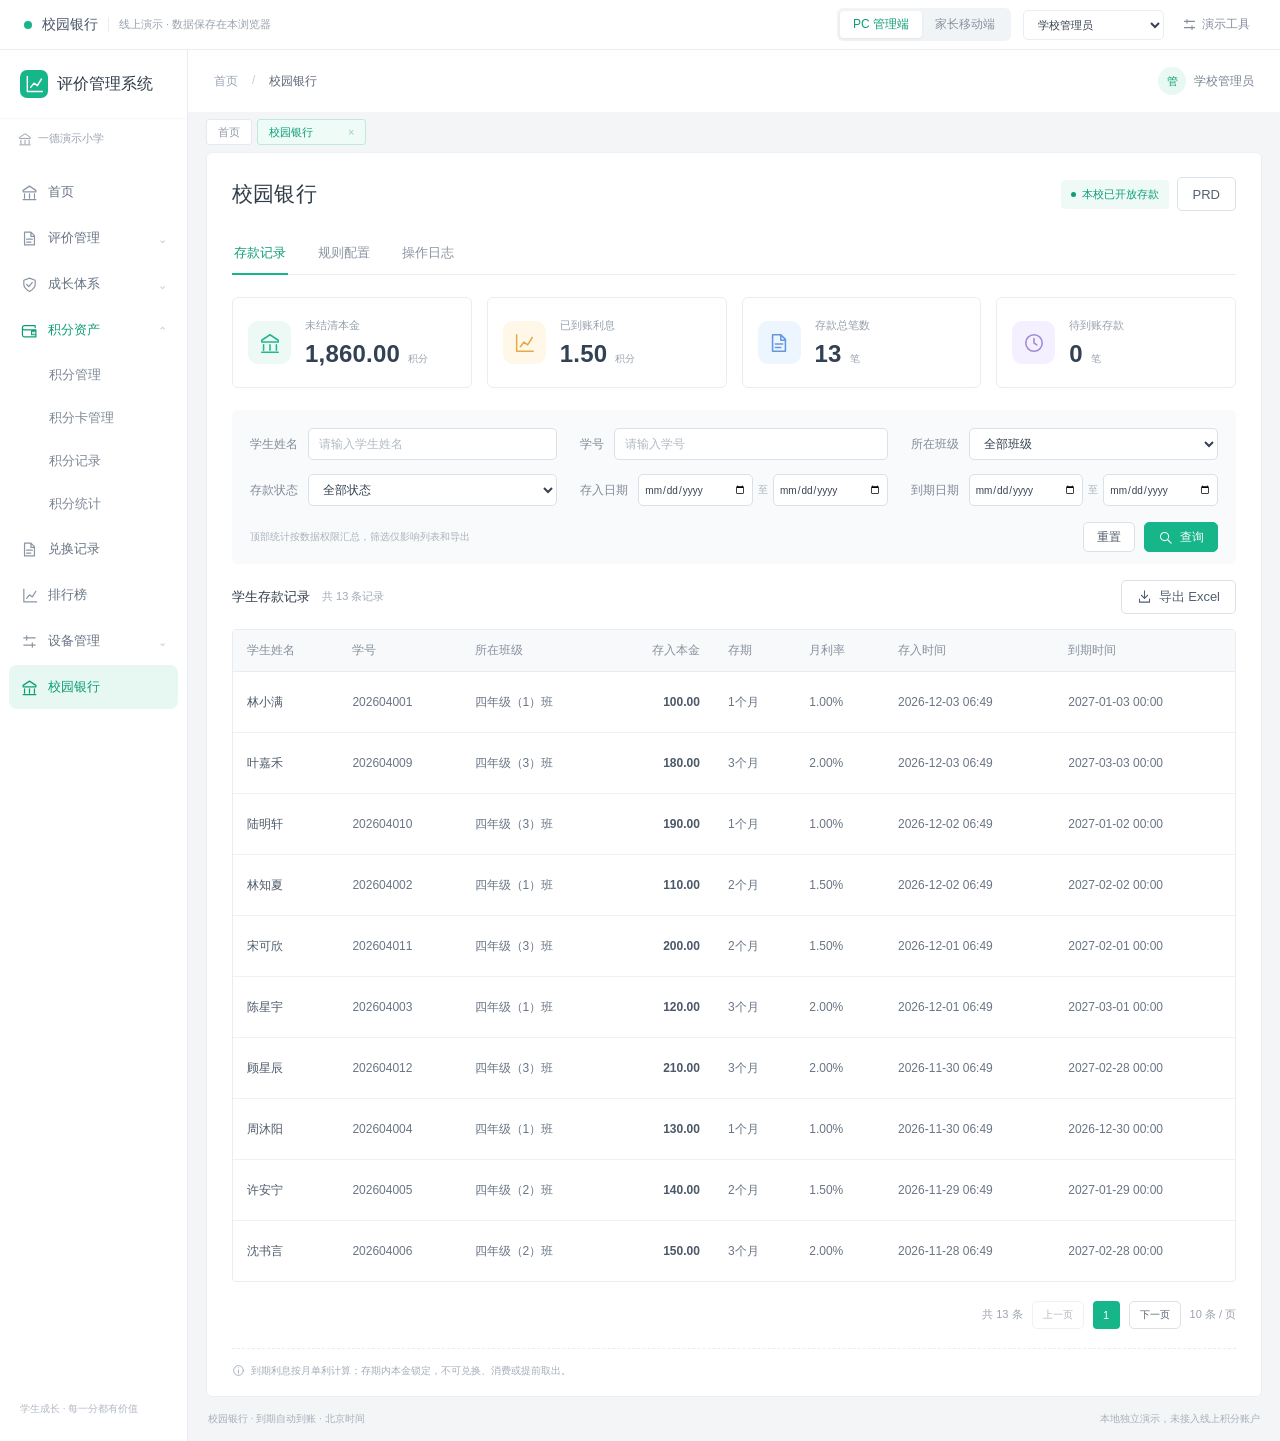
==== index.html @ 4fd85e59 "Use memory journal for browser SQLite snapshots" ====
<!doctype html>
<html lang="zh-CN">
<head>
  <meta charset="UTF-8">
  <meta name="viewport" content="width=device-width, initial-scale=1.0">
  <meta name="theme-color" content="#16b88a">
  <meta name="description" content="评价管理系统校园银行，支持学校规则配置、家长主动存入与到期自动结算。">
  <link rel="icon" href="./favicon.svg" type="image/svg+xml">
  <link rel="stylesheet" href="./styles.css?v=6ba647aaec1e">
  <link rel="stylesheet" href="./original-wallet.css?v=e39c1d0c3969">
  <title>校园银行 · 评价管理系统</title>
</head>
<body>
  <div id="app"><div class="loading">正在读取积分账户…</div></div>
  <div id="modal-root"></div>
  <div id="toast" role="status" aria-live="polite"></div>

  <template id="prd-common">
    <section class="prd-section" aria-labelledby="prd-interest">
      <h3 id="prd-interest" tabindex="-1">利息计算</h3>
      <p class="prd-formula">到期利息＝本金 ×（月利率输入值 ÷ 100）× 存期月数<br>本息合计＝本金＋到期利息</p>
      <p>月利率输入 <code>1.00</code> 表示 1%。使用月单利，不计复利，不逐日折算。中间步骤不舍入，最后一次四舍五入到 0.01 积分。</p>
      <p>后端用精确十进制或整数计算。设 <var>P</var> 为本金乘 100、<var>R</var> 为月利率输入值乘 100、<var>M</var> 为存期月数，则利息的最小单位为
        <code>floor((P × R × M + 5000) ÷ 10000)</code>。接口的本金、利率和结果使用十进制字符串，避免浮点误差。</p>
      <ul>
        <li>600.00 积分 × 1.00% × 1 个月＝6.00 积分利息，到期转入 606.00 积分。</li>
        <li>125.50 积分按同一档位计息，原值 1.255，入账 1.26；0.01 积分按同一档位计算时，舍入后的利息为 0.00，仍返还 0.01 本金。</li>
      </ul>
    </section>
    <section class="prd-section" aria-labelledby="prd-settlement">
      <h3 id="prd-settlement" tabindex="-1">到期结算</h3>
      <h4>起算与到期时间</h4>
      <p>以服务端确认存入成功的北京时间为准。以存入日直接加存期月数，到期时间取目标日期 00:00（北京时间）。目标月无对应日时取月末。</p>
      <ul>
        <li>11 月 23 日任意时刻成功存入 1 个月，于 12 月 23 日 00:00 到期。</li>
        <li>1 月 31 日存 1 个月于 2 月末到期，闰年为 2 月 29 日。存 2 个月直接推算到 3 月 31 日，不逐月递推。接口保存带时区的时间戳。</li>
      </ul>
      <h4>状态与入账</h4>
      <ol>
        <li><strong>存款中</strong>（<code>active</code>）表示当前时间早于到期时间。本金继续锁定，不可消费、再次存入或提前支取。</li>
        <li><strong>待到账</strong>（<code>pending</code>）表示已达到到期时间但未完成入账，包括首次任务尚未执行或上次结算失败。</li>
        <li>后台任务筛选到期时间已到、尚未结算且已到重试时间的订单，逐笔处理。在事务内再次确认订单未结算、账户锁定本金充足且入账金额合法。以存入时的快照为准。</li>
        <li>同一事务扣减锁定本金、增加可用本金并记本金返还流水。随后增加可用积分、累计获得积分和累计到账利息并记利息流水。订单更新为<strong>已到账</strong>（<code>settled</code>），记录实际到账时间并写成功审计。利息为 0.00 时也完成结算。到账后不自动续存。</li>
      </ol>
      <h4>失败重试与防重</h4>
      <p>任一步失败时整笔事务回滚，本金继续锁定。单独记录待到账状态、失败原因、尝试次数和下次重试时间，间隔 60 秒重试。服务恢复后重新扫描到期未结算且已到重试时间的订单。通过事务内复核订单状态和「原订单 ID＋流水类型」唯一约束，防止重复返还或发息。</p>
      <p class="prd-note">演示服务每秒扫描到期订单。上线时由服务端定时任务接管调度和失败告警。到期时间是允许结算的最早时间，实际到账时间是结算记录中的时间。</p>
    </section>
    <section class="prd-section" aria-labelledby="prd-booking">
      <h3 id="prd-booking">试算、存入与本金锁定</h3>
      <ol>
        <li>试算和确认都校验操作者为当前绑定家长、学生及档位属于本校、学校功能及档位已开启、本金达到最低起存额且不超过可用余额。积分最多两位小数，服务端校验金额范围。</li>
        <li><code>POST /api/quote</code> 返回本金、到期时间、利率、利息、本息合计和规则版本。<code>POST /api/deposits</code> 提交学生、档位、本金、版本、到期时间及 <code>requestKey</code>。服务端按当前时间和配置重算，版本或到期日变化返回 <code>STALE_CONFIG</code>，余额不足返回 <code>INSUFFICIENT_BALANCE</code>。</li>
        <li>确认后在同一事务中按可用余额条件扣减本金、增加锁定余额、分配单号、创建订单、记锁定流水和保存请求结果。订单保存本金、存期、月利率、预计利息、到期时间、存入时间和规则版本。支持多笔独立存款。</li>
        <li>同一操作者的相同 <code>requestKey</code> 和相同参数返回原订单，重复请求跨调息后仍可返回原结果。相同标识换参数返回 <code>IDEMPOTENCY_CONFLICT</code>。并发确认由事务及余额条件更新防止重复扣款和超额锁定。</li>
      </ol>
      <p>调息、修改起存额和停用只影响新单，旧单按原快照查询和结算。学校关闭存款功能后，已有存款仍按约到账。</p>
    </section>
    <section class="prd-section" aria-labelledby="prd-deposit-number">
      <h3 id="prd-deposit-number">存款单号</h3>
      <ul>
        <li><code>depositNumber</code> 为 14 位文本，由存入时间 <code>createdAt</code> 的北京时间日期 <code>YYYYMMDD</code> 和六位流水号组成。各校每天从 <code>000001</code> 独立递增。例如某校 2026 年 11 月 23 日的第一笔为 <code>20261123000001</code>。</li>
        <li>历史订单按各校、各存入日补号，按原存入时间升序，同一时间按原订单 ID 升序。新单接续同校当日流水。数据库保证同校单号唯一，失败事务回滚编号分配，重复确认返回原单号。用完 <code>999999</code> 后拒绝该校当天的新确认，返回 <code>DEPOSIT_SEQUENCE_EXHAUSTED</code>。</li>
        <li>PC 和家长端详情、Excel 均显示业务单号。详情路由、请求记录和结算继续使用原订单 <code>id</code> 关联。详情按学校、授权班级或家长绑定关系校验访问权限。</li>
      </ul>
    </section>
    <section class="prd-section" aria-labelledby="prd-points">
      <h3 id="prd-points">积分口径</h3>
      <p>本金存入、到期返还只在可用积分和锁定积分之间划转。仅实际到账的利息增加可用积分、累计获得积分、得分记录和个人积分总额排名。锁定本金仍保留其原有累计获得积分贡献。本金存入和返还都不计入已兑换积分。</p>
    </section>
  </template>

  <template id="prd-page-mobile">
    <section class="prd-section prd-page-rules" aria-labelledby="prd-page-title">
      <h3 id="prd-page-title" tabindex="-1">家长端 · 校园银行</h3>
      <ul>
        <li>根据当前选中学生读取可用积分、未结清定期本金、累计到账利息和存款。切换学生后重新查询，接口按最新家长绑定校验访问范围。</li>
        <li>确认框展示服务端试算结果。请求超时后原样重试，规则变化时重新试算和确认。只有服务端提交成功才展示锁定结果并刷新余额。</li>
        <li>「我的存款」按全部、存款中、待到账、已到账筛选。详情区分预计利息与实际到账时间，到账后展示本金返还和利息流水。</li>
      </ul>
    </section>
  </template>

  <template id="prd-page-records">
    <section class="prd-section prd-page-rules" aria-labelledby="prd-page-title">
      <h3 id="prd-page-title" tabindex="-1">校园银行 · 存款记录</h3>
      <h4>筛选范围与分页</h4>
      <p><code>GET /api/deposits</code> 先限定权限，再应用已提交的筛选条件。管理员查看本校记录，班主任查看授权班级。姓名和学号由用户输入，班级由下拉选项提交，三者去掉首尾空格后按包含匹配。状态按下文映射筛选。空条件不限制该字段，多个条件同时满足才纳入。</p>
      <p>存入日期筛选 <code>createdAt</code>，到期日期筛选 <code>dueAt</code>。分别使用北京时间的「起始日 00:00（含）至结束日次日 00:00（不含）」，只填一端则只应用该端边界。日期不存在或起始日晚于结束日时拒绝查询。</p>
      <p>列表一笔存款一行，按存入时间倒序，同一时间按存款单号升序，每页 10 条。<code>total</code> 为筛选后全部记录的笔数，用于列表和分页。Excel 导出使用同一筛选条件，包含所有匹配记录。</p>

      <h4 id="prd-stat-fields">顶部统计卡片</h4>
      <p><code>summary</code> 按当前账号可查看的全部存款汇总。管理员汇总本校，班主任汇总授权班级。列表筛选、重置和分页均不改变统计范围。</p>
      <table class="prd-field-table" aria-labelledby="prd-stat-fields">
        <thead><tr><th scope="col">卡片</th><th scope="col">取值与计算</th></tr></thead>
        <tbody>
          <tr><th scope="row">未结清本金</th><td><code>summary.locked</code>。汇总权限范围内「存款中」和「待到账」订单的存入本金。单位积分，保留两位小数。</td></tr>
          <tr><th scope="row">已到账利息</th><td><code>summary.paid</code>。汇总权限范围内「已到账」订单的实际利息。取已结算订单按快照保存的 <code>expectedInterest</code>，该值与利息流水一致。单位积分，保留两位小数。</td></tr>
          <tr><th scope="row">存款总笔数</th><td><code>summary.count</code>。计数权限范围内全部状态的存款单，一个学生的多笔存款各计 1 笔。</td></tr>
          <tr><th scope="row">待到账存款</th><td><code>summary.pending</code>。计数权限范围内已到期且尚未完成结算的订单，包含首次结算尚未执行和失败等待重试的订单。</td></tr>
        </tbody>
      </table>
      <p>无匹配记录时，两个金额卡片均为 0.00，两个笔数卡片均为 0，列表展示空状态。</p>
      <p class="prd-note">例：权限范围内有 600.00 积分存款中、125.50 积分待到账，以及 100.00 积分已到账（实际利息 1.00）各一笔。四张卡片依次为 725.50 积分、1.00 积分、3 笔、1 笔。筛选「待到账」后，列表和导出仅含 125.50 积分的记录，顶部仍显示这四项汇总。</p>

      <h4 id="prd-record-fields">存款记录列表字段</h4>
      <table class="prd-field-table" aria-labelledby="prd-record-fields">
        <thead><tr><th scope="col">列表列名</th><th scope="col">取值与展示规则</th></tr></thead>
        <tbody>
          <tr><th scope="row">学生姓名</th><td><code>studentName</code>。按订单的学生 ID 关联学生档案，读取当前姓名。</td></tr>
          <tr><th scope="row">学号</th><td><code>studentNumber</code>。取关联学生档案的学号，以文本显示和导出，保留前导零。</td></tr>
          <tr><th scope="row">所在班级</th><td><code>className</code>。取该学生档案里的当前班级，用于筛选和班级权限限定。</td></tr>
          <tr><th scope="row">存入本金</th><td><code>principal</code>。取订单创建时实际扣减可用积分并锁定的金额。展示积分值，固定两位小数。</td></tr>
          <tr><th scope="row">存期</th><td><code>months</code>。取订单存入时的档位快照，以「N个月」展示。</td></tr>
          <tr><th scope="row">月利率</th><td><code>rate</code>。取订单存入时的月利率快照，按百分数保留两位小数。存单值 <code>1.00</code> 展示为 <code>1.00%</code>。</td></tr>
          <tr><th scope="row">存入时间</th><td><code>createdAt</code>。服务端确认存入成功时写入的时间。列表以北京时间显示 <code>YYYY-MM-DD HH:mm</code>。</td></tr>
          <tr><th scope="row">到期时间</th><td><code>dueAt</code>。取订单的到期时间快照，按「到期结算」一节的自然月规则生成。列表以北京时间显示 <code>YYYY-MM-DD HH:mm</code>，到期时刻为 00:00。</td></tr>
          <tr><th scope="row">到期利息</th><td><code>expectedInterest</code>。取存入时算定并存入快照的利息，按「+金额」展示，保留两位小数。待结算时为预计利息，已结算时同一数值已入账。是否入账由状态判断。</td></tr>
          <tr><th scope="row">状态</th><td><code>status</code>。已完成结算优先显示「已到账」。其余订单在到期时间之前显示「存款中」，在到期时间及之后显示「待到账」。临界时刻按服务端时间判定，筛选、卡片和导出采用同一口径。</td></tr>
          <tr><th scope="row">操作</th><td>「详情」以订单 ID 请求 <code>GET /api/deposits/:id</code>，重新校验学校与班级权限，读取订单快照、实际到账时间和该笔订单的关联流水。</td></tr>
        </tbody>
      </table>
      <h4>详情与导出口径</h4>
      <p>本息合计 <code>total</code> ＝存入本金＋按单据快照已舍入的到期利息。实际到账时间 <code>settledAt</code> 由结算成功事务写入，未到账时详情隐藏该时间，导出留空。导出仅限管理员，覆盖全部匹配订单，时间按北京时间精确到秒，金额与月利率用数值写入，存款单号和学号按文本保留。零条记录时禁止导出。</p>
    </section>
  </template>

  <template id="prd-page-rules">
    <section class="prd-section prd-page-rules" aria-labelledby="prd-page-title">
      <h3 id="prd-page-title" tabindex="-1">校园银行 · 规则配置</h3>
      <ul>
        <li>各校独立配置功能开关、最低起存额和存期档位。管理员可保存，班主任只读。最低起存额默认 1.00，最小 0.01 积分。启用功能时至少有一档已启用。</li>
        <li>存期为正整数月，同一学校不得重复。已有档位不可直接改月数，需新增档位。月利率非负，最多两位小数。关闭功能或停用档位拒绝新存款。</li>
        <li>保存配置或档位时校验当前版本并递增版本，过时版本要求刷新。试算规则版本由学校配置版本和档位版本组合。历史订单继续按快照结算。</li>
      </ul>
      <h4 id="prd-rule-fields">存期与月利率列表字段</h4>
      <table class="prd-field-table" aria-labelledby="prd-rule-fields">
        <thead><tr><th scope="col">列表列名</th><th scope="col">取值与展示规则</th></tr></thead>
        <tbody>
          <tr><th scope="row">存期</th><td>读取本校档位当前配置 <code>months</code>，以「N个月」展示，列表按月数升序。</td></tr>
          <tr><th scope="row">月利率</th><td>读取档位当前百分数 <code>rate</code>，保留两位小数后加百分号。</td></tr>
          <tr><th scope="row">整期收益率</th><td>月利率 × 存期月数，按百分数保留两位小数。例如 1.50% × 2 个月为 3.00%。</td></tr>
          <tr><th scope="row">1000积分到期利息</th><td>固定以 1000 为本金，代入「利息计算」公式，一次四舍五入至两位小数。上例结果为 30.00 积分。该列是档位示例，不读取存款订单。</td></tr>
          <tr><th scope="row">状态</th><td>读取档位自己的 <code>enabled</code>，真显示「已启用」，假显示「已停用」。实际允许家长存入还须学校功能开关为开启。</td></tr>
          <tr><th scope="row">操作</th><td>管理员点击「编辑」按档位 ID 修改月利率和状态，保存时校验档位版本。班主任显示「—」。</td></tr>
        </tbody>
      </table>
    </section>
  </template>

  <template id="prd-page-logs">
    <section class="prd-section prd-page-rules" aria-labelledby="prd-page-title">
      <h3 id="prd-page-title" tabindex="-1">校园银行 · 操作日志</h3>
      <ul>
        <li>记录学校规则变更、档位新增和变更、存入成功、到期结算成功或失败及导出。后台审计保留学校、操作者、事件、时间及用于追溯的业务详情，自动结算记录的操作者为系统。</li>
        <li><code>GET /api/logs</code> 只允许管理员查看本校审计记录，按日志编号倒序分页，每页 10 条。</li>
        <li>审计记录用于追查配置变化和结算失败，积分余额以实际入账流水为准。失败次数、原因和下次重试时间随订单记录。</li>
      </ul>
      <h4 id="prd-log-fields">操作日志列表字段</h4>
      <table class="prd-field-table" aria-labelledby="prd-log-fields">
        <thead><tr><th scope="col">列表列名</th><th scope="col">取值与展示规则</th></tr></thead>
        <tbody>
          <tr><th scope="row">序号</th><td>（当前页码 − 1）× 每页条数 ＋ 页内行号，页内行号从 1 开始。第二页第一行为 11。</td></tr>
          <tr><th scope="row">操作时间</th><td>取审计记录 <code>created_at</code>，按北京时间显示 <code>YYYY-MM-DD HH:mm</code>。</td></tr>
          <tr><th scope="row">操作人</th><td>取审计记录 <code>actor_id</code>。后台结算任务的 <code>settlement-worker</code> 显示「系统自动结算」，其他记录显示操作者标识。</td></tr>
          <tr><th scope="row">操作事项</th><td>将 <code>event</code> 映射为页面名称。配置变更对应「学校规则变更」，档位新增或修改对应「新增存期档位」或「存期档位变更」，存入对应「主动存入」，结算对应「到期结算成功」或「结算失败，等待重试」，导出对应「导出存款记录」。未配置映射时显示原事件编码。</td></tr>
        </tbody>
      </table>
    </section>
  </template>

  <script src="./vendor/sql-wasm.js"></script>
  <script src="./app.js?v=1999f8753584" type="module"></script>
</body>
</html>
---- styles.css ----
:root{font-family:-apple-system,BlinkMacSystemFont,"Segoe UI","PingFang SC","Microsoft YaHei",sans-serif;color:#303b49;background:#f3f5f7;font-synthesis:none;--green:#17b58a;--green-dark:#0d9e76;--line:#e9edf1;--muted:#8b95a3;--orange:#f66c4c}
*{box-sizing:border-box}body{margin:0;font-size:13px}button,input,select{font:inherit}button{cursor:pointer}button:disabled{opacity:.45;cursor:not-allowed}button:focus-visible,a:focus-visible{outline:3px solid #8adcc5;outline-offset:3px}input,select{min-width:0;background:white;color:#354150;border:1px solid #dce1e7;border-radius:5px;height:35px;padding:0 10px;outline:none}input:focus,select:focus{border-color:var(--green);box-shadow:0 0 0 3px #17b58a12}input::placeholder{color:#b3bac3}select{cursor:pointer}input[type=checkbox]{width:16px;height:16px;accent-color:var(--green);margin:0}h1,h2,h3,p{margin:0}h1{font-size:21px;font-weight:650;letter-spacing:.2px}h2{font-size:15px;font-weight:600}strong{font-weight:600}.icon{width:19px;height:19px;flex-shrink:0;vertical-align:middle}.subtle{color:var(--muted);line-height:1.8}.positive{color:var(--green-dark);font-variant-numeric:tabular-nums}.orange{color:var(--orange)!important}.btn{height:34px;border:1px solid #dce1e7;background:#fff;border-radius:5px;padding:0 15px;color:#536070;display:inline-flex;align-items:center;justify-content:center;gap:7px;white-space:nowrap}.btn:hover:not(:disabled){border-color:var(--green);color:var(--green-dark)}.btn .icon{width:15px;height:15px}.btn.primary{background:var(--green);border-color:var(--green);color:white}.btn.primary:hover:not(:disabled){background:var(--green-dark)}.text-btn{border:0;background:none;padding:7px 0;color:var(--green-dark)}.icon-btn{border:0;background:none;color:#8b95a3;padding:5px}.demo-bar{min-height:48px;padding:8px 24px;display:flex;align-items:center;justify-content:space-between;gap:16px;background:#fff;border-bottom:1px solid var(--line);position:relative;z-index:5}.demo-identity{display:flex;align-items:center;gap:10px;color:#475467}.demo-dot{width:8px;height:8px;border-radius:50%;background:var(--green)}.demo-identity strong{font-size:14px}.demo-label{color:#9aa2ac;font-size:11px;padding-left:10px;border-left:1px solid var(--line)}.demo-actions{display:flex;align-items:center;gap:12px}.view-toggle{display:flex;background:#f1f4f6;padding:3px;border-radius:6px}.view-toggle button{border:0;background:none;color:#89929e;font-size:12px;padding:5px 13px;border-radius:4px}.view-toggle .selected{background:white;color:var(--green-dark);box-shadow:0 1px 3px #192b3912}.demo-actions select{height:30px;font-size:11px;border-color:var(--line)}.tool-button{border:0;background:none;display:flex;align-items:center;gap:5px;color:#828d9b;font-size:12px}.tool-button .icon{width:15px;height:15px}.tool-button.active{color:var(--green-dark)}.demo-tools{padding:18px 24px;background:#fff9e9;border-bottom:1px solid #f2e4bf;display:flex;align-items:center;justify-content:space-between;gap:20px}.demo-tools strong{font-size:14px}.demo-tools p{margin:5px 0;color:#9c8253;font-size:12px}.demo-tools span{font-size:12px;color:#9c8253}.tools-buttons{display:flex;align-items:center;gap:10px;flex-wrap:wrap}.check-label{display:flex;align-items:center;gap:8px;line-height:1.8;color:#566475}.admin-shell{display:grid;grid-template-columns:188px minmax(0,1fr);min-height:calc(100vh - 48px)}.sidebar{position:relative;background:white;border-right:1px solid var(--line);padding-bottom:70px}.brand{height:68px;display:flex;align-items:center;gap:9px;padding:0 20px;font-size:16px;font-weight:650;white-space:nowrap}.brand-mark{width:28px;height:28px;border-radius:7px;background:var(--green);color:white;display:grid;place-items:center}.brand-mark .icon{width:20px;height:20px}.school-label{font-size:11px;padding:12px 18px;border-top:1px solid #f7f8fa;color:#9aa2af;white-space:nowrap}.school-label .icon{height:14px;width:14px;margin-right:3px}.sidebar nav{padding:10px 9px}.nav-group{padding:13px 12px;display:flex;gap:10px;align-items:center;color:#677384;margin-top:2px}.nav-group .icon{width:17px;height:17px;color:#8a95a3}.nav-group .chevron{margin-left:auto;color:#a2aab4}.nav-group.expanded{color:var(--green-dark)}.nav-group.expanded .icon{color:var(--green-dark)}.nav-sub{padding:11px 12px 11px 40px;margin:3px 0;border-radius:5px;display:flex;align-items:center;gap:17px}.nav-sub.muted{color:#7d8795}.nav-sub.current{background:#e7f7f1;color:var(--green-dark);font-weight:600}.new-dot{width:5px;height:5px;border-radius:50%;background:var(--green)}.sidebar-foot{position:absolute;bottom:25px;left:20px;font-size:10px;color:#b2bac5}.topbar{height:62px;background:white;display:flex;align-items:center;justify-content:space-between;padding:0 26px}.breadcrumb{display:flex;gap:14px;color:#9aa4b1;font-size:12px}.breadcrumb strong{color:#5e6978;font-weight:500}.breadcrumb span{color:#c6ccd3}.user-block{display:flex;align-items:center;gap:8px;font-size:12px;color:#788494}.avatar{width:28px;height:28px;border-radius:50%;background:#e8f8f2;display:grid;place-items:center;color:var(--green-dark);font-size:11px}.route-tabs{height:40px;display:flex;align-items:center;gap:5px;padding:0 18px}.route-tabs>span{height:26px;display:flex;align-items:center;gap:35px;padding:0 11px;background:white;border:1px solid #e6eaee;border-radius:3px;color:#9099a5;font-size:11px}.route-tabs>span.active{color:var(--green-dark);border-color:#bee9db;background:#effbf7}.route-tabs .active span{color:#9dcebe}.page-card{background:#fff;margin:0 18px;padding:24px 25px 18px;min-height:calc(100vh - 199px);border-radius:6px;border:1px solid #edf0f3}.page-heading{display:flex;justify-content:space-between;align-items:center;margin-bottom:21px}.page-heading p{font-size:12px;color:#9aa3af;margin-top:8px}.school-status{display:flex;gap:6px;align-items:center;color:var(--green-dark);font-size:11px;padding:7px 10px;background:#effaf6;border-radius:4px}.school-status i{width:5px;height:5px;border-radius:50%;background:currentColor}.school-status.off{background:#f3f4f6;color:#9aa3af}.main-tabs{display:flex;gap:28px;border-bottom:1px solid var(--line);margin-bottom:22px}.main-tabs button{height:42px;border:0;background:none;color:#8a95a2;position:relative;padding:0 2px}.main-tabs button.active{color:var(--green-dark);font-weight:600}.main-tabs button.active:after{position:absolute;content:"";height:2px;left:0;right:0;bottom:-1px;background:var(--green)}.stat-grid{display:grid;grid-template-columns:repeat(4,minmax(0,1fr));gap:15px;margin-bottom:22px}.stat-card{display:flex;align-items:center;gap:14px;padding:19px 15px;border:1px solid var(--line);border-radius:6px}.stat-icon{width:43px;height:43px;border-radius:10px;display:grid;place-items:center}.stat-icon .icon{width:22px;height:22px}.stat-icon.mint{background:#edf9f4;color:#24b78e}.stat-icon.amber{background:#fff8e9;color:#e2ad45}.stat-icon.blue{background:#edf5ff;color:#6497df}.stat-icon.lilac{background:#f5f0ff;color:#a18bd5}.stat-card>div>span{color:#96a0ad;font-size:11px}.stat-card strong{display:block;font-size:24px;margin-top:7px;color:#334155;font-weight:600;letter-spacing:.2px;font-variant-numeric:tabular-nums}.stat-card small{font-size:10px;font-weight:400;color:#9aa4af;margin-left:8px}.filter-panel{padding:18px 18px 12px;background:#f8fafb;border-radius:5px}.filter-grid{display:grid;grid-template-columns:repeat(3,minmax(0,1fr));gap:14px 23px}.filter-grid>label{display:flex;align-items:center;gap:10px;font-size:12px;color:#818b98;white-space:nowrap}.filter-grid>label>input,.filter-grid>label>select{flex:1;width:100%}.filter-grid input,.filter-grid select{height:32px;font-size:12px}.filter-grid .date-filter>div{display:flex;align-items:center;gap:5px;min-width:0;flex:1}.date-filter input{padding:0 5px;width:100%;font-size:10px}.date-filter span{font-size:10px;color:#a6aeb8}.filter-footer{display:flex;justify-content:flex-end;align-items:center;gap:9px;margin-top:16px}.filter-footer>span{margin-right:auto;font-size:10px;color:#aab2bd}.filter-footer .btn{height:30px;padding:0 13px;font-size:12px}.table-toolbar{display:flex;align-items:center;justify-content:space-between;min-height:65px}.table-toolbar>div{display:flex;align-items:center;gap:12px}.table-toolbar h2{font-size:13px}.table-toolbar span{color:#a1aab6;font-size:11px}.table-wrap{overflow-x:auto;border:1px solid var(--line);border-radius:4px}table{width:100%;border-collapse:collapse;text-align:left;font-size:12px}thead th{height:41px;background:#f7f9fa;font-weight:500;color:#87919e;padding:0 14px;white-space:nowrap;border-bottom:1px solid var(--line)}td{padding:14px;color:#697585;border-bottom:1px solid #eff1f4;line-height:1.5;height:58px}tr:last-child td{border-bottom:0}tbody tr:hover{background:#fbfdfc}td strong{color:#4c5868;font-size:12px}.records-table{min-width:950px}.num{text-align:right;font-variant-numeric:tabular-nums}.cell-sub{display:block;font-size:10px;color:#a5aeba;margin-top:3px;white-space:nowrap}.badge{font-size:10px;display:inline-flex;align-items:center;gap:4px;border-radius:4px;padding:4px 7px;white-space:nowrap}.badge i{width:4px;height:4px;border-radius:50%;background:currentColor}.badge.active{color:#19ac80;background:#eaf8f1}.badge.pending{color:#ce9941;background:#fff7e7}.badge.settled{color:#8192a8;background:#eff3f8}.badge.disabled{color:#97a0aa;background:#f1f3f5}.pagination{display:flex;justify-content:flex-end;align-items:center;gap:9px;margin:19px 0;font-size:11px;color:#9aa3af}.pagination .btn{font-size:10px;height:28px;padding:0 10px}.page-current{width:27px;height:28px;display:grid;place-items:center;background:var(--green);color:white;border-radius:4px}.footnote{font-size:10px;color:#a3adb8;display:flex;align-items:center;gap:6px;border-top:1px dashed var(--line);padding-top:15px}.footnote .icon{width:13px;height:13px}.page-foot{padding:15px 20px;font-size:10px;color:#a8b0bb;display:flex;justify-content:space-between}.rule-notice{display:flex;gap:11px;padding:16px;background:#f0faf7;color:#279f7e;border:1px solid #dcf1e8;border-radius:5px;margin-bottom:24px}.rule-notice .icon{margin-top:1px}.rule-notice strong{font-size:12px;display:block;margin-bottom:6px}.rule-notice span{font-size:11px;color:#7e9e92}.settings-section{border:1px solid var(--line);border-radius:6px;padding:0 20px 15px;margin-bottom:25px}.section-heading{min-height:64px;display:flex;align-items:center;justify-content:space-between;gap:15px}.section-heading>div{display:flex;align-items:center;gap:15px}.section-heading span{font-size:11px;color:#a1aab5}.setting-row{display:flex;align-items:center;justify-content:space-between;gap:20px;padding:20px 0;border-bottom:1px solid #f0f2f4}.setting-row strong{font-size:12px}.setting-row p{font-size:11px;color:#a1aab4;margin-top:7px}.switch{position:relative;width:38px;height:22px;display:inline-block;flex-shrink:0}.switch input{position:absolute;opacity:0;width:100%;height:100%;z-index:2;cursor:pointer}.switch span{display:block;width:100%;height:100%;border-radius:15px;background:#cbd1d8}.switch span:after{content:"";position:absolute;width:18px;height:18px;top:2px;left:2px;background:white;border-radius:50%;box-shadow:0 1px 2px #0001;transition:transform .15s}.switch input:checked+span{background:var(--green)}.switch input:checked+span:after{transform:translateX(16px)}.switch input:focus-visible+span{outline:3px solid #8adcc5;outline-offset:3px}.suffix-field{display:flex;align-items:center;width:170px;border:1px solid #dce1e7;border-radius:4px}.suffix-field input{border:0;width:115px;box-shadow:none}.suffix-field span{color:#99a2af;font-size:11px}.setting-row.plain{border-bottom:0;padding-bottom:0}.setting-tags{display:flex;gap:8px;flex-wrap:wrap}.setting-tags span{padding:5px 8px;color:#95a09e;background:#f5f8f7;border-radius:3px;font-size:10px}.formula-note{margin:16px 0 2px;font-size:11px;line-height:1.8;color:#9ba5b1}.logs-table{min-width:650px}.logs-table td:nth-child(1){white-space:nowrap;width:170px}.logs-table td:nth-child(3){min-width:150px}.logs-table code{font-size:10px;word-break:break-all;color:#9ba5af}.empty-state{padding:50px 15px;display:flex;flex-direction:column;align-items:center;gap:12px;color:#b5bec8}.empty-state>.icon{width:45px;height:45px;color:#c6d9d2;margin-bottom:5px}.empty-state strong{color:#8f9caa;font-size:13px;font-weight:400}.empty-state span{font-size:11px}.mobile-stage{display:flex;justify-content:center;align-items:flex-start;gap:100px;padding:34px 30px 55px;background:#edf1f4;min-height:calc(100vh - 48px)}.mobile-caption{padding-top:145px;width:330px;position:sticky;top:70px}.caption-chip{font-size:11px;letter-spacing:2px;color:#8f9d9a;background:#e1ebe6;padding:6px 10px;border-radius:4px}.mobile-caption h1{font-size:32px;line-height:1.7;letter-spacing:2px;color:#4d625d;font-weight:550;margin:17px 0}.mobile-caption p{font-size:13px;line-height:2;color:#9caaa5;margin-bottom:32px}.mobile-caption>div{font-size:11px;color:#9faca7;display:flex;gap:9px;align-items:center;margin-bottom:15px}.mobile-caption>div .icon{width:16px;height:16px}.mobile-caption small{display:block;font-size:10px;line-height:1.9;color:#b0b9b4;margin-top:60px}.phone{width:414px;max-width:100%;background:#f7f8fa;border:1px solid #e7eaee;border-radius:18px;box-shadow:0 8px 35px #253c4b09;overflow:hidden;min-height:850px;color:#3c4554;flex-shrink:0}.mobile-header{height:57px;display:flex;align-items:center;justify-content:space-between;background:white;padding:0 14px;border-bottom:1px solid #f1f3f5}.mobile-header strong{font-size:16px;font-weight:600}.mobile-header button{border:0;background:none;color:#687487;padding:8px}.mobile-header .icon{width:20px;height:20px}.student-selector{margin:15px 18px;display:flex;align-items:center;gap:9px}.child-avatar{width:27px;height:27px;background:#fff0e6;color:#e19b6a;border-radius:50%;display:grid;place-items:center;font-size:12px}.student-selector select{border:0;background:none;box-shadow:none;font-size:12px;color:#6f7987;padding:0;width:calc(100% - 40px)}.bank-overview{margin:0 16px 15px;padding:21px 20px 0;border:1px solid #f6dfd3;border-radius:11px;background:linear-gradient(115deg,#fff6ef,#fff0e9)}.overview-top{display:flex;align-items:center;justify-content:space-between;color:#a87e65;font-size:11px}.overview-top>span:first-child{display:flex;align-items:center;gap:6px}.overview-top .icon{width:17px;height:17px}.overview-tag{border:1px solid #efd7c8;font-size:9px;padding:3px 6px;border-radius:4px;color:#c19378}.bank-overview>strong{display:block;margin:17px 0 22px;color:#a96f4d;font-size:34px;letter-spacing:.6px;font-weight:600;font-variant-numeric:tabular-nums}.bank-overview>strong small{font-size:10px;font-weight:400;margin-left:9px;color:#c59f83}.overview-bottom{border-top:1px solid #efdccd;display:flex;justify-content:space-between;padding:14px 0;color:#b29989;font-size:9px;gap:8px}.overview-bottom b{font-size:11px;font-weight:500;margin-left:4px;color:#ac7b5e}.deposit-card{margin:0 16px 19px;padding:18px 16px;background:white;border:1px solid #edf0f3;border-radius:10px}.mobile-section-title{display:flex;align-items:center;justify-content:space-between;margin-bottom:16px}.mobile-section-title h2{font-size:15px;color:#47515d;font-weight:600}.mobile-section-title>span{font-size:10px;color:#a7b0bb}.term-cards{display:flex;gap:9px;overflow-x:auto;padding-bottom:3px;margin-bottom:18px}.term-card{position:relative;min-width:92px;flex:1;border:1px solid #e9edf1;border-radius:7px;background:white;display:flex;flex-direction:column;align-items:center;padding:13px 12px 12px;gap:6px;overflow:hidden}.term-card>span:first-child{font-size:12px;color:#6e7885}.term-card strong{font-size:25px;line-height:1.5;color:#8793a4;font-weight:550;white-space:nowrap}.term-card strong small{font-size:11px;margin-left:2px}.term-card>span:last-of-type{font-size:10px;color:#b4bbc5}.term-card.selected{background:#fff8f4;border-color:#f4a68d}.term-card.selected strong{color:var(--orange)}.term-card.selected>span:first-child{color:#b77760}.term-card i{position:absolute;bottom:0;right:0;width:19px;height:18px;color:white;background:var(--orange);border-top-left-radius:8px;display:grid;place-items:center}.term-card i .icon{width:12px;height:12px}.amount-label{font-size:12px;color:#8e98a6;display:block;margin-bottom:10px}.amount-input{display:flex;align-items:center;border-bottom:1px solid #e9edf1;padding-bottom:10px;gap:5px}.amount-input input{border:0;padding:0;background:none;width:100%;height:36px;font-size:26px;box-shadow:none;color:#404d5c;font-weight:500}.amount-input input::placeholder{font-size:18px;font-weight:400;color:#d0d5dc}.amount-input button{border:0;background:none;color:var(--orange);font-size:11px;white-space:nowrap;padding:7px 0}.amount-help{font-size:10px;color:#b4bcc6;margin-top:10px}.return-preview{margin-top:17px;padding:13px;background:#f9fafb;border-radius:5px;display:flex;flex-direction:column;gap:11px}.return-preview>div{display:flex;justify-content:space-between;gap:10px;align-items:center;font-size:10px}.return-preview span{color:#9ba5b0}.return-preview strong{font-size:15px;font-weight:550;color:var(--orange)}.return-preview b{font-size:10px;color:#8d98a5;font-weight:400}.lock-notice{font-size:9px;color:#b5a697;display:flex;gap:5px;align-items:flex-start;line-height:1.7;margin:13px 0}.lock-notice .icon{width:12px;height:12px;margin-top:2px}.mobile-primary{width:100%;height:43px;border:0;border-radius:6px;background:var(--orange);color:white;font-size:13px;letter-spacing:1px}.mobile-primary:hover{background:#e75e3e}.mobile-records{padding:0 16px}.mobile-records>.mobile-section-title{margin:0 2px 13px}.record-tabs{display:flex;gap:22px;margin-bottom:12px;padding:0 3px}.record-tabs button{border:0;background:none;color:#a1aab5;font-size:11px;padding:5px 0 10px;position:relative}.record-tabs button.active{color:var(--orange);font-weight:600}.record-tabs button.active:after{content:"";position:absolute;bottom:0;left:15%;width:70%;height:2px;background:var(--orange);border-radius:3px}.mobile-record{display:block;text-align:left;width:100%;padding:15px;background:#fff;border:1px solid #ebeff2;border-radius:8px;margin-bottom:12px;color:inherit}.mobile-record:hover{border-color:#e5cdbb}.record-top{display:flex;align-items:center;justify-content:space-between;font-size:11px;color:#6b7785}.record-top small{font-size:9px;color:#acb4bf;margin-left:6px}.record-top .badge{font-size:9px;padding:3px 5px}.record-values{display:flex;margin:16px 0;gap:20px}.record-values>div{flex:1;display:flex;flex-direction:column;gap:7px}.record-values span{font-size:9px;color:#a6b0bc}.record-values strong{font-size:21px;font-weight:500;color:#5e6b7d;font-variant-numeric:tabular-nums}.record-values>div:last-child strong{font-size:18px}.record-bottom{display:flex;justify-content:space-between;font-size:9px;color:#b4bdc8;border-top:1px solid #f3f4f6;padding-top:11px}.record-bottom>span:last-child{color:#a8b2be}.mobile-foot{display:flex;align-items:center;justify-content:center;gap:5px;margin:24px 12px;color:#bfc6ce;font-size:9px}.mobile-foot .icon{width:12px;height:12px}.closed-notice{display:flex;align-items:center;flex-direction:column;padding:25px 0;gap:12px;color:#a8b1bc;text-align:center}.closed-notice>.icon{width:32px;height:32px;color:#d3b395}.closed-notice strong{font-size:13px;font-weight:500}.closed-notice span{font-size:10px;line-height:1.8}.wallet-card{margin:10px 16px 0;border-radius:10px;background:var(--orange);color:white;padding:24px}.wallet-card>span{font-size:12px;opacity:.8}.wallet-card>strong{display:block;font-size:39px;margin:15px 0 27px;font-weight:600;letter-spacing:.4px}.wallet-card>div{display:flex;gap:30px;border-top:1px solid #ffffff30;padding-top:17px}.wallet-card>div span{font-size:10px;color:#ffffffa8}.wallet-card b{display:block;font-size:16px;font-weight:500;margin-top:8px;color:white}.wallet-mini{display:flex;justify-content:space-around;background:white;margin:0 16px;padding:18px;border-radius:0 0 10px 10px}.wallet-mini>span{font-size:10px;color:#a9b2bd;text-align:center}.wallet-mini strong{display:block;font-size:17px;margin-top:10px;color:#6e7c8a;font-weight:500}.bank-entry{display:flex;align-items:center;gap:12px;width:calc(100% - 32px);margin:20px 16px;border:1px solid #edf0f3;border-radius:10px;padding:20px 15px;background:white;text-align:left}.entry-icon{width:39px;height:39px;display:grid;place-items:center;background:#fff2e6;border-radius:9px;color:#df9e5c}.bank-entry>div{flex:1}.bank-entry strong{font-size:13px;color:#65717e;display:block}.bank-entry>div span{display:block;color:#aab4bf;font-size:10px;margin-top:7px}.bank-entry>.icon{width:16px;color:#c1c9d2}.wallet-explanation{margin:25px 23px;color:#abb4bf;font-size:11px;line-height:2}.wallet-explanation h2{font-size:12px;color:#8b98a7;margin-bottom:13px}.wallet-explanation p{margin-bottom:10px}.modal{width:520px;max-width:calc(100vw - 28px);max-height:90vh;padding:0;border:0;border-radius:10px;background:white;color:#4b5869;box-shadow:0 15px 80px #0e263b30}.modal::backdrop{background:#1e293b65;backdrop-filter:blur(2px)}.modal>header{height:62px;display:flex;align-items:center;justify-content:space-between;padding:0 24px;border-bottom:1px solid var(--line)}.modal>header h2{font-size:16px}.modal-body{padding:23px 25px}.form-field{display:flex;flex-direction:column;gap:10px;margin-bottom:20px;font-size:12px;color:#788494}.form-field input,.form-field select{height:39px;color:#4f5e6d}.form-field input[readonly]{background:#f7f9fa;color:#a0aab5}.product-enabled{font-size:12px;margin:20px 0}.inline-notice{display:flex;align-items:flex-start;gap:8px;font-size:11px;line-height:1.9;background:#f3f9f6;color:#85a193;border-radius:5px;padding:12px 13px;margin-top:18px}.inline-notice>.icon{width:15px;height:15px;margin-top:3px}.form-error{font-size:12px;color:#df6c59;line-height:1.8;margin-top:12px}.form-error:empty{display:none}.modal-actions{display:flex;justify-content:flex-end;gap:10px;padding-top:23px}.detail-hero{display:flex;flex-direction:column;align-items:center;gap:13px;padding:0 0 20px;border-bottom:1px solid #f1f3f5}.detail-hero>span:not(.badge){font-size:11px;color:#a3aeba}.detail-hero>strong{font-size:32px;color:#4c5a6b;font-weight:550}.detail-hero>strong small{font-size:11px;color:#a4adb7;margin-left:8px;font-weight:400}.detail-list{margin:17px 0}.detail-list>div{display:flex;justify-content:space-between;align-items:flex-start;gap:18px;padding:8px 0;font-size:11px;line-height:1.8}.detail-list dt{color:#9aa5b2;flex-shrink:0}.detail-list dd{margin:0;text-align:right;color:#677789}.detail-list .id-text{font-size:9px;word-break:break-all;color:#a8b2bf}.ledger-title{font-size:12px;margin:24px 0 16px}.ledger-list>div{display:flex;align-items:center;gap:10px;padding:10px 0}.timeline-dot{width:6px;height:6px;background:#c5dfd3;border-radius:50%;flex-shrink:0}.ledger-list>div>div{flex:1}.ledger-list strong{font-size:11px;font-weight:400;display:block;color:#7f8c9c}.ledger-list span:not(.timeline-dot){font-size:9px;color:#b0bac5;display:block;margin-top:5px}.ledger-list b{font-size:12px;font-weight:500;color:#849b90}.confirm-owner{display:flex;align-items:center;justify-content:center;gap:7px;color:#95a0ad;font-size:12px}.confirm-owner .icon{width:16px;height:16px}.confirm-amount{text-align:center;font-size:35px;color:#5b6878;margin:20px 0 26px;font-weight:550}.confirm-amount small{font-size:11px;color:#a4adba;margin-left:8px}.confirm-lock{display:flex;align-items:flex-start;gap:8px;background:#fff7ed;color:#bc956c;padding:13px;font-size:11px;line-height:1.9;border-radius:5px}.confirm-lock .icon{width:16px;height:16px;margin-top:3px}.mobile-modal .btn.primary{background:var(--orange);border-color:var(--orange)}.mobile-modal .modal-actions{display:grid;grid-template-columns:1fr 1.6fr}.mobile-modal .modal-actions:has(>button:only-child){grid-template-columns:1fr}.mobile-modal .modal-actions .btn{height:40px}.help-text{font-size:12px;line-height:2;color:#8c98a7}.help-text p{margin-bottom:12px}#toast{position:fixed;top:70px;left:50%;transform:translate(-50%,-10px);opacity:0;pointer-events:none;z-index:100;padding:13px 22px;background:#edf9f3;border:1px solid #c4e8d6;border-radius:7px;color:#319676;font-size:12px;max-width:min(90vw,600px);box-shadow:0 6px 22px #213d2920;transition:.18s;line-height:1.7}#toast.visible{opacity:1;transform:translate(-50%,0)}#toast.error{background:#fff4ef;border-color:#f2d6c7;color:#cc775d}.loading,.boot-error{padding:100px 30px;text-align:center;color:#9ba7b4}.boot-error p{margin:20px}.loading{font-size:14px}
.phone .overview-top{font-size:12px}.phone .overview-bottom{font-size:10px}.phone .overview-bottom b{font-size:12px}.phone .mobile-section-title>span{font-size:11px}.phone .amount-label{font-size:13px}.phone .amount-help{font-size:11px;color:#8c98a6}.phone .return-preview>div{font-size:11px}.phone .return-preview b{font-size:11px;color:#768493}.phone .lock-notice{font-size:10px;color:#9a8a79}.phone .mobile-primary{font-size:14px}.phone .record-tabs button{font-size:12px}.phone .record-top{font-size:12px}.phone .record-top small{font-size:10px}.phone .record-values span{font-size:11px;color:#929eab}.phone .record-bottom{font-size:10px;color:#939fac}.mobile-modal .detail-list>div{font-size:12px}.mobile-modal .confirm-lock{font-size:12px}.mobile-modal .inline-notice{font-size:12px}.mobile-modal .detail-list dt{color:#8795a4}.mobile-modal .detail-list dd{color:#5f7183}.phone .student-selector select{font-size:13px}.phone .mobile-foot{font-size:10px;color:#9ca8b4}
@media(min-width:1600px){.page-card{padding-left:30px;padding-right:30px}.filter-grid{column-gap:45px}.stat-card{padding:23px}.records-table td{padding-top:16px;padding-bottom:16px}}
@media(max-width:1180px){.stat-card{padding:15px 10px;gap:9px}.stat-icon{width:34px;height:34px}.stat-card strong{font-size:20px}.stat-card small{margin-left:3px}.filter-grid{grid-template-columns:repeat(2,minmax(0,1fr))}.demo-label{display:none}.mobile-stage{gap:60px}.mobile-caption{width:280px}.page-card{padding:20px 18px}.admin-shell{grid-template-columns:170px minmax(0,1fr)}.brand{padding-left:14px;font-size:14px}.brand-mark{width:25px;height:25px}}
@media(max-width:850px){.mobile-caption{display:none}.mobile-stage{padding:25px 15px}.demo-bar{padding:8px 13px;gap:6px;flex-wrap:wrap}.demo-identity{gap:7px}.demo-identity strong{font-size:12px}.demo-actions{gap:7px}.demo-actions select{max-width:130px;font-size:10px}.view-toggle button{padding:5px 8px;font-size:10px}.tool-button{font-size:10px}.demo-tools{flex-direction:column;align-items:flex-start;padding:15px}.admin-shell{grid-template-columns:135px minmax(0,1fr)}.brand{font-size:12px;gap:6px;padding-left:10px}.school-label{font-size:9px;padding-left:11px}.nav-group{font-size:11px;gap:7px;padding:12px 7px}.nav-sub{font-size:11px;padding-left:31px}.sidebar-foot{font-size:8px;left:10px}.brand-mark{width:22px;height:22px}.brand-mark .icon{width:17px;height:17px}.stat-grid{grid-template-columns:repeat(2,minmax(0,1fr));gap:10px}.page-card{margin:0 10px;padding:17px 14px}.topbar{padding:0 18px}.page-heading{gap:15px}.page-heading h1{font-size:18px}.page-heading p{font-size:10px;line-height:1.8}.school-status{font-size:9px}.filter-grid{grid-template-columns:1fr}.filter-footer>span{display:none}.page-foot{font-size:9px}.page-foot>span{display:none}.setting-row{align-items:flex-start}.setting-row p{line-height:1.9;max-width:260px}.setting-row.plain{align-items:flex-end}.section-heading>div{display:block}.section-heading>div span{display:block;margin-top:7px}.section-heading span{font-size:9px}.settings-section{padding:0 13px 14px}.rule-notice{padding:12px}.rule-notice span{line-height:1.8}}
@media(max-width:480px){.demo-bar{justify-content:center;gap:8px;padding:9px 8px}.demo-identity{display:none}.demo-actions{width:100%;justify-content:space-between;gap:4px}.demo-actions select{max-width:110px}.tool-button{padding:0;font-size:9px}.tool-button .icon{width:12px;height:12px}.mobile-stage{padding:0;display:block;background:#f7f8fa}.phone{width:100%;min-height:calc(100vh - 48px);border:0;border-radius:0;box-shadow:none}.mobile-modal{margin:auto auto 0;width:100%;max-width:100vw;border-radius:16px 16px 0 0;max-height:90vh}.modal-body{padding:20px}.tools-buttons{gap:7px}.tools-buttons .btn{font-size:10px;padding:0 10px}.demo-tools p{font-size:10px}.admin-shell{grid-template-columns:1fr}.sidebar{display:none}.topbar{height:50px}.user-block{font-size:10px}.main-tabs{gap:22px}.page-heading{align-items:flex-start}.school-status{font-size:8px;padding:6px}.section-heading{gap:8px}.section-heading .btn{font-size:10px;padding:0 9px}.setting-tags{gap:4px}.setting-tags span{font-size:8px}.suffix-field{width:115px}.suffix-field input{width:75px}.setting-row>div:first-child{max-width:210px}.setting-row .btn{font-size:10px;padding:0 9px}.filter-panel{padding:13px}.demo-label{display:none}}

/* PC lists: one field per column; preserve readable widths with local scrolling. */
.records-table{min-width:1280px}.records-table th,.records-table td{white-space:nowrap}.records-table .time-cell{font-variant-numeric:tabular-nums}

.logs-table th:first-child,.logs-table td:first-child{width:72px;text-align:center}.logs-table th:nth-child(2),.logs-table td:nth-child(2){width:190px;white-space:nowrap}

.prd-heading-actions,
.mobile-prd-actions {
  display: flex;
  align-items: center;
  gap: 8px;
}

.prd-heading-actions {
  flex-wrap: wrap;
  justify-content: flex-end;
}

.mobile-header:has(.mobile-prd-actions) {
  display: grid;
  grid-template-columns: 1fr auto 1fr;
}

.mobile-header:has(.mobile-prd-actions) > button {
  justify-self: start;
}

.mobile-prd-actions {
  gap: 2px;
  justify-self: end;
}

.mobile-header .prd-trigger {
  min-height: 44px;
  padding: 4px 6px;
  color: #10684f;
  font-size: 12px;
  font-weight: 600;
}

.prd-modal[open]:not(.mobile-modal) {
  display: flex;
  flex-direction: column;
  width: min(720px, calc(100% - 32px));
  max-height: min(720px, 85vh);
  max-height: min(720px, 85dvh);
  overflow: hidden;
}

.prd-modal > header {
  flex-shrink: 0;
}

.prd-jumps {
  display: flex;
  flex: 0 0 auto;
  align-items: center;
  gap: 8px;
  padding: 4px 14px;
  border-bottom: 1px solid var(--line);
  background: #f4faf7;
}

.prd-jumps > button {
  padding: 7px 10px;
  min-height: 36px;
  border: 1px solid #b9e3d4;
  border-radius: 6px;
  background: #fff;
  color: #126b54;
  font-size: 12px;
  font-weight: 600;
}

.prd-modal > .modal-body {
  min-height: 0;
  overflow: auto;
  overscroll-behavior: contain;
  color: #354456;
  font-size: 14px;
  line-height: 1.65;
  overflow-wrap: anywhere;
}

.prd-section + .prd-section {
  border-top: 1px solid var(--line);
  margin-top: 18px;
  padding-top: 14px;
}

.prd-section h3 {
  margin: 0 0 8px;
  font-size: 16px;
  color: #172a3b;
}

.prd-section h4 {
  margin: 12px 0 4px;
  font-size: 14px;
}

.prd-section p {
  margin: 6px 0;
}

.prd-section ul,
.prd-section ol {
  margin: 7px 0;
  padding-inline-start: 20px;
}

.prd-section li + li {
  margin-top: 4px;
}

.prd-formula,
.prd-note {
  padding: 8px 10px;
  border-radius: 6px;
  background: #edf8f2;
}

.prd-formula {
  font-weight: 600;
}

.prd-modal.mobile-modal > .modal-body {
  font-size: 13px;
}

.prd-modal.mobile-modal .prd-section h3 {
  font-size: 15px;
}

.prd-field-table {
  width: 100%;
  margin: 8px 0 12px;
  table-layout: fixed;
  border-collapse: collapse;
  line-height: 1.55;
}

.prd-field-table th,
.prd-field-table td {
  padding: 8px 10px;
  border: 1px solid var(--line);
  text-align: left;
  vertical-align: top;
  white-space: normal;
  overflow-wrap: anywhere;
}

.prd-field-table th {
  color: #25394a;
  font-weight: 600;
}

.prd-field-table th:first-child {
  width: 24%;
}

.prd-field-table thead th {
  background: #edf8f2;
}

.nav-group.current,
.nav-group.current .icon {
  color: var(--green-dark);
}

.nav-group.current {
  background: #e7f7f1;
  border-radius: 8px;
  font-weight: 600;
  text-decoration: none;
}
---- original-wallet.css ----
/* Preserve the supplied parent points page; add one compact deposit entry. */
.original-stage{gap:0;justify-content:center;padding:24px 16px 40px}
.original-phone{--orange:#1ab98a;position:relative;background:#fff;min-height:860px;color:#333}
.original-wallet-header{height:120px;position:relative;overflow:hidden;background:#dcf8ee}
.original-wallet-header:before{content:"";position:absolute;inset:0;background:linear-gradient(61deg,transparent 39%,#91ebd15c 39%,#91ebd15c 72%,transparent 72%),linear-gradient(32deg,#f0fcf8 19%,transparent 19%);border-radius:0 0 65% 0}
.original-wallet-header:after{content:"";position:absolute;width:240px;height:160px;background:#c2f5e66b;border-radius:50%;top:-108px;right:-38px;transform:rotate(30deg)}
.original-back{position:absolute;left:16px;top:28px;border:0;background:none;padding:8px;color:#333;z-index:2}
.original-back .icon{width:24px;height:24px}
.original-asset-tabs{display:flex;align-items:center;justify-content:space-around;position:relative;z-index:1;width:64%;min-width:235px;height:42px;margin:24px auto 0 20%;padding:4px;border-radius:28px;background:#e9fcf5d9;color:#1abb8b;font-weight:600;font-size:18px}
.original-asset-tabs span{flex:1;text-align:center;line-height:34px;white-space:nowrap}
.original-asset-tabs .selected{border-radius:22px;background:#1ab98a;color:#fff}
.original-account{position:relative;background:linear-gradient(to bottom,transparent 38px,#fff 38px)}
.original-student-cutout{height:43px;width:156px;background:white;border-radius:30px 55px 0 0;position:relative;margin-top:-38px;padding:12px 16px 0;z-index:2}
.original-student-select{position:relative;display:inline-flex;align-items:center;max-width:120px}
.original-student-select select{font-size:15px;border:0;box-shadow:none;background:transparent;padding:0 18px 0 0;height:29px;appearance:none;width:100%;max-width:120px;color:#333}
.original-student-select>span{position:absolute;right:0;pointer-events:none;color:#1ab98a;font-size:18px}
.original-summary{display:grid;grid-template-columns:repeat(3,minmax(0,1fr));padding:23px 0 25px;min-height:112px}
.original-summary>div{position:relative;text-align:center;display:flex;flex-direction:column;gap:17px;align-items:center}
.original-summary>div+div:before{content:"";position:absolute;left:0;top:9px;height:30px;width:1px;background:#d9d9d9}
.original-summary strong{font-size:22px;font-weight:400;line-height:1.15;font-variant-numeric:tabular-nums;letter-spacing:0}
.original-summary>div>span{font-size:13px;color:#999;white-space:nowrap}
.original-deposit-entry{display:flex;align-items:center;justify-content:space-between;width:100%;padding:13px 17px;background:#f2fbf7;border:0;border-top:1px solid #e8f5ee;color:#667b70;font-size:12px;gap:8px;text-align:left}
.original-deposit-entry strong{color:#1ab98a;font-weight:600;margin-left:7px;font-size:15px;word-break:break-all}
.locked-label{font-size:10px;color:#98aca0}
.entry-action{display:flex;align-items:center;gap:3px;white-space:nowrap;color:#18af83;font-size:12px}
.entry-action .icon{width:14px;height:14px;transform:rotate(180deg)}
.original-score-section{border-top:10px solid #f0f2f5;padding:0 16px 70px;background:#fff;min-height:450px}
.original-score-heading{display:flex;align-items:center;justify-content:space-between;padding:19px 0 13px}
.original-score-heading h2{font-size:15px;font-weight:400;color:#333}
.original-score-heading>label{display:flex;align-items:center;gap:0}
.original-score-heading select{border:0;box-shadow:none;appearance:none;color:#444;background:none;font-size:13px;padding:0 2px 0 8px;height:22px;text-align:right}
.original-score-heading .icon{width:13px;height:13px;color:#999;transform:rotate(180deg)}
.original-score-card{border:0;border-radius:10px;background:#f7f7f7;width:100%;padding:19px 15px 17px;text-align:left;display:block;color:#333;margin-bottom:11px}
.original-score-card>div{display:flex;align-items:center;justify-content:space-between;gap:8px}
.original-score-card>div+div{margin-top:21px}
.original-score-card strong{font-size:15px;font-weight:600;color:#333}
.score-change{color:#1ab98a;font-weight:600;font-size:15px;display:flex;align-items:center;gap:5px}
.score-change .icon{width:14px;height:14px;transform:rotate(180deg);color:#999}
.original-score-card time{font-size:13px;color:#444;white-space:nowrap;letter-spacing:-.2px}
.score-cumulative{font-size:12px;color:#aaa;white-space:nowrap}
.score-cumulative b{color:#444;font-weight:400}
.original-market{position:fixed;right:max(18px,calc((100vw - 414px)/2 + 18px));bottom:90px;display:grid;place-content:center;width:62px;height:62px;border-radius:50%;background:#1ab98a;color:white;text-align:center;line-height:1.5;letter-spacing:3px;padding-left:3px;font-size:16px;font-weight:600;text-decoration:none;box-shadow:0 3px 4px #21bb8b25;z-index:3}
.original-empty{padding:45px 0;color:#aaa;text-align:center;font-size:13px}
.original-history-pager{display:flex;align-items:center;justify-content:center;gap:13px;margin:20px 0;color:#999;font-size:12px}
.original-bank{background:#f7f9f8}
.original-bank .bank-overview{background:linear-gradient(115deg,#eefbf5,#e1f8ed);border-color:#d8efe3}
.original-bank .overview-top,.original-bank .bank-overview>strong,.original-bank .overview-bottom b{color:#2b9c77}
.original-bank .overview-tag{color:#54ad8b;border-color:#bfe8d5}
.original-bank .overview-bottom{border-color:#d0eadd;color:#81a694}
.original-bank .term-card.selected{background:#f0fbf5;border-color:#6ed4af}
.original-bank .term-card.selected>span:first-child{color:#329f78}
.original-bank .lock-notice{color:#90a398}
.original-bank .mobile-primary:hover{background:#129b72}
.mobile-mode:has(.mobile-modal[open]) {
  overflow: hidden;
}

.mobile-mode .mobile-modal[open] {
  --orange: #1ab98a;
  display: flex;
  flex-direction: column;
  width: min(312px, calc(100% - 32px));
  max-width: none;
  max-height: min(380px, 78vh);
  max-height: min(380px, 78dvh);
  margin: auto;
  border-radius: 12px;
  overflow: hidden;
}

.mobile-modal > header {
  flex: 0 0 auto;
  height: auto;
  padding: 0 4px 0 14px;
}

.mobile-modal > header h2 {
  font-size: 15px;
}

.mobile-modal > header .icon-btn {
  display: grid;
  place-items: center;
  width: 44px;
  height: 44px;
}

.mobile-modal > .modal-body {
  min-height: 0;
  overflow: auto;
  overscroll-behavior: contain;
  padding: 10px 14px;
  overflow-wrap: anywhere;
}

.mobile-modal .detail-list dd {
  min-width: 0;
  word-break: normal;
}

.mobile-modal .confirm-amount {
  margin: 4px 0 6px;
  font-size: 26px;
  line-height: 1.2;
}

.mobile-modal .confirm-amount + .detail-list {
  margin: 6px 0 8px;
}

.mobile-modal .confirm-amount + .detail-list > div {
  gap: 8px;
  padding-block: 3px;
  line-height: 1.5;
}

.mobile-modal .confirm-lock {
  gap: 6px;
  padding: 8px;
  line-height: 1.5;
}

.mobile-modal > .modal-actions {
  flex: 0 0 auto;
  gap: 8px;
  padding: 8px 14px;
  border-top: 1px solid var(--line);
  background: #fff;
}

.mobile-modal > .modal-actions .btn {
  height: auto;
  min-height: 44px;
  padding: 6px 8px;
  white-space: normal;
}

@media(max-width:480px){.original-stage{padding:0;background:#fff}.original-phone{border-radius:0;min-height:calc(100vh - 48px)}.original-market{right:18px;bottom:80px}}
@media(max-width:350px){.original-asset-tabs{font-size:16px;min-width:214px;margin-left:21%}.original-summary strong{font-size:20px}.original-summary>div>span{font-size:12px}.original-score-card{padding:16px 12px}.original-score-card time{font-size:11px}.score-cumulative{font-size:11px}}
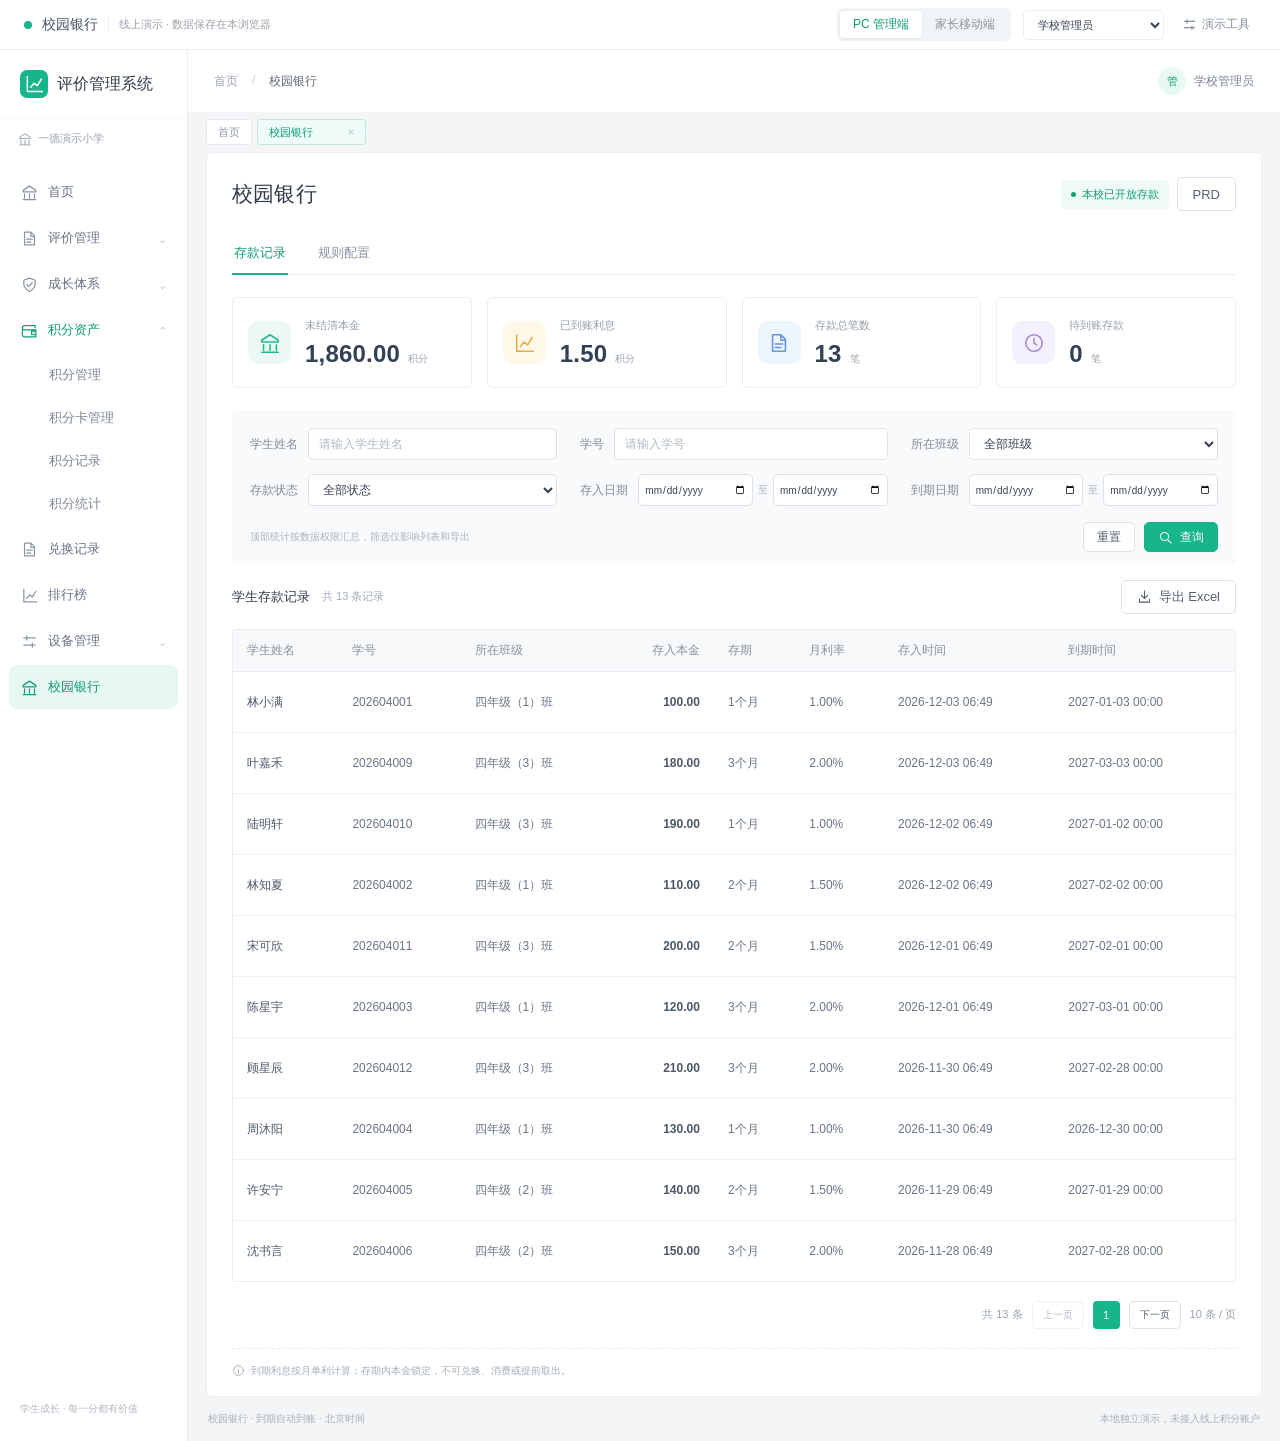
==== commit 2d5ed9f0: "Remove Campus Bank operation log page" ====
--- a/index.html
+++ b/index.html
@@ -6,7 +6,7 @@
   <meta name="theme-color" content="#16b88a">
   <meta name="description" content="评价管理系统校园银行，支持学校规则配置、家长主动存入与到期自动结算。">
   <link rel="icon" href="./favicon.svg" type="image/svg+xml">
-  <link rel="stylesheet" href="./styles.css?v=6ba647aaec1e">
+  <link rel="stylesheet" href="./styles.css?v=5b782219d74f">
   <link rel="stylesheet" href="./original-wallet.css?v=e39c1d0c3969">
   <title>校园银行 · 评价管理系统</title>
 </head>
@@ -148,28 +148,7 @@
     </section>
   </template>
 
-  <template id="prd-page-logs">
-    <section class="prd-section prd-page-rules" aria-labelledby="prd-page-title">
-      <h3 id="prd-page-title" tabindex="-1">校园银行 · 操作日志</h3>
-      <ul>
-        <li>记录学校规则变更、档位新增和变更、存入成功、到期结算成功或失败及导出。后台审计保留学校、操作者、事件、时间及用于追溯的业务详情，自动结算记录的操作者为系统。</li>
-        <li><code>GET /api/logs</code> 只允许管理员查看本校审计记录，按日志编号倒序分页，每页 10 条。</li>
-        <li>审计记录用于追查配置变化和结算失败，积分余额以实际入账流水为准。失败次数、原因和下次重试时间随订单记录。</li>
-      </ul>
-      <h4 id="prd-log-fields">操作日志列表字段</h4>
-      <table class="prd-field-table" aria-labelledby="prd-log-fields">
-        <thead><tr><th scope="col">列表列名</th><th scope="col">取值与展示规则</th></tr></thead>
-        <tbody>
-          <tr><th scope="row">序号</th><td>（当前页码 − 1）× 每页条数 ＋ 页内行号，页内行号从 1 开始。第二页第一行为 11。</td></tr>
-          <tr><th scope="row">操作时间</th><td>取审计记录 <code>created_at</code>，按北京时间显示 <code>YYYY-MM-DD HH:mm</code>。</td></tr>
-          <tr><th scope="row">操作人</th><td>取审计记录 <code>actor_id</code>。后台结算任务的 <code>settlement-worker</code> 显示「系统自动结算」，其他记录显示操作者标识。</td></tr>
-          <tr><th scope="row">操作事项</th><td>将 <code>event</code> 映射为页面名称。配置变更对应「学校规则变更」，档位新增或修改对应「新增存期档位」或「存期档位变更」，存入对应「主动存入」，结算对应「到期结算成功」或「结算失败，等待重试」，导出对应「导出存款记录」。未配置映射时显示原事件编码。</td></tr>
-        </tbody>
-      </table>
-    </section>
-  </template>
-
   <script src="./vendor/sql-wasm.js"></script>
-  <script src="./app.js?v=1999f8753584" type="module"></script>
+  <script src="./app.js?v=566ae72b42de" type="module"></script>
 </body>
 </html>
--- a/styles.css
+++ b/styles.css
@@ -1,5 +1,5 @@
 :root{font-family:-apple-system,BlinkMacSystemFont,"Segoe UI","PingFang SC","Microsoft YaHei",sans-serif;color:#303b49;background:#f3f5f7;font-synthesis:none;--green:#17b58a;--green-dark:#0d9e76;--line:#e9edf1;--muted:#8b95a3;--orange:#f66c4c}
-*{box-sizing:border-box}body{margin:0;font-size:13px}button,input,select{font:inherit}button{cursor:pointer}button:disabled{opacity:.45;cursor:not-allowed}button:focus-visible,a:focus-visible{outline:3px solid #8adcc5;outline-offset:3px}input,select{min-width:0;background:white;color:#354150;border:1px solid #dce1e7;border-radius:5px;height:35px;padding:0 10px;outline:none}input:focus,select:focus{border-color:var(--green);box-shadow:0 0 0 3px #17b58a12}input::placeholder{color:#b3bac3}select{cursor:pointer}input[type=checkbox]{width:16px;height:16px;accent-color:var(--green);margin:0}h1,h2,h3,p{margin:0}h1{font-size:21px;font-weight:650;letter-spacing:.2px}h2{font-size:15px;font-weight:600}strong{font-weight:600}.icon{width:19px;height:19px;flex-shrink:0;vertical-align:middle}.subtle{color:var(--muted);line-height:1.8}.positive{color:var(--green-dark);font-variant-numeric:tabular-nums}.orange{color:var(--orange)!important}.btn{height:34px;border:1px solid #dce1e7;background:#fff;border-radius:5px;padding:0 15px;color:#536070;display:inline-flex;align-items:center;justify-content:center;gap:7px;white-space:nowrap}.btn:hover:not(:disabled){border-color:var(--green);color:var(--green-dark)}.btn .icon{width:15px;height:15px}.btn.primary{background:var(--green);border-color:var(--green);color:white}.btn.primary:hover:not(:disabled){background:var(--green-dark)}.text-btn{border:0;background:none;padding:7px 0;color:var(--green-dark)}.icon-btn{border:0;background:none;color:#8b95a3;padding:5px}.demo-bar{min-height:48px;padding:8px 24px;display:flex;align-items:center;justify-content:space-between;gap:16px;background:#fff;border-bottom:1px solid var(--line);position:relative;z-index:5}.demo-identity{display:flex;align-items:center;gap:10px;color:#475467}.demo-dot{width:8px;height:8px;border-radius:50%;background:var(--green)}.demo-identity strong{font-size:14px}.demo-label{color:#9aa2ac;font-size:11px;padding-left:10px;border-left:1px solid var(--line)}.demo-actions{display:flex;align-items:center;gap:12px}.view-toggle{display:flex;background:#f1f4f6;padding:3px;border-radius:6px}.view-toggle button{border:0;background:none;color:#89929e;font-size:12px;padding:5px 13px;border-radius:4px}.view-toggle .selected{background:white;color:var(--green-dark);box-shadow:0 1px 3px #192b3912}.demo-actions select{height:30px;font-size:11px;border-color:var(--line)}.tool-button{border:0;background:none;display:flex;align-items:center;gap:5px;color:#828d9b;font-size:12px}.tool-button .icon{width:15px;height:15px}.tool-button.active{color:var(--green-dark)}.demo-tools{padding:18px 24px;background:#fff9e9;border-bottom:1px solid #f2e4bf;display:flex;align-items:center;justify-content:space-between;gap:20px}.demo-tools strong{font-size:14px}.demo-tools p{margin:5px 0;color:#9c8253;font-size:12px}.demo-tools span{font-size:12px;color:#9c8253}.tools-buttons{display:flex;align-items:center;gap:10px;flex-wrap:wrap}.check-label{display:flex;align-items:center;gap:8px;line-height:1.8;color:#566475}.admin-shell{display:grid;grid-template-columns:188px minmax(0,1fr);min-height:calc(100vh - 48px)}.sidebar{position:relative;background:white;border-right:1px solid var(--line);padding-bottom:70px}.brand{height:68px;display:flex;align-items:center;gap:9px;padding:0 20px;font-size:16px;font-weight:650;white-space:nowrap}.brand-mark{width:28px;height:28px;border-radius:7px;background:var(--green);color:white;display:grid;place-items:center}.brand-mark .icon{width:20px;height:20px}.school-label{font-size:11px;padding:12px 18px;border-top:1px solid #f7f8fa;color:#9aa2af;white-space:nowrap}.school-label .icon{height:14px;width:14px;margin-right:3px}.sidebar nav{padding:10px 9px}.nav-group{padding:13px 12px;display:flex;gap:10px;align-items:center;color:#677384;margin-top:2px}.nav-group .icon{width:17px;height:17px;color:#8a95a3}.nav-group .chevron{margin-left:auto;color:#a2aab4}.nav-group.expanded{color:var(--green-dark)}.nav-group.expanded .icon{color:var(--green-dark)}.nav-sub{padding:11px 12px 11px 40px;margin:3px 0;border-radius:5px;display:flex;align-items:center;gap:17px}.nav-sub.muted{color:#7d8795}.nav-sub.current{background:#e7f7f1;color:var(--green-dark);font-weight:600}.new-dot{width:5px;height:5px;border-radius:50%;background:var(--green)}.sidebar-foot{position:absolute;bottom:25px;left:20px;font-size:10px;color:#b2bac5}.topbar{height:62px;background:white;display:flex;align-items:center;justify-content:space-between;padding:0 26px}.breadcrumb{display:flex;gap:14px;color:#9aa4b1;font-size:12px}.breadcrumb strong{color:#5e6978;font-weight:500}.breadcrumb span{color:#c6ccd3}.user-block{display:flex;align-items:center;gap:8px;font-size:12px;color:#788494}.avatar{width:28px;height:28px;border-radius:50%;background:#e8f8f2;display:grid;place-items:center;color:var(--green-dark);font-size:11px}.route-tabs{height:40px;display:flex;align-items:center;gap:5px;padding:0 18px}.route-tabs>span{height:26px;display:flex;align-items:center;gap:35px;padding:0 11px;background:white;border:1px solid #e6eaee;border-radius:3px;color:#9099a5;font-size:11px}.route-tabs>span.active{color:var(--green-dark);border-color:#bee9db;background:#effbf7}.route-tabs .active span{color:#9dcebe}.page-card{background:#fff;margin:0 18px;padding:24px 25px 18px;min-height:calc(100vh - 199px);border-radius:6px;border:1px solid #edf0f3}.page-heading{display:flex;justify-content:space-between;align-items:center;margin-bottom:21px}.page-heading p{font-size:12px;color:#9aa3af;margin-top:8px}.school-status{display:flex;gap:6px;align-items:center;color:var(--green-dark);font-size:11px;padding:7px 10px;background:#effaf6;border-radius:4px}.school-status i{width:5px;height:5px;border-radius:50%;background:currentColor}.school-status.off{background:#f3f4f6;color:#9aa3af}.main-tabs{display:flex;gap:28px;border-bottom:1px solid var(--line);margin-bottom:22px}.main-tabs button{height:42px;border:0;background:none;color:#8a95a2;position:relative;padding:0 2px}.main-tabs button.active{color:var(--green-dark);font-weight:600}.main-tabs button.active:after{position:absolute;content:"";height:2px;left:0;right:0;bottom:-1px;background:var(--green)}.stat-grid{display:grid;grid-template-columns:repeat(4,minmax(0,1fr));gap:15px;margin-bottom:22px}.stat-card{display:flex;align-items:center;gap:14px;padding:19px 15px;border:1px solid var(--line);border-radius:6px}.stat-icon{width:43px;height:43px;border-radius:10px;display:grid;place-items:center}.stat-icon .icon{width:22px;height:22px}.stat-icon.mint{background:#edf9f4;color:#24b78e}.stat-icon.amber{background:#fff8e9;color:#e2ad45}.stat-icon.blue{background:#edf5ff;color:#6497df}.stat-icon.lilac{background:#f5f0ff;color:#a18bd5}.stat-card>div>span{color:#96a0ad;font-size:11px}.stat-card strong{display:block;font-size:24px;margin-top:7px;color:#334155;font-weight:600;letter-spacing:.2px;font-variant-numeric:tabular-nums}.stat-card small{font-size:10px;font-weight:400;color:#9aa4af;margin-left:8px}.filter-panel{padding:18px 18px 12px;background:#f8fafb;border-radius:5px}.filter-grid{display:grid;grid-template-columns:repeat(3,minmax(0,1fr));gap:14px 23px}.filter-grid>label{display:flex;align-items:center;gap:10px;font-size:12px;color:#818b98;white-space:nowrap}.filter-grid>label>input,.filter-grid>label>select{flex:1;width:100%}.filter-grid input,.filter-grid select{height:32px;font-size:12px}.filter-grid .date-filter>div{display:flex;align-items:center;gap:5px;min-width:0;flex:1}.date-filter input{padding:0 5px;width:100%;font-size:10px}.date-filter span{font-size:10px;color:#a6aeb8}.filter-footer{display:flex;justify-content:flex-end;align-items:center;gap:9px;margin-top:16px}.filter-footer>span{margin-right:auto;font-size:10px;color:#aab2bd}.filter-footer .btn{height:30px;padding:0 13px;font-size:12px}.table-toolbar{display:flex;align-items:center;justify-content:space-between;min-height:65px}.table-toolbar>div{display:flex;align-items:center;gap:12px}.table-toolbar h2{font-size:13px}.table-toolbar span{color:#a1aab6;font-size:11px}.table-wrap{overflow-x:auto;border:1px solid var(--line);border-radius:4px}table{width:100%;border-collapse:collapse;text-align:left;font-size:12px}thead th{height:41px;background:#f7f9fa;font-weight:500;color:#87919e;padding:0 14px;white-space:nowrap;border-bottom:1px solid var(--line)}td{padding:14px;color:#697585;border-bottom:1px solid #eff1f4;line-height:1.5;height:58px}tr:last-child td{border-bottom:0}tbody tr:hover{background:#fbfdfc}td strong{color:#4c5868;font-size:12px}.records-table{min-width:950px}.num{text-align:right;font-variant-numeric:tabular-nums}.cell-sub{display:block;font-size:10px;color:#a5aeba;margin-top:3px;white-space:nowrap}.badge{font-size:10px;display:inline-flex;align-items:center;gap:4px;border-radius:4px;padding:4px 7px;white-space:nowrap}.badge i{width:4px;height:4px;border-radius:50%;background:currentColor}.badge.active{color:#19ac80;background:#eaf8f1}.badge.pending{color:#ce9941;background:#fff7e7}.badge.settled{color:#8192a8;background:#eff3f8}.badge.disabled{color:#97a0aa;background:#f1f3f5}.pagination{display:flex;justify-content:flex-end;align-items:center;gap:9px;margin:19px 0;font-size:11px;color:#9aa3af}.pagination .btn{font-size:10px;height:28px;padding:0 10px}.page-current{width:27px;height:28px;display:grid;place-items:center;background:var(--green);color:white;border-radius:4px}.footnote{font-size:10px;color:#a3adb8;display:flex;align-items:center;gap:6px;border-top:1px dashed var(--line);padding-top:15px}.footnote .icon{width:13px;height:13px}.page-foot{padding:15px 20px;font-size:10px;color:#a8b0bb;display:flex;justify-content:space-between}.rule-notice{display:flex;gap:11px;padding:16px;background:#f0faf7;color:#279f7e;border:1px solid #dcf1e8;border-radius:5px;margin-bottom:24px}.rule-notice .icon{margin-top:1px}.rule-notice strong{font-size:12px;display:block;margin-bottom:6px}.rule-notice span{font-size:11px;color:#7e9e92}.settings-section{border:1px solid var(--line);border-radius:6px;padding:0 20px 15px;margin-bottom:25px}.section-heading{min-height:64px;display:flex;align-items:center;justify-content:space-between;gap:15px}.section-heading>div{display:flex;align-items:center;gap:15px}.section-heading span{font-size:11px;color:#a1aab5}.setting-row{display:flex;align-items:center;justify-content:space-between;gap:20px;padding:20px 0;border-bottom:1px solid #f0f2f4}.setting-row strong{font-size:12px}.setting-row p{font-size:11px;color:#a1aab4;margin-top:7px}.switch{position:relative;width:38px;height:22px;display:inline-block;flex-shrink:0}.switch input{position:absolute;opacity:0;width:100%;height:100%;z-index:2;cursor:pointer}.switch span{display:block;width:100%;height:100%;border-radius:15px;background:#cbd1d8}.switch span:after{content:"";position:absolute;width:18px;height:18px;top:2px;left:2px;background:white;border-radius:50%;box-shadow:0 1px 2px #0001;transition:transform .15s}.switch input:checked+span{background:var(--green)}.switch input:checked+span:after{transform:translateX(16px)}.switch input:focus-visible+span{outline:3px solid #8adcc5;outline-offset:3px}.suffix-field{display:flex;align-items:center;width:170px;border:1px solid #dce1e7;border-radius:4px}.suffix-field input{border:0;width:115px;box-shadow:none}.suffix-field span{color:#99a2af;font-size:11px}.setting-row.plain{border-bottom:0;padding-bottom:0}.setting-tags{display:flex;gap:8px;flex-wrap:wrap}.setting-tags span{padding:5px 8px;color:#95a09e;background:#f5f8f7;border-radius:3px;font-size:10px}.formula-note{margin:16px 0 2px;font-size:11px;line-height:1.8;color:#9ba5b1}.logs-table{min-width:650px}.logs-table td:nth-child(1){white-space:nowrap;width:170px}.logs-table td:nth-child(3){min-width:150px}.logs-table code{font-size:10px;word-break:break-all;color:#9ba5af}.empty-state{padding:50px 15px;display:flex;flex-direction:column;align-items:center;gap:12px;color:#b5bec8}.empty-state>.icon{width:45px;height:45px;color:#c6d9d2;margin-bottom:5px}.empty-state strong{color:#8f9caa;font-size:13px;font-weight:400}.empty-state span{font-size:11px}.mobile-stage{display:flex;justify-content:center;align-items:flex-start;gap:100px;padding:34px 30px 55px;background:#edf1f4;min-height:calc(100vh - 48px)}.mobile-caption{padding-top:145px;width:330px;position:sticky;top:70px}.caption-chip{font-size:11px;letter-spacing:2px;color:#8f9d9a;background:#e1ebe6;padding:6px 10px;border-radius:4px}.mobile-caption h1{font-size:32px;line-height:1.7;letter-spacing:2px;color:#4d625d;font-weight:550;margin:17px 0}.mobile-caption p{font-size:13px;line-height:2;color:#9caaa5;margin-bottom:32px}.mobile-caption>div{font-size:11px;color:#9faca7;display:flex;gap:9px;align-items:center;margin-bottom:15px}.mobile-caption>div .icon{width:16px;height:16px}.mobile-caption small{display:block;font-size:10px;line-height:1.9;color:#b0b9b4;margin-top:60px}.phone{width:414px;max-width:100%;background:#f7f8fa;border:1px solid #e7eaee;border-radius:18px;box-shadow:0 8px 35px #253c4b09;overflow:hidden;min-height:850px;color:#3c4554;flex-shrink:0}.mobile-header{height:57px;display:flex;align-items:center;justify-content:space-between;background:white;padding:0 14px;border-bottom:1px solid #f1f3f5}.mobile-header strong{font-size:16px;font-weight:600}.mobile-header button{border:0;background:none;color:#687487;padding:8px}.mobile-header .icon{width:20px;height:20px}.student-selector{margin:15px 18px;display:flex;align-items:center;gap:9px}.child-avatar{width:27px;height:27px;background:#fff0e6;color:#e19b6a;border-radius:50%;display:grid;place-items:center;font-size:12px}.student-selector select{border:0;background:none;box-shadow:none;font-size:12px;color:#6f7987;padding:0;width:calc(100% - 40px)}.bank-overview{margin:0 16px 15px;padding:21px 20px 0;border:1px solid #f6dfd3;border-radius:11px;background:linear-gradient(115deg,#fff6ef,#fff0e9)}.overview-top{display:flex;align-items:center;justify-content:space-between;color:#a87e65;font-size:11px}.overview-top>span:first-child{display:flex;align-items:center;gap:6px}.overview-top .icon{width:17px;height:17px}.overview-tag{border:1px solid #efd7c8;font-size:9px;padding:3px 6px;border-radius:4px;color:#c19378}.bank-overview>strong{display:block;margin:17px 0 22px;color:#a96f4d;font-size:34px;letter-spacing:.6px;font-weight:600;font-variant-numeric:tabular-nums}.bank-overview>strong small{font-size:10px;font-weight:400;margin-left:9px;color:#c59f83}.overview-bottom{border-top:1px solid #efdccd;display:flex;justify-content:space-between;padding:14px 0;color:#b29989;font-size:9px;gap:8px}.overview-bottom b{font-size:11px;font-weight:500;margin-left:4px;color:#ac7b5e}.deposit-card{margin:0 16px 19px;padding:18px 16px;background:white;border:1px solid #edf0f3;border-radius:10px}.mobile-section-title{display:flex;align-items:center;justify-content:space-between;margin-bottom:16px}.mobile-section-title h2{font-size:15px;color:#47515d;font-weight:600}.mobile-section-title>span{font-size:10px;color:#a7b0bb}.term-cards{display:flex;gap:9px;overflow-x:auto;padding-bottom:3px;margin-bottom:18px}.term-card{position:relative;min-width:92px;flex:1;border:1px solid #e9edf1;border-radius:7px;background:white;display:flex;flex-direction:column;align-items:center;padding:13px 12px 12px;gap:6px;overflow:hidden}.term-card>span:first-child{font-size:12px;color:#6e7885}.term-card strong{font-size:25px;line-height:1.5;color:#8793a4;font-weight:550;white-space:nowrap}.term-card strong small{font-size:11px;margin-left:2px}.term-card>span:last-of-type{font-size:10px;color:#b4bbc5}.term-card.selected{background:#fff8f4;border-color:#f4a68d}.term-card.selected strong{color:var(--orange)}.term-card.selected>span:first-child{color:#b77760}.term-card i{position:absolute;bottom:0;right:0;width:19px;height:18px;color:white;background:var(--orange);border-top-left-radius:8px;display:grid;place-items:center}.term-card i .icon{width:12px;height:12px}.amount-label{font-size:12px;color:#8e98a6;display:block;margin-bottom:10px}.amount-input{display:flex;align-items:center;border-bottom:1px solid #e9edf1;padding-bottom:10px;gap:5px}.amount-input input{border:0;padding:0;background:none;width:100%;height:36px;font-size:26px;box-shadow:none;color:#404d5c;font-weight:500}.amount-input input::placeholder{font-size:18px;font-weight:400;color:#d0d5dc}.amount-input button{border:0;background:none;color:var(--orange);font-size:11px;white-space:nowrap;padding:7px 0}.amount-help{font-size:10px;color:#b4bcc6;margin-top:10px}.return-preview{margin-top:17px;padding:13px;background:#f9fafb;border-radius:5px;display:flex;flex-direction:column;gap:11px}.return-preview>div{display:flex;justify-content:space-between;gap:10px;align-items:center;font-size:10px}.return-preview span{color:#9ba5b0}.return-preview strong{font-size:15px;font-weight:550;color:var(--orange)}.return-preview b{font-size:10px;color:#8d98a5;font-weight:400}.lock-notice{font-size:9px;color:#b5a697;display:flex;gap:5px;align-items:flex-start;line-height:1.7;margin:13px 0}.lock-notice .icon{width:12px;height:12px;margin-top:2px}.mobile-primary{width:100%;height:43px;border:0;border-radius:6px;background:var(--orange);color:white;font-size:13px;letter-spacing:1px}.mobile-primary:hover{background:#e75e3e}.mobile-records{padding:0 16px}.mobile-records>.mobile-section-title{margin:0 2px 13px}.record-tabs{display:flex;gap:22px;margin-bottom:12px;padding:0 3px}.record-tabs button{border:0;background:none;color:#a1aab5;font-size:11px;padding:5px 0 10px;position:relative}.record-tabs button.active{color:var(--orange);font-weight:600}.record-tabs button.active:after{content:"";position:absolute;bottom:0;left:15%;width:70%;height:2px;background:var(--orange);border-radius:3px}.mobile-record{display:block;text-align:left;width:100%;padding:15px;background:#fff;border:1px solid #ebeff2;border-radius:8px;margin-bottom:12px;color:inherit}.mobile-record:hover{border-color:#e5cdbb}.record-top{display:flex;align-items:center;justify-content:space-between;font-size:11px;color:#6b7785}.record-top small{font-size:9px;color:#acb4bf;margin-left:6px}.record-top .badge{font-size:9px;padding:3px 5px}.record-values{display:flex;margin:16px 0;gap:20px}.record-values>div{flex:1;display:flex;flex-direction:column;gap:7px}.record-values span{font-size:9px;color:#a6b0bc}.record-values strong{font-size:21px;font-weight:500;color:#5e6b7d;font-variant-numeric:tabular-nums}.record-values>div:last-child strong{font-size:18px}.record-bottom{display:flex;justify-content:space-between;font-size:9px;color:#b4bdc8;border-top:1px solid #f3f4f6;padding-top:11px}.record-bottom>span:last-child{color:#a8b2be}.mobile-foot{display:flex;align-items:center;justify-content:center;gap:5px;margin:24px 12px;color:#bfc6ce;font-size:9px}.mobile-foot .icon{width:12px;height:12px}.closed-notice{display:flex;align-items:center;flex-direction:column;padding:25px 0;gap:12px;color:#a8b1bc;text-align:center}.closed-notice>.icon{width:32px;height:32px;color:#d3b395}.closed-notice strong{font-size:13px;font-weight:500}.closed-notice span{font-size:10px;line-height:1.8}.wallet-card{margin:10px 16px 0;border-radius:10px;background:var(--orange);color:white;padding:24px}.wallet-card>span{font-size:12px;opacity:.8}.wallet-card>strong{display:block;font-size:39px;margin:15px 0 27px;font-weight:600;letter-spacing:.4px}.wallet-card>div{display:flex;gap:30px;border-top:1px solid #ffffff30;padding-top:17px}.wallet-card>div span{font-size:10px;color:#ffffffa8}.wallet-card b{display:block;font-size:16px;font-weight:500;margin-top:8px;color:white}.wallet-mini{display:flex;justify-content:space-around;background:white;margin:0 16px;padding:18px;border-radius:0 0 10px 10px}.wallet-mini>span{font-size:10px;color:#a9b2bd;text-align:center}.wallet-mini strong{display:block;font-size:17px;margin-top:10px;color:#6e7c8a;font-weight:500}.bank-entry{display:flex;align-items:center;gap:12px;width:calc(100% - 32px);margin:20px 16px;border:1px solid #edf0f3;border-radius:10px;padding:20px 15px;background:white;text-align:left}.entry-icon{width:39px;height:39px;display:grid;place-items:center;background:#fff2e6;border-radius:9px;color:#df9e5c}.bank-entry>div{flex:1}.bank-entry strong{font-size:13px;color:#65717e;display:block}.bank-entry>div span{display:block;color:#aab4bf;font-size:10px;margin-top:7px}.bank-entry>.icon{width:16px;color:#c1c9d2}.wallet-explanation{margin:25px 23px;color:#abb4bf;font-size:11px;line-height:2}.wallet-explanation h2{font-size:12px;color:#8b98a7;margin-bottom:13px}.wallet-explanation p{margin-bottom:10px}.modal{width:520px;max-width:calc(100vw - 28px);max-height:90vh;padding:0;border:0;border-radius:10px;background:white;color:#4b5869;box-shadow:0 15px 80px #0e263b30}.modal::backdrop{background:#1e293b65;backdrop-filter:blur(2px)}.modal>header{height:62px;display:flex;align-items:center;justify-content:space-between;padding:0 24px;border-bottom:1px solid var(--line)}.modal>header h2{font-size:16px}.modal-body{padding:23px 25px}.form-field{display:flex;flex-direction:column;gap:10px;margin-bottom:20px;font-size:12px;color:#788494}.form-field input,.form-field select{height:39px;color:#4f5e6d}.form-field input[readonly]{background:#f7f9fa;color:#a0aab5}.product-enabled{font-size:12px;margin:20px 0}.inline-notice{display:flex;align-items:flex-start;gap:8px;font-size:11px;line-height:1.9;background:#f3f9f6;color:#85a193;border-radius:5px;padding:12px 13px;margin-top:18px}.inline-notice>.icon{width:15px;height:15px;margin-top:3px}.form-error{font-size:12px;color:#df6c59;line-height:1.8;margin-top:12px}.form-error:empty{display:none}.modal-actions{display:flex;justify-content:flex-end;gap:10px;padding-top:23px}.detail-hero{display:flex;flex-direction:column;align-items:center;gap:13px;padding:0 0 20px;border-bottom:1px solid #f1f3f5}.detail-hero>span:not(.badge){font-size:11px;color:#a3aeba}.detail-hero>strong{font-size:32px;color:#4c5a6b;font-weight:550}.detail-hero>strong small{font-size:11px;color:#a4adb7;margin-left:8px;font-weight:400}.detail-list{margin:17px 0}.detail-list>div{display:flex;justify-content:space-between;align-items:flex-start;gap:18px;padding:8px 0;font-size:11px;line-height:1.8}.detail-list dt{color:#9aa5b2;flex-shrink:0}.detail-list dd{margin:0;text-align:right;color:#677789}.detail-list .id-text{font-size:9px;word-break:break-all;color:#a8b2bf}.ledger-title{font-size:12px;margin:24px 0 16px}.ledger-list>div{display:flex;align-items:center;gap:10px;padding:10px 0}.timeline-dot{width:6px;height:6px;background:#c5dfd3;border-radius:50%;flex-shrink:0}.ledger-list>div>div{flex:1}.ledger-list strong{font-size:11px;font-weight:400;display:block;color:#7f8c9c}.ledger-list span:not(.timeline-dot){font-size:9px;color:#b0bac5;display:block;margin-top:5px}.ledger-list b{font-size:12px;font-weight:500;color:#849b90}.confirm-owner{display:flex;align-items:center;justify-content:center;gap:7px;color:#95a0ad;font-size:12px}.confirm-owner .icon{width:16px;height:16px}.confirm-amount{text-align:center;font-size:35px;color:#5b6878;margin:20px 0 26px;font-weight:550}.confirm-amount small{font-size:11px;color:#a4adba;margin-left:8px}.confirm-lock{display:flex;align-items:flex-start;gap:8px;background:#fff7ed;color:#bc956c;padding:13px;font-size:11px;line-height:1.9;border-radius:5px}.confirm-lock .icon{width:16px;height:16px;margin-top:3px}.mobile-modal .btn.primary{background:var(--orange);border-color:var(--orange)}.mobile-modal .modal-actions{display:grid;grid-template-columns:1fr 1.6fr}.mobile-modal .modal-actions:has(>button:only-child){grid-template-columns:1fr}.mobile-modal .modal-actions .btn{height:40px}.help-text{font-size:12px;line-height:2;color:#8c98a7}.help-text p{margin-bottom:12px}#toast{position:fixed;top:70px;left:50%;transform:translate(-50%,-10px);opacity:0;pointer-events:none;z-index:100;padding:13px 22px;background:#edf9f3;border:1px solid #c4e8d6;border-radius:7px;color:#319676;font-size:12px;max-width:min(90vw,600px);box-shadow:0 6px 22px #213d2920;transition:.18s;line-height:1.7}#toast.visible{opacity:1;transform:translate(-50%,0)}#toast.error{background:#fff4ef;border-color:#f2d6c7;color:#cc775d}.loading,.boot-error{padding:100px 30px;text-align:center;color:#9ba7b4}.boot-error p{margin:20px}.loading{font-size:14px}
+*{box-sizing:border-box}body{margin:0;font-size:13px}button,input,select{font:inherit}button{cursor:pointer}button:disabled{opacity:.45;cursor:not-allowed}button:focus-visible,a:focus-visible{outline:3px solid #8adcc5;outline-offset:3px}input,select{min-width:0;background:white;color:#354150;border:1px solid #dce1e7;border-radius:5px;height:35px;padding:0 10px;outline:none}input:focus,select:focus{border-color:var(--green);box-shadow:0 0 0 3px #17b58a12}input::placeholder{color:#b3bac3}select{cursor:pointer}input[type=checkbox]{width:16px;height:16px;accent-color:var(--green);margin:0}h1,h2,h3,p{margin:0}h1{font-size:21px;font-weight:650;letter-spacing:.2px}h2{font-size:15px;font-weight:600}strong{font-weight:600}.icon{width:19px;height:19px;flex-shrink:0;vertical-align:middle}.subtle{color:var(--muted);line-height:1.8}.positive{color:var(--green-dark);font-variant-numeric:tabular-nums}.orange{color:var(--orange)!important}.btn{height:34px;border:1px solid #dce1e7;background:#fff;border-radius:5px;padding:0 15px;color:#536070;display:inline-flex;align-items:center;justify-content:center;gap:7px;white-space:nowrap}.btn:hover:not(:disabled){border-color:var(--green);color:var(--green-dark)}.btn .icon{width:15px;height:15px}.btn.primary{background:var(--green);border-color:var(--green);color:white}.btn.primary:hover:not(:disabled){background:var(--green-dark)}.text-btn{border:0;background:none;padding:7px 0;color:var(--green-dark)}.icon-btn{border:0;background:none;color:#8b95a3;padding:5px}.demo-bar{min-height:48px;padding:8px 24px;display:flex;align-items:center;justify-content:space-between;gap:16px;background:#fff;border-bottom:1px solid var(--line);position:relative;z-index:5}.demo-identity{display:flex;align-items:center;gap:10px;color:#475467}.demo-dot{width:8px;height:8px;border-radius:50%;background:var(--green)}.demo-identity strong{font-size:14px}.demo-label{color:#9aa2ac;font-size:11px;padding-left:10px;border-left:1px solid var(--line)}.demo-actions{display:flex;align-items:center;gap:12px}.view-toggle{display:flex;background:#f1f4f6;padding:3px;border-radius:6px}.view-toggle button{border:0;background:none;color:#89929e;font-size:12px;padding:5px 13px;border-radius:4px}.view-toggle .selected{background:white;color:var(--green-dark);box-shadow:0 1px 3px #192b3912}.demo-actions select{height:30px;font-size:11px;border-color:var(--line)}.tool-button{border:0;background:none;display:flex;align-items:center;gap:5px;color:#828d9b;font-size:12px}.tool-button .icon{width:15px;height:15px}.tool-button.active{color:var(--green-dark)}.demo-tools{padding:18px 24px;background:#fff9e9;border-bottom:1px solid #f2e4bf;display:flex;align-items:center;justify-content:space-between;gap:20px}.demo-tools strong{font-size:14px}.demo-tools p{margin:5px 0;color:#9c8253;font-size:12px}.demo-tools span{font-size:12px;color:#9c8253}.tools-buttons{display:flex;align-items:center;gap:10px;flex-wrap:wrap}.check-label{display:flex;align-items:center;gap:8px;line-height:1.8;color:#566475}.admin-shell{display:grid;grid-template-columns:188px minmax(0,1fr);min-height:calc(100vh - 48px)}.sidebar{position:relative;background:white;border-right:1px solid var(--line);padding-bottom:70px}.brand{height:68px;display:flex;align-items:center;gap:9px;padding:0 20px;font-size:16px;font-weight:650;white-space:nowrap}.brand-mark{width:28px;height:28px;border-radius:7px;background:var(--green);color:white;display:grid;place-items:center}.brand-mark .icon{width:20px;height:20px}.school-label{font-size:11px;padding:12px 18px;border-top:1px solid #f7f8fa;color:#9aa2af;white-space:nowrap}.school-label .icon{height:14px;width:14px;margin-right:3px}.sidebar nav{padding:10px 9px}.nav-group{padding:13px 12px;display:flex;gap:10px;align-items:center;color:#677384;margin-top:2px}.nav-group .icon{width:17px;height:17px;color:#8a95a3}.nav-group .chevron{margin-left:auto;color:#a2aab4}.nav-group.expanded{color:var(--green-dark)}.nav-group.expanded .icon{color:var(--green-dark)}.nav-sub{padding:11px 12px 11px 40px;margin:3px 0;border-radius:5px;display:flex;align-items:center;gap:17px}.nav-sub.muted{color:#7d8795}.nav-sub.current{background:#e7f7f1;color:var(--green-dark);font-weight:600}.new-dot{width:5px;height:5px;border-radius:50%;background:var(--green)}.sidebar-foot{position:absolute;bottom:25px;left:20px;font-size:10px;color:#b2bac5}.topbar{height:62px;background:white;display:flex;align-items:center;justify-content:space-between;padding:0 26px}.breadcrumb{display:flex;gap:14px;color:#9aa4b1;font-size:12px}.breadcrumb strong{color:#5e6978;font-weight:500}.breadcrumb span{color:#c6ccd3}.user-block{display:flex;align-items:center;gap:8px;font-size:12px;color:#788494}.avatar{width:28px;height:28px;border-radius:50%;background:#e8f8f2;display:grid;place-items:center;color:var(--green-dark);font-size:11px}.route-tabs{height:40px;display:flex;align-items:center;gap:5px;padding:0 18px}.route-tabs>span{height:26px;display:flex;align-items:center;gap:35px;padding:0 11px;background:white;border:1px solid #e6eaee;border-radius:3px;color:#9099a5;font-size:11px}.route-tabs>span.active{color:var(--green-dark);border-color:#bee9db;background:#effbf7}.route-tabs .active span{color:#9dcebe}.page-card{background:#fff;margin:0 18px;padding:24px 25px 18px;min-height:calc(100vh - 199px);border-radius:6px;border:1px solid #edf0f3}.page-heading{display:flex;justify-content:space-between;align-items:center;margin-bottom:21px}.page-heading p{font-size:12px;color:#9aa3af;margin-top:8px}.school-status{display:flex;gap:6px;align-items:center;color:var(--green-dark);font-size:11px;padding:7px 10px;background:#effaf6;border-radius:4px}.school-status i{width:5px;height:5px;border-radius:50%;background:currentColor}.school-status.off{background:#f3f4f6;color:#9aa3af}.main-tabs{display:flex;gap:28px;border-bottom:1px solid var(--line);margin-bottom:22px}.main-tabs button{height:42px;border:0;background:none;color:#8a95a2;position:relative;padding:0 2px}.main-tabs button.active{color:var(--green-dark);font-weight:600}.main-tabs button.active:after{position:absolute;content:"";height:2px;left:0;right:0;bottom:-1px;background:var(--green)}.stat-grid{display:grid;grid-template-columns:repeat(4,minmax(0,1fr));gap:15px;margin-bottom:22px}.stat-card{display:flex;align-items:center;gap:14px;padding:19px 15px;border:1px solid var(--line);border-radius:6px}.stat-icon{width:43px;height:43px;border-radius:10px;display:grid;place-items:center}.stat-icon .icon{width:22px;height:22px}.stat-icon.mint{background:#edf9f4;color:#24b78e}.stat-icon.amber{background:#fff8e9;color:#e2ad45}.stat-icon.blue{background:#edf5ff;color:#6497df}.stat-icon.lilac{background:#f5f0ff;color:#a18bd5}.stat-card>div>span{color:#96a0ad;font-size:11px}.stat-card strong{display:block;font-size:24px;margin-top:7px;color:#334155;font-weight:600;letter-spacing:.2px;font-variant-numeric:tabular-nums}.stat-card small{font-size:10px;font-weight:400;color:#9aa4af;margin-left:8px}.filter-panel{padding:18px 18px 12px;background:#f8fafb;border-radius:5px}.filter-grid{display:grid;grid-template-columns:repeat(3,minmax(0,1fr));gap:14px 23px}.filter-grid>label{display:flex;align-items:center;gap:10px;font-size:12px;color:#818b98;white-space:nowrap}.filter-grid>label>input,.filter-grid>label>select{flex:1;width:100%}.filter-grid input,.filter-grid select{height:32px;font-size:12px}.filter-grid .date-filter>div{display:flex;align-items:center;gap:5px;min-width:0;flex:1}.date-filter input{padding:0 5px;width:100%;font-size:10px}.date-filter span{font-size:10px;color:#a6aeb8}.filter-footer{display:flex;justify-content:flex-end;align-items:center;gap:9px;margin-top:16px}.filter-footer>span{margin-right:auto;font-size:10px;color:#aab2bd}.filter-footer .btn{height:30px;padding:0 13px;font-size:12px}.table-toolbar{display:flex;align-items:center;justify-content:space-between;min-height:65px}.table-toolbar>div{display:flex;align-items:center;gap:12px}.table-toolbar h2{font-size:13px}.table-toolbar span{color:#a1aab6;font-size:11px}.table-wrap{overflow-x:auto;border:1px solid var(--line);border-radius:4px}table{width:100%;border-collapse:collapse;text-align:left;font-size:12px}thead th{height:41px;background:#f7f9fa;font-weight:500;color:#87919e;padding:0 14px;white-space:nowrap;border-bottom:1px solid var(--line)}td{padding:14px;color:#697585;border-bottom:1px solid #eff1f4;line-height:1.5;height:58px}tr:last-child td{border-bottom:0}tbody tr:hover{background:#fbfdfc}td strong{color:#4c5868;font-size:12px}.records-table{min-width:950px}.num{text-align:right;font-variant-numeric:tabular-nums}.cell-sub{display:block;font-size:10px;color:#a5aeba;margin-top:3px;white-space:nowrap}.badge{font-size:10px;display:inline-flex;align-items:center;gap:4px;border-radius:4px;padding:4px 7px;white-space:nowrap}.badge i{width:4px;height:4px;border-radius:50%;background:currentColor}.badge.active{color:#19ac80;background:#eaf8f1}.badge.pending{color:#ce9941;background:#fff7e7}.badge.settled{color:#8192a8;background:#eff3f8}.badge.disabled{color:#97a0aa;background:#f1f3f5}.pagination{display:flex;justify-content:flex-end;align-items:center;gap:9px;margin:19px 0;font-size:11px;color:#9aa3af}.pagination .btn{font-size:10px;height:28px;padding:0 10px}.page-current{width:27px;height:28px;display:grid;place-items:center;background:var(--green);color:white;border-radius:4px}.footnote{font-size:10px;color:#a3adb8;display:flex;align-items:center;gap:6px;border-top:1px dashed var(--line);padding-top:15px}.footnote .icon{width:13px;height:13px}.page-foot{padding:15px 20px;font-size:10px;color:#a8b0bb;display:flex;justify-content:space-between}.rule-notice{display:flex;gap:11px;padding:16px;background:#f0faf7;color:#279f7e;border:1px solid #dcf1e8;border-radius:5px;margin-bottom:24px}.rule-notice .icon{margin-top:1px}.rule-notice strong{font-size:12px;display:block;margin-bottom:6px}.rule-notice span{font-size:11px;color:#7e9e92}.settings-section{border:1px solid var(--line);border-radius:6px;padding:0 20px 15px;margin-bottom:25px}.section-heading{min-height:64px;display:flex;align-items:center;justify-content:space-between;gap:15px}.section-heading>div{display:flex;align-items:center;gap:15px}.section-heading span{font-size:11px;color:#a1aab5}.setting-row{display:flex;align-items:center;justify-content:space-between;gap:20px;padding:20px 0;border-bottom:1px solid #f0f2f4}.setting-row strong{font-size:12px}.setting-row p{font-size:11px;color:#a1aab4;margin-top:7px}.switch{position:relative;width:38px;height:22px;display:inline-block;flex-shrink:0}.switch input{position:absolute;opacity:0;width:100%;height:100%;z-index:2;cursor:pointer}.switch span{display:block;width:100%;height:100%;border-radius:15px;background:#cbd1d8}.switch span:after{content:"";position:absolute;width:18px;height:18px;top:2px;left:2px;background:white;border-radius:50%;box-shadow:0 1px 2px #0001;transition:transform .15s}.switch input:checked+span{background:var(--green)}.switch input:checked+span:after{transform:translateX(16px)}.switch input:focus-visible+span{outline:3px solid #8adcc5;outline-offset:3px}.suffix-field{display:flex;align-items:center;width:170px;border:1px solid #dce1e7;border-radius:4px}.suffix-field input{border:0;width:115px;box-shadow:none}.suffix-field span{color:#99a2af;font-size:11px}.setting-row.plain{border-bottom:0;padding-bottom:0}.setting-tags{display:flex;gap:8px;flex-wrap:wrap}.setting-tags span{padding:5px 8px;color:#95a09e;background:#f5f8f7;border-radius:3px;font-size:10px}.formula-note{margin:16px 0 2px;font-size:11px;line-height:1.8;color:#9ba5b1}.logs-table{min-width:650px}.empty-state{padding:50px 15px;display:flex;flex-direction:column;align-items:center;gap:12px;color:#b5bec8}.empty-state>.icon{width:45px;height:45px;color:#c6d9d2;margin-bottom:5px}.empty-state strong{color:#8f9caa;font-size:13px;font-weight:400}.empty-state span{font-size:11px}.mobile-stage{display:flex;justify-content:center;align-items:flex-start;gap:100px;padding:34px 30px 55px;background:#edf1f4;min-height:calc(100vh - 48px)}.mobile-caption{padding-top:145px;width:330px;position:sticky;top:70px}.caption-chip{font-size:11px;letter-spacing:2px;color:#8f9d9a;background:#e1ebe6;padding:6px 10px;border-radius:4px}.mobile-caption h1{font-size:32px;line-height:1.7;letter-spacing:2px;color:#4d625d;font-weight:550;margin:17px 0}.mobile-caption p{font-size:13px;line-height:2;color:#9caaa5;margin-bottom:32px}.mobile-caption>div{font-size:11px;color:#9faca7;display:flex;gap:9px;align-items:center;margin-bottom:15px}.mobile-caption>div .icon{width:16px;height:16px}.mobile-caption small{display:block;font-size:10px;line-height:1.9;color:#b0b9b4;margin-top:60px}.phone{width:414px;max-width:100%;background:#f7f8fa;border:1px solid #e7eaee;border-radius:18px;box-shadow:0 8px 35px #253c4b09;overflow:hidden;min-height:850px;color:#3c4554;flex-shrink:0}.mobile-header{height:57px;display:flex;align-items:center;justify-content:space-between;background:white;padding:0 14px;border-bottom:1px solid #f1f3f5}.mobile-header strong{font-size:16px;font-weight:600}.mobile-header button{border:0;background:none;color:#687487;padding:8px}.mobile-header .icon{width:20px;height:20px}.student-selector{margin:15px 18px;display:flex;align-items:center;gap:9px}.child-avatar{width:27px;height:27px;background:#fff0e6;color:#e19b6a;border-radius:50%;display:grid;place-items:center;font-size:12px}.student-selector select{border:0;background:none;box-shadow:none;font-size:12px;color:#6f7987;padding:0;width:calc(100% - 40px)}.bank-overview{margin:0 16px 15px;padding:21px 20px 0;border:1px solid #f6dfd3;border-radius:11px;background:linear-gradient(115deg,#fff6ef,#fff0e9)}.overview-top{display:flex;align-items:center;justify-content:space-between;color:#a87e65;font-size:11px}.overview-top>span:first-child{display:flex;align-items:center;gap:6px}.overview-top .icon{width:17px;height:17px}.overview-tag{border:1px solid #efd7c8;font-size:9px;padding:3px 6px;border-radius:4px;color:#c19378}.bank-overview>strong{display:block;margin:17px 0 22px;color:#a96f4d;font-size:34px;letter-spacing:.6px;font-weight:600;font-variant-numeric:tabular-nums}.bank-overview>strong small{font-size:10px;font-weight:400;margin-left:9px;color:#c59f83}.overview-bottom{border-top:1px solid #efdccd;display:flex;justify-content:space-between;padding:14px 0;color:#b29989;font-size:9px;gap:8px}.overview-bottom b{font-size:11px;font-weight:500;margin-left:4px;color:#ac7b5e}.deposit-card{margin:0 16px 19px;padding:18px 16px;background:white;border:1px solid #edf0f3;border-radius:10px}.mobile-section-title{display:flex;align-items:center;justify-content:space-between;margin-bottom:16px}.mobile-section-title h2{font-size:15px;color:#47515d;font-weight:600}.mobile-section-title>span{font-size:10px;color:#a7b0bb}.term-cards{display:flex;gap:9px;overflow-x:auto;padding-bottom:3px;margin-bottom:18px}.term-card{position:relative;min-width:92px;flex:1;border:1px solid #e9edf1;border-radius:7px;background:white;display:flex;flex-direction:column;align-items:center;padding:13px 12px 12px;gap:6px;overflow:hidden}.term-card>span:first-child{font-size:12px;color:#6e7885}.term-card strong{font-size:25px;line-height:1.5;color:#8793a4;font-weight:550;white-space:nowrap}.term-card strong small{font-size:11px;margin-left:2px}.term-card>span:last-of-type{font-size:10px;color:#b4bbc5}.term-card.selected{background:#fff8f4;border-color:#f4a68d}.term-card.selected strong{color:var(--orange)}.term-card.selected>span:first-child{color:#b77760}.term-card i{position:absolute;bottom:0;right:0;width:19px;height:18px;color:white;background:var(--orange);border-top-left-radius:8px;display:grid;place-items:center}.term-card i .icon{width:12px;height:12px}.amount-label{font-size:12px;color:#8e98a6;display:block;margin-bottom:10px}.amount-input{display:flex;align-items:center;border-bottom:1px solid #e9edf1;padding-bottom:10px;gap:5px}.amount-input input{border:0;padding:0;background:none;width:100%;height:36px;font-size:26px;box-shadow:none;color:#404d5c;font-weight:500}.amount-input input::placeholder{font-size:18px;font-weight:400;color:#d0d5dc}.amount-input button{border:0;background:none;color:var(--orange);font-size:11px;white-space:nowrap;padding:7px 0}.amount-help{font-size:10px;color:#b4bcc6;margin-top:10px}.return-preview{margin-top:17px;padding:13px;background:#f9fafb;border-radius:5px;display:flex;flex-direction:column;gap:11px}.return-preview>div{display:flex;justify-content:space-between;gap:10px;align-items:center;font-size:10px}.return-preview span{color:#9ba5b0}.return-preview strong{font-size:15px;font-weight:550;color:var(--orange)}.return-preview b{font-size:10px;color:#8d98a5;font-weight:400}.lock-notice{font-size:9px;color:#b5a697;display:flex;gap:5px;align-items:flex-start;line-height:1.7;margin:13px 0}.lock-notice .icon{width:12px;height:12px;margin-top:2px}.mobile-primary{width:100%;height:43px;border:0;border-radius:6px;background:var(--orange);color:white;font-size:13px;letter-spacing:1px}.mobile-primary:hover{background:#e75e3e}.mobile-records{padding:0 16px}.mobile-records>.mobile-section-title{margin:0 2px 13px}.record-tabs{display:flex;gap:22px;margin-bottom:12px;padding:0 3px}.record-tabs button{border:0;background:none;color:#a1aab5;font-size:11px;padding:5px 0 10px;position:relative}.record-tabs button.active{color:var(--orange);font-weight:600}.record-tabs button.active:after{content:"";position:absolute;bottom:0;left:15%;width:70%;height:2px;background:var(--orange);border-radius:3px}.mobile-record{display:block;text-align:left;width:100%;padding:15px;background:#fff;border:1px solid #ebeff2;border-radius:8px;margin-bottom:12px;color:inherit}.mobile-record:hover{border-color:#e5cdbb}.record-top{display:flex;align-items:center;justify-content:space-between;font-size:11px;color:#6b7785}.record-top small{font-size:9px;color:#acb4bf;margin-left:6px}.record-top .badge{font-size:9px;padding:3px 5px}.record-values{display:flex;margin:16px 0;gap:20px}.record-values>div{flex:1;display:flex;flex-direction:column;gap:7px}.record-values span{font-size:9px;color:#a6b0bc}.record-values strong{font-size:21px;font-weight:500;color:#5e6b7d;font-variant-numeric:tabular-nums}.record-values>div:last-child strong{font-size:18px}.record-bottom{display:flex;justify-content:space-between;font-size:9px;color:#b4bdc8;border-top:1px solid #f3f4f6;padding-top:11px}.record-bottom>span:last-child{color:#a8b2be}.mobile-foot{display:flex;align-items:center;justify-content:center;gap:5px;margin:24px 12px;color:#bfc6ce;font-size:9px}.mobile-foot .icon{width:12px;height:12px}.closed-notice{display:flex;align-items:center;flex-direction:column;padding:25px 0;gap:12px;color:#a8b1bc;text-align:center}.closed-notice>.icon{width:32px;height:32px;color:#d3b395}.closed-notice strong{font-size:13px;font-weight:500}.closed-notice span{font-size:10px;line-height:1.8}.wallet-card{margin:10px 16px 0;border-radius:10px;background:var(--orange);color:white;padding:24px}.wallet-card>span{font-size:12px;opacity:.8}.wallet-card>strong{display:block;font-size:39px;margin:15px 0 27px;font-weight:600;letter-spacing:.4px}.wallet-card>div{display:flex;gap:30px;border-top:1px solid #ffffff30;padding-top:17px}.wallet-card>div span{font-size:10px;color:#ffffffa8}.wallet-card b{display:block;font-size:16px;font-weight:500;margin-top:8px;color:white}.wallet-mini{display:flex;justify-content:space-around;background:white;margin:0 16px;padding:18px;border-radius:0 0 10px 10px}.wallet-mini>span{font-size:10px;color:#a9b2bd;text-align:center}.wallet-mini strong{display:block;font-size:17px;margin-top:10px;color:#6e7c8a;font-weight:500}.bank-entry{display:flex;align-items:center;gap:12px;width:calc(100% - 32px);margin:20px 16px;border:1px solid #edf0f3;border-radius:10px;padding:20px 15px;background:white;text-align:left}.entry-icon{width:39px;height:39px;display:grid;place-items:center;background:#fff2e6;border-radius:9px;color:#df9e5c}.bank-entry>div{flex:1}.bank-entry strong{font-size:13px;color:#65717e;display:block}.bank-entry>div span{display:block;color:#aab4bf;font-size:10px;margin-top:7px}.bank-entry>.icon{width:16px;color:#c1c9d2}.wallet-explanation{margin:25px 23px;color:#abb4bf;font-size:11px;line-height:2}.wallet-explanation h2{font-size:12px;color:#8b98a7;margin-bottom:13px}.wallet-explanation p{margin-bottom:10px}.modal{width:520px;max-width:calc(100vw - 28px);max-height:90vh;padding:0;border:0;border-radius:10px;background:white;color:#4b5869;box-shadow:0 15px 80px #0e263b30}.modal::backdrop{background:#1e293b65;backdrop-filter:blur(2px)}.modal>header{height:62px;display:flex;align-items:center;justify-content:space-between;padding:0 24px;border-bottom:1px solid var(--line)}.modal>header h2{font-size:16px}.modal-body{padding:23px 25px}.form-field{display:flex;flex-direction:column;gap:10px;margin-bottom:20px;font-size:12px;color:#788494}.form-field input,.form-field select{height:39px;color:#4f5e6d}.form-field input[readonly]{background:#f7f9fa;color:#a0aab5}.product-enabled{font-size:12px;margin:20px 0}.inline-notice{display:flex;align-items:flex-start;gap:8px;font-size:11px;line-height:1.9;background:#f3f9f6;color:#85a193;border-radius:5px;padding:12px 13px;margin-top:18px}.inline-notice>.icon{width:15px;height:15px;margin-top:3px}.form-error{font-size:12px;color:#df6c59;line-height:1.8;margin-top:12px}.form-error:empty{display:none}.modal-actions{display:flex;justify-content:flex-end;gap:10px;padding-top:23px}.detail-hero{display:flex;flex-direction:column;align-items:center;gap:13px;padding:0 0 20px;border-bottom:1px solid #f1f3f5}.detail-hero>span:not(.badge){font-size:11px;color:#a3aeba}.detail-hero>strong{font-size:32px;color:#4c5a6b;font-weight:550}.detail-hero>strong small{font-size:11px;color:#a4adb7;margin-left:8px;font-weight:400}.detail-list{margin:17px 0}.detail-list>div{display:flex;justify-content:space-between;align-items:flex-start;gap:18px;padding:8px 0;font-size:11px;line-height:1.8}.detail-list dt{color:#9aa5b2;flex-shrink:0}.detail-list dd{margin:0;text-align:right;color:#677789}.detail-list .id-text{font-size:9px;word-break:break-all;color:#a8b2bf}.ledger-title{font-size:12px;margin:24px 0 16px}.ledger-list>div{display:flex;align-items:center;gap:10px;padding:10px 0}.timeline-dot{width:6px;height:6px;background:#c5dfd3;border-radius:50%;flex-shrink:0}.ledger-list>div>div{flex:1}.ledger-list strong{font-size:11px;font-weight:400;display:block;color:#7f8c9c}.ledger-list span:not(.timeline-dot){font-size:9px;color:#b0bac5;display:block;margin-top:5px}.ledger-list b{font-size:12px;font-weight:500;color:#849b90}.confirm-owner{display:flex;align-items:center;justify-content:center;gap:7px;color:#95a0ad;font-size:12px}.confirm-owner .icon{width:16px;height:16px}.confirm-amount{text-align:center;font-size:35px;color:#5b6878;margin:20px 0 26px;font-weight:550}.confirm-amount small{font-size:11px;color:#a4adba;margin-left:8px}.confirm-lock{display:flex;align-items:flex-start;gap:8px;background:#fff7ed;color:#bc956c;padding:13px;font-size:11px;line-height:1.9;border-radius:5px}.confirm-lock .icon{width:16px;height:16px;margin-top:3px}.mobile-modal .btn.primary{background:var(--orange);border-color:var(--orange)}.mobile-modal .modal-actions{display:grid;grid-template-columns:1fr 1.6fr}.mobile-modal .modal-actions:has(>button:only-child){grid-template-columns:1fr}.mobile-modal .modal-actions .btn{height:40px}.help-text{font-size:12px;line-height:2;color:#8c98a7}.help-text p{margin-bottom:12px}#toast{position:fixed;top:70px;left:50%;transform:translate(-50%,-10px);opacity:0;pointer-events:none;z-index:100;padding:13px 22px;background:#edf9f3;border:1px solid #c4e8d6;border-radius:7px;color:#319676;font-size:12px;max-width:min(90vw,600px);box-shadow:0 6px 22px #213d2920;transition:.18s;line-height:1.7}#toast.visible{opacity:1;transform:translate(-50%,0)}#toast.error{background:#fff4ef;border-color:#f2d6c7;color:#cc775d}.loading,.boot-error{padding:100px 30px;text-align:center;color:#9ba7b4}.boot-error p{margin:20px}.loading{font-size:14px}
 .phone .overview-top{font-size:12px}.phone .overview-bottom{font-size:10px}.phone .overview-bottom b{font-size:12px}.phone .mobile-section-title>span{font-size:11px}.phone .amount-label{font-size:13px}.phone .amount-help{font-size:11px;color:#8c98a6}.phone .return-preview>div{font-size:11px}.phone .return-preview b{font-size:11px;color:#768493}.phone .lock-notice{font-size:10px;color:#9a8a79}.phone .mobile-primary{font-size:14px}.phone .record-tabs button{font-size:12px}.phone .record-top{font-size:12px}.phone .record-top small{font-size:10px}.phone .record-values span{font-size:11px;color:#929eab}.phone .record-bottom{font-size:10px;color:#939fac}.mobile-modal .detail-list>div{font-size:12px}.mobile-modal .confirm-lock{font-size:12px}.mobile-modal .inline-notice{font-size:12px}.mobile-modal .detail-list dt{color:#8795a4}.mobile-modal .detail-list dd{color:#5f7183}.phone .student-selector select{font-size:13px}.phone .mobile-foot{font-size:10px;color:#9ca8b4}
 @media(min-width:1600px){.page-card{padding-left:30px;padding-right:30px}.filter-grid{column-gap:45px}.stat-card{padding:23px}.records-table td{padding-top:16px;padding-bottom:16px}}
 @media(max-width:1180px){.stat-card{padding:15px 10px;gap:9px}.stat-icon{width:34px;height:34px}.stat-card strong{font-size:20px}.stat-card small{margin-left:3px}.filter-grid{grid-template-columns:repeat(2,minmax(0,1fr))}.demo-label{display:none}.mobile-stage{gap:60px}.mobile-caption{width:280px}.page-card{padding:20px 18px}.admin-shell{grid-template-columns:170px minmax(0,1fr)}.brand{padding-left:14px;font-size:14px}.brand-mark{width:25px;height:25px}}
@@ -9,7 +9,6 @@
 /* PC lists: one field per column; preserve readable widths with local scrolling. */
 .records-table{min-width:1280px}.records-table th,.records-table td{white-space:nowrap}.records-table .time-cell{font-variant-numeric:tabular-nums}
 
-.logs-table th:first-child,.logs-table td:first-child{width:72px;text-align:center}.logs-table th:nth-child(2),.logs-table td:nth-child(2){width:190px;white-space:nowrap}
 
 .prd-heading-actions,
 .mobile-prd-actions {
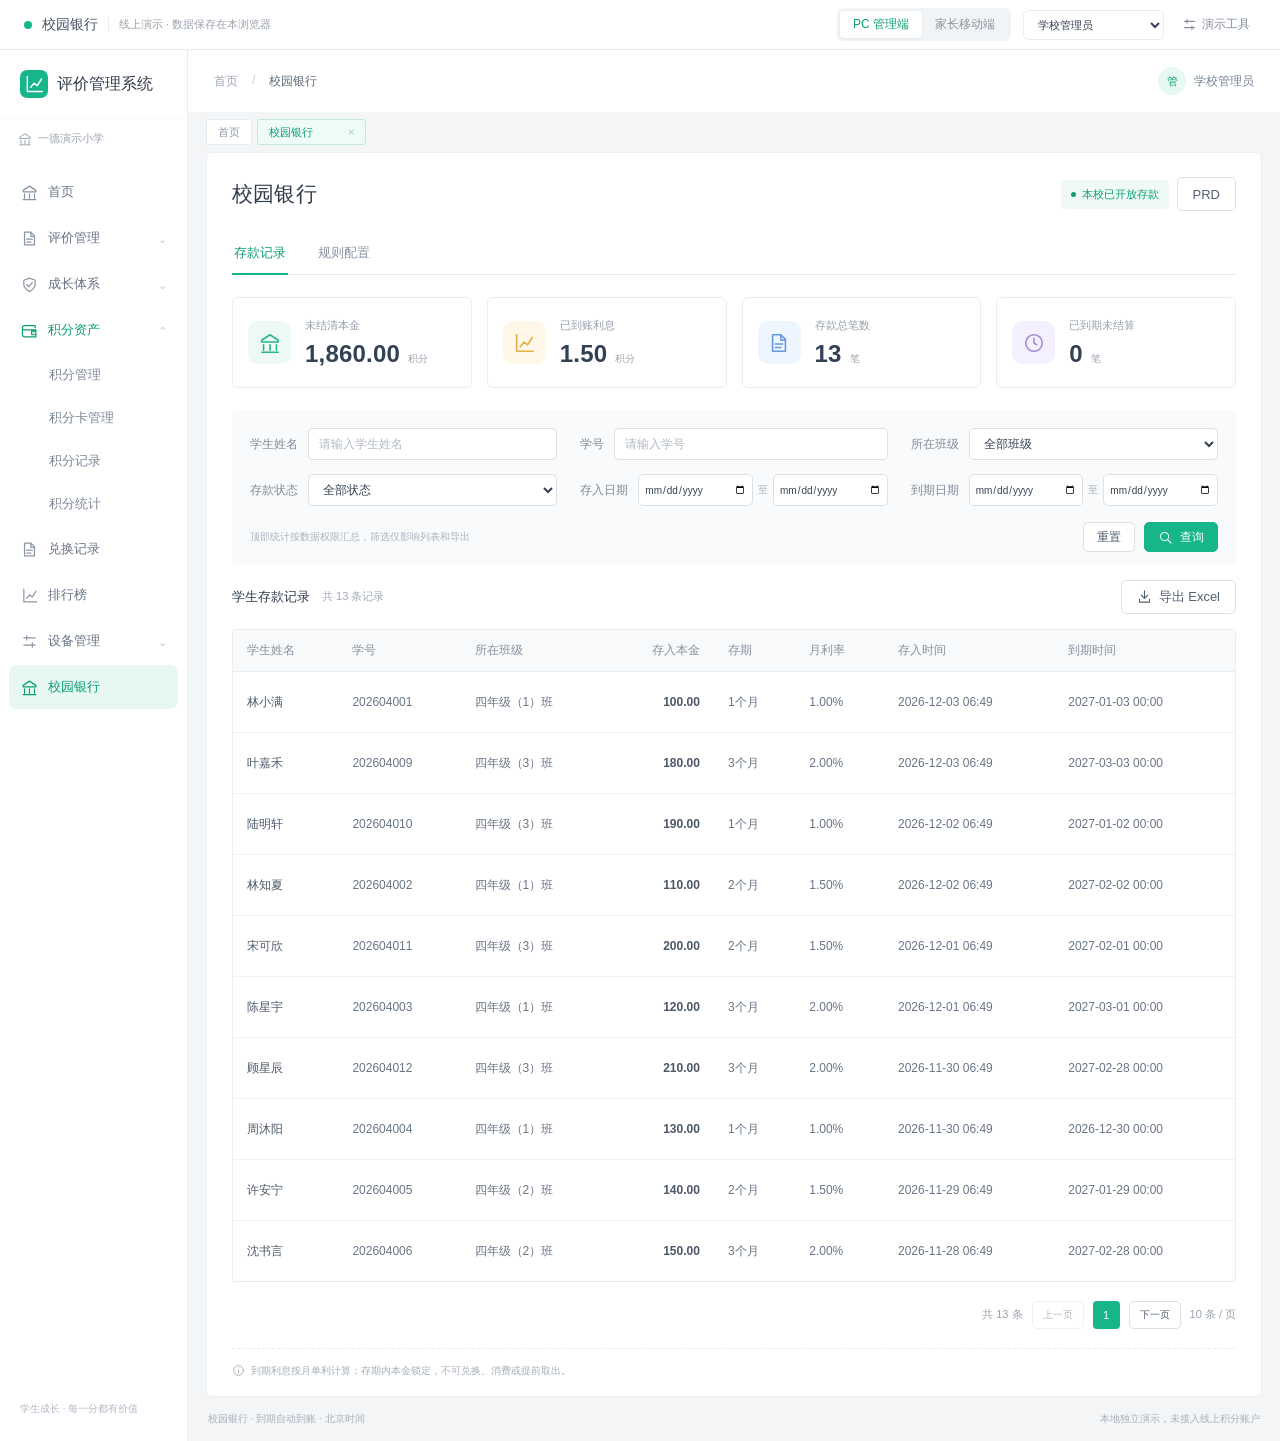
==== commit 825947d5: "Show only active and settled Campus Bank deposit statuses" ====
--- a/index.html
+++ b/index.html
@@ -6,7 +6,7 @@
   <meta name="theme-color" content="#16b88a">
   <meta name="description" content="评价管理系统校园银行，支持学校规则配置、家长主动存入与到期自动结算。">
   <link rel="icon" href="./favicon.svg" type="image/svg+xml">
-  <link rel="stylesheet" href="./styles.css?v=5b782219d74f">
+  <link rel="stylesheet" href="./styles.css?v=b4d40d584e14">
   <link rel="stylesheet" href="./original-wallet.css?v=e39c1d0c3969">
   <title>校园银行 · 评价管理系统</title>
 </head>
@@ -37,13 +37,12 @@
       </ul>
       <h4>状态与入账</h4>
       <ol>
-        <li><strong>存款中</strong>（<code>active</code>）表示当前时间早于到期时间。本金继续锁定，不可消费、再次存入或提前支取。</li>
-        <li><strong>待到账</strong>（<code>pending</code>）表示已达到到期时间但未完成入账，包括首次任务尚未执行或上次结算失败。</li>
+        <li><strong>存款中</strong>（<code>active</code>）表示本息尚未成功入账，覆盖未到期及到期后仍在结算的存款。本金保持锁定。已到期且未入账时，<code>settlementInProgress</code> 为真，详情提示系统正在处理到账。</li>
         <li>后台任务筛选到期时间已到、尚未结算且已到重试时间的订单，逐笔处理。在事务内再次确认订单未结算、账户锁定本金充足且入账金额合法。以存入时的快照为准。</li>
         <li>同一事务扣减锁定本金、增加可用本金并记本金返还流水。随后增加可用积分、累计获得积分和累计到账利息并记利息流水。订单更新为<strong>已到账</strong>（<code>settled</code>），记录实际到账时间并写成功审计。利息为 0.00 时也完成结算。到账后不自动续存。</li>
       </ol>
       <h4>失败重试与防重</h4>
-      <p>任一步失败时整笔事务回滚，本金继续锁定。单独记录待到账状态、失败原因、尝试次数和下次重试时间，间隔 60 秒重试。服务恢复后重新扫描到期未结算且已到重试时间的订单。通过事务内复核订单状态和「原订单 ID＋流水类型」唯一约束，防止重复返还或发息。</p>
+      <p>任一步失败时整笔事务回滚，本金继续锁定。系统写入内部重试标记 <code>pending</code>、失败原因、尝试次数和下次重试时间，间隔 60 秒重试。服务恢复后重新扫描到期未结算且已到重试时间的订单。通过事务内复核订单状态和「原订单 ID＋流水类型」唯一约束，防止重复返还或发息。</p>
       <p class="prd-note">演示服务每秒扫描到期订单。上线时由服务端定时任务接管调度和失败告警。到期时间是允许结算的最早时间，实际到账时间是结算记录中的时间。</p>
     </section>
     <section class="prd-section" aria-labelledby="prd-booking">
@@ -76,7 +75,7 @@
       <ul>
         <li>根据当前选中学生读取可用积分、未结清定期本金、累计到账利息和存款。切换学生后重新查询，接口按最新家长绑定校验访问范围。</li>
         <li>确认框展示服务端试算结果。请求超时后原样重试，规则变化时重新试算和确认。只有服务端提交成功才展示锁定结果并刷新余额。</li>
-        <li>「我的存款」按全部、存款中、待到账、已到账筛选。详情区分预计利息与实际到账时间，到账后展示本金返还和利息流水。</li>
+        <li>「我的存款」按全部、存款中、已到账筛选。详情区分预计利息与实际到账时间，到账后展示本金返还和利息流水。</li>
       </ul>
     </section>
   </template>
@@ -94,14 +93,14 @@
       <table class="prd-field-table" aria-labelledby="prd-stat-fields">
         <thead><tr><th scope="col">卡片</th><th scope="col">取值与计算</th></tr></thead>
         <tbody>
-          <tr><th scope="row">未结清本金</th><td><code>summary.locked</code>。汇总权限范围内「存款中」和「待到账」订单的存入本金。单位积分，保留两位小数。</td></tr>
+          <tr><th scope="row">未结清本金</th><td><code>summary.locked</code>。汇总权限范围内「存款中」订单的存入本金，包含已经到期但尚未结算的订单。单位积分，保留两位小数。</td></tr>
           <tr><th scope="row">已到账利息</th><td><code>summary.paid</code>。汇总权限范围内「已到账」订单的实际利息。取已结算订单按快照保存的 <code>expectedInterest</code>，该值与利息流水一致。单位积分，保留两位小数。</td></tr>
           <tr><th scope="row">存款总笔数</th><td><code>summary.count</code>。计数权限范围内全部状态的存款单，一个学生的多笔存款各计 1 笔。</td></tr>
-          <tr><th scope="row">待到账存款</th><td><code>summary.pending</code>。计数权限范围内已到期且尚未完成结算的订单，包含首次结算尚未执行和失败等待重试的订单。</td></tr>
+          <tr><th scope="row">已到期未结算</th><td><code>summary.pending</code>。计数权限范围内「存款中」且到期时间小于或等于查询时间的订单，包含首次结算尚未执行和失败等待重试的订单。</td></tr>
         </tbody>
       </table>
-      <p>无匹配记录时，两个金额卡片均为 0.00，两个笔数卡片均为 0，列表展示空状态。</p>
-      <p class="prd-note">例：权限范围内有 600.00 积分存款中、125.50 积分待到账，以及 100.00 积分已到账（实际利息 1.00）各一笔。四张卡片依次为 725.50 积分、1.00 积分、3 笔、1 笔。筛选「待到账」后，列表和导出仅含 125.50 积分的记录，顶部仍显示这四项汇总。</p>
+      <p>权限范围内无存款时，两个金额卡片均为 0.00，两个笔数卡片均为 0。筛选无匹配记录时，列表展示空状态。</p>
+      <p class="prd-note">例：权限范围内有 600.00 积分未到期、125.50 积分已到期未结算，以及 100.00 积分已到账（实际利息 1.00）各一笔。四张卡片依次为 725.50 积分、1.00 积分、3 笔、1 笔。筛选「存款中」后，列表和导出包含前两笔，顶部按权限范围汇总。</p>
 
       <h4 id="prd-record-fields">存款记录列表字段</h4>
       <table class="prd-field-table" aria-labelledby="prd-record-fields">
@@ -116,7 +115,7 @@
           <tr><th scope="row">存入时间</th><td><code>createdAt</code>。服务端确认存入成功时写入的时间。列表以北京时间显示 <code>YYYY-MM-DD HH:mm</code>。</td></tr>
           <tr><th scope="row">到期时间</th><td><code>dueAt</code>。取订单的到期时间快照，按「到期结算」一节的自然月规则生成。列表以北京时间显示 <code>YYYY-MM-DD HH:mm</code>，到期时刻为 00:00。</td></tr>
           <tr><th scope="row">到期利息</th><td><code>expectedInterest</code>。取存入时算定并存入快照的利息，按「+金额」展示，保留两位小数。待结算时为预计利息，已结算时同一数值已入账。是否入账由状态判断。</td></tr>
-          <tr><th scope="row">状态</th><td><code>status</code>。已完成结算优先显示「已到账」。其余订单在到期时间之前显示「存款中」，在到期时间及之后显示「待到账」。临界时刻按服务端时间判定，筛选、卡片和导出采用同一口径。</td></tr>
+          <tr><th scope="row">状态</th><td><code>status</code>。本息入账成功显示「已到账」，其他订单显示「存款中」。PC 列表、家长端和 Excel 使用相同口径。</td></tr>
           <tr><th scope="row">操作</th><td>「详情」以订单 ID 请求 <code>GET /api/deposits/:id</code>，重新校验学校与班级权限，读取订单快照、实际到账时间和该笔订单的关联流水。</td></tr>
         </tbody>
       </table>
@@ -149,6 +148,6 @@
   </template>
 
   <script src="./vendor/sql-wasm.js"></script>
-  <script src="./app.js?v=566ae72b42de" type="module"></script>
+  <script src="./app.js?v=06eea7151567" type="module"></script>
 </body>
 </html>
--- a/styles.css
+++ b/styles.css
@@ -1,5 +1,5 @@
 :root{font-family:-apple-system,BlinkMacSystemFont,"Segoe UI","PingFang SC","Microsoft YaHei",sans-serif;color:#303b49;background:#f3f5f7;font-synthesis:none;--green:#17b58a;--green-dark:#0d9e76;--line:#e9edf1;--muted:#8b95a3;--orange:#f66c4c}
-*{box-sizing:border-box}body{margin:0;font-size:13px}button,input,select{font:inherit}button{cursor:pointer}button:disabled{opacity:.45;cursor:not-allowed}button:focus-visible,a:focus-visible{outline:3px solid #8adcc5;outline-offset:3px}input,select{min-width:0;background:white;color:#354150;border:1px solid #dce1e7;border-radius:5px;height:35px;padding:0 10px;outline:none}input:focus,select:focus{border-color:var(--green);box-shadow:0 0 0 3px #17b58a12}input::placeholder{color:#b3bac3}select{cursor:pointer}input[type=checkbox]{width:16px;height:16px;accent-color:var(--green);margin:0}h1,h2,h3,p{margin:0}h1{font-size:21px;font-weight:650;letter-spacing:.2px}h2{font-size:15px;font-weight:600}strong{font-weight:600}.icon{width:19px;height:19px;flex-shrink:0;vertical-align:middle}.subtle{color:var(--muted);line-height:1.8}.positive{color:var(--green-dark);font-variant-numeric:tabular-nums}.orange{color:var(--orange)!important}.btn{height:34px;border:1px solid #dce1e7;background:#fff;border-radius:5px;padding:0 15px;color:#536070;display:inline-flex;align-items:center;justify-content:center;gap:7px;white-space:nowrap}.btn:hover:not(:disabled){border-color:var(--green);color:var(--green-dark)}.btn .icon{width:15px;height:15px}.btn.primary{background:var(--green);border-color:var(--green);color:white}.btn.primary:hover:not(:disabled){background:var(--green-dark)}.text-btn{border:0;background:none;padding:7px 0;color:var(--green-dark)}.icon-btn{border:0;background:none;color:#8b95a3;padding:5px}.demo-bar{min-height:48px;padding:8px 24px;display:flex;align-items:center;justify-content:space-between;gap:16px;background:#fff;border-bottom:1px solid var(--line);position:relative;z-index:5}.demo-identity{display:flex;align-items:center;gap:10px;color:#475467}.demo-dot{width:8px;height:8px;border-radius:50%;background:var(--green)}.demo-identity strong{font-size:14px}.demo-label{color:#9aa2ac;font-size:11px;padding-left:10px;border-left:1px solid var(--line)}.demo-actions{display:flex;align-items:center;gap:12px}.view-toggle{display:flex;background:#f1f4f6;padding:3px;border-radius:6px}.view-toggle button{border:0;background:none;color:#89929e;font-size:12px;padding:5px 13px;border-radius:4px}.view-toggle .selected{background:white;color:var(--green-dark);box-shadow:0 1px 3px #192b3912}.demo-actions select{height:30px;font-size:11px;border-color:var(--line)}.tool-button{border:0;background:none;display:flex;align-items:center;gap:5px;color:#828d9b;font-size:12px}.tool-button .icon{width:15px;height:15px}.tool-button.active{color:var(--green-dark)}.demo-tools{padding:18px 24px;background:#fff9e9;border-bottom:1px solid #f2e4bf;display:flex;align-items:center;justify-content:space-between;gap:20px}.demo-tools strong{font-size:14px}.demo-tools p{margin:5px 0;color:#9c8253;font-size:12px}.demo-tools span{font-size:12px;color:#9c8253}.tools-buttons{display:flex;align-items:center;gap:10px;flex-wrap:wrap}.check-label{display:flex;align-items:center;gap:8px;line-height:1.8;color:#566475}.admin-shell{display:grid;grid-template-columns:188px minmax(0,1fr);min-height:calc(100vh - 48px)}.sidebar{position:relative;background:white;border-right:1px solid var(--line);padding-bottom:70px}.brand{height:68px;display:flex;align-items:center;gap:9px;padding:0 20px;font-size:16px;font-weight:650;white-space:nowrap}.brand-mark{width:28px;height:28px;border-radius:7px;background:var(--green);color:white;display:grid;place-items:center}.brand-mark .icon{width:20px;height:20px}.school-label{font-size:11px;padding:12px 18px;border-top:1px solid #f7f8fa;color:#9aa2af;white-space:nowrap}.school-label .icon{height:14px;width:14px;margin-right:3px}.sidebar nav{padding:10px 9px}.nav-group{padding:13px 12px;display:flex;gap:10px;align-items:center;color:#677384;margin-top:2px}.nav-group .icon{width:17px;height:17px;color:#8a95a3}.nav-group .chevron{margin-left:auto;color:#a2aab4}.nav-group.expanded{color:var(--green-dark)}.nav-group.expanded .icon{color:var(--green-dark)}.nav-sub{padding:11px 12px 11px 40px;margin:3px 0;border-radius:5px;display:flex;align-items:center;gap:17px}.nav-sub.muted{color:#7d8795}.nav-sub.current{background:#e7f7f1;color:var(--green-dark);font-weight:600}.new-dot{width:5px;height:5px;border-radius:50%;background:var(--green)}.sidebar-foot{position:absolute;bottom:25px;left:20px;font-size:10px;color:#b2bac5}.topbar{height:62px;background:white;display:flex;align-items:center;justify-content:space-between;padding:0 26px}.breadcrumb{display:flex;gap:14px;color:#9aa4b1;font-size:12px}.breadcrumb strong{color:#5e6978;font-weight:500}.breadcrumb span{color:#c6ccd3}.user-block{display:flex;align-items:center;gap:8px;font-size:12px;color:#788494}.avatar{width:28px;height:28px;border-radius:50%;background:#e8f8f2;display:grid;place-items:center;color:var(--green-dark);font-size:11px}.route-tabs{height:40px;display:flex;align-items:center;gap:5px;padding:0 18px}.route-tabs>span{height:26px;display:flex;align-items:center;gap:35px;padding:0 11px;background:white;border:1px solid #e6eaee;border-radius:3px;color:#9099a5;font-size:11px}.route-tabs>span.active{color:var(--green-dark);border-color:#bee9db;background:#effbf7}.route-tabs .active span{color:#9dcebe}.page-card{background:#fff;margin:0 18px;padding:24px 25px 18px;min-height:calc(100vh - 199px);border-radius:6px;border:1px solid #edf0f3}.page-heading{display:flex;justify-content:space-between;align-items:center;margin-bottom:21px}.page-heading p{font-size:12px;color:#9aa3af;margin-top:8px}.school-status{display:flex;gap:6px;align-items:center;color:var(--green-dark);font-size:11px;padding:7px 10px;background:#effaf6;border-radius:4px}.school-status i{width:5px;height:5px;border-radius:50%;background:currentColor}.school-status.off{background:#f3f4f6;color:#9aa3af}.main-tabs{display:flex;gap:28px;border-bottom:1px solid var(--line);margin-bottom:22px}.main-tabs button{height:42px;border:0;background:none;color:#8a95a2;position:relative;padding:0 2px}.main-tabs button.active{color:var(--green-dark);font-weight:600}.main-tabs button.active:after{position:absolute;content:"";height:2px;left:0;right:0;bottom:-1px;background:var(--green)}.stat-grid{display:grid;grid-template-columns:repeat(4,minmax(0,1fr));gap:15px;margin-bottom:22px}.stat-card{display:flex;align-items:center;gap:14px;padding:19px 15px;border:1px solid var(--line);border-radius:6px}.stat-icon{width:43px;height:43px;border-radius:10px;display:grid;place-items:center}.stat-icon .icon{width:22px;height:22px}.stat-icon.mint{background:#edf9f4;color:#24b78e}.stat-icon.amber{background:#fff8e9;color:#e2ad45}.stat-icon.blue{background:#edf5ff;color:#6497df}.stat-icon.lilac{background:#f5f0ff;color:#a18bd5}.stat-card>div>span{color:#96a0ad;font-size:11px}.stat-card strong{display:block;font-size:24px;margin-top:7px;color:#334155;font-weight:600;letter-spacing:.2px;font-variant-numeric:tabular-nums}.stat-card small{font-size:10px;font-weight:400;color:#9aa4af;margin-left:8px}.filter-panel{padding:18px 18px 12px;background:#f8fafb;border-radius:5px}.filter-grid{display:grid;grid-template-columns:repeat(3,minmax(0,1fr));gap:14px 23px}.filter-grid>label{display:flex;align-items:center;gap:10px;font-size:12px;color:#818b98;white-space:nowrap}.filter-grid>label>input,.filter-grid>label>select{flex:1;width:100%}.filter-grid input,.filter-grid select{height:32px;font-size:12px}.filter-grid .date-filter>div{display:flex;align-items:center;gap:5px;min-width:0;flex:1}.date-filter input{padding:0 5px;width:100%;font-size:10px}.date-filter span{font-size:10px;color:#a6aeb8}.filter-footer{display:flex;justify-content:flex-end;align-items:center;gap:9px;margin-top:16px}.filter-footer>span{margin-right:auto;font-size:10px;color:#aab2bd}.filter-footer .btn{height:30px;padding:0 13px;font-size:12px}.table-toolbar{display:flex;align-items:center;justify-content:space-between;min-height:65px}.table-toolbar>div{display:flex;align-items:center;gap:12px}.table-toolbar h2{font-size:13px}.table-toolbar span{color:#a1aab6;font-size:11px}.table-wrap{overflow-x:auto;border:1px solid var(--line);border-radius:4px}table{width:100%;border-collapse:collapse;text-align:left;font-size:12px}thead th{height:41px;background:#f7f9fa;font-weight:500;color:#87919e;padding:0 14px;white-space:nowrap;border-bottom:1px solid var(--line)}td{padding:14px;color:#697585;border-bottom:1px solid #eff1f4;line-height:1.5;height:58px}tr:last-child td{border-bottom:0}tbody tr:hover{background:#fbfdfc}td strong{color:#4c5868;font-size:12px}.records-table{min-width:950px}.num{text-align:right;font-variant-numeric:tabular-nums}.cell-sub{display:block;font-size:10px;color:#a5aeba;margin-top:3px;white-space:nowrap}.badge{font-size:10px;display:inline-flex;align-items:center;gap:4px;border-radius:4px;padding:4px 7px;white-space:nowrap}.badge i{width:4px;height:4px;border-radius:50%;background:currentColor}.badge.active{color:#19ac80;background:#eaf8f1}.badge.pending{color:#ce9941;background:#fff7e7}.badge.settled{color:#8192a8;background:#eff3f8}.badge.disabled{color:#97a0aa;background:#f1f3f5}.pagination{display:flex;justify-content:flex-end;align-items:center;gap:9px;margin:19px 0;font-size:11px;color:#9aa3af}.pagination .btn{font-size:10px;height:28px;padding:0 10px}.page-current{width:27px;height:28px;display:grid;place-items:center;background:var(--green);color:white;border-radius:4px}.footnote{font-size:10px;color:#a3adb8;display:flex;align-items:center;gap:6px;border-top:1px dashed var(--line);padding-top:15px}.footnote .icon{width:13px;height:13px}.page-foot{padding:15px 20px;font-size:10px;color:#a8b0bb;display:flex;justify-content:space-between}.rule-notice{display:flex;gap:11px;padding:16px;background:#f0faf7;color:#279f7e;border:1px solid #dcf1e8;border-radius:5px;margin-bottom:24px}.rule-notice .icon{margin-top:1px}.rule-notice strong{font-size:12px;display:block;margin-bottom:6px}.rule-notice span{font-size:11px;color:#7e9e92}.settings-section{border:1px solid var(--line);border-radius:6px;padding:0 20px 15px;margin-bottom:25px}.section-heading{min-height:64px;display:flex;align-items:center;justify-content:space-between;gap:15px}.section-heading>div{display:flex;align-items:center;gap:15px}.section-heading span{font-size:11px;color:#a1aab5}.setting-row{display:flex;align-items:center;justify-content:space-between;gap:20px;padding:20px 0;border-bottom:1px solid #f0f2f4}.setting-row strong{font-size:12px}.setting-row p{font-size:11px;color:#a1aab4;margin-top:7px}.switch{position:relative;width:38px;height:22px;display:inline-block;flex-shrink:0}.switch input{position:absolute;opacity:0;width:100%;height:100%;z-index:2;cursor:pointer}.switch span{display:block;width:100%;height:100%;border-radius:15px;background:#cbd1d8}.switch span:after{content:"";position:absolute;width:18px;height:18px;top:2px;left:2px;background:white;border-radius:50%;box-shadow:0 1px 2px #0001;transition:transform .15s}.switch input:checked+span{background:var(--green)}.switch input:checked+span:after{transform:translateX(16px)}.switch input:focus-visible+span{outline:3px solid #8adcc5;outline-offset:3px}.suffix-field{display:flex;align-items:center;width:170px;border:1px solid #dce1e7;border-radius:4px}.suffix-field input{border:0;width:115px;box-shadow:none}.suffix-field span{color:#99a2af;font-size:11px}.setting-row.plain{border-bottom:0;padding-bottom:0}.setting-tags{display:flex;gap:8px;flex-wrap:wrap}.setting-tags span{padding:5px 8px;color:#95a09e;background:#f5f8f7;border-radius:3px;font-size:10px}.formula-note{margin:16px 0 2px;font-size:11px;line-height:1.8;color:#9ba5b1}.logs-table{min-width:650px}.empty-state{padding:50px 15px;display:flex;flex-direction:column;align-items:center;gap:12px;color:#b5bec8}.empty-state>.icon{width:45px;height:45px;color:#c6d9d2;margin-bottom:5px}.empty-state strong{color:#8f9caa;font-size:13px;font-weight:400}.empty-state span{font-size:11px}.mobile-stage{display:flex;justify-content:center;align-items:flex-start;gap:100px;padding:34px 30px 55px;background:#edf1f4;min-height:calc(100vh - 48px)}.mobile-caption{padding-top:145px;width:330px;position:sticky;top:70px}.caption-chip{font-size:11px;letter-spacing:2px;color:#8f9d9a;background:#e1ebe6;padding:6px 10px;border-radius:4px}.mobile-caption h1{font-size:32px;line-height:1.7;letter-spacing:2px;color:#4d625d;font-weight:550;margin:17px 0}.mobile-caption p{font-size:13px;line-height:2;color:#9caaa5;margin-bottom:32px}.mobile-caption>div{font-size:11px;color:#9faca7;display:flex;gap:9px;align-items:center;margin-bottom:15px}.mobile-caption>div .icon{width:16px;height:16px}.mobile-caption small{display:block;font-size:10px;line-height:1.9;color:#b0b9b4;margin-top:60px}.phone{width:414px;max-width:100%;background:#f7f8fa;border:1px solid #e7eaee;border-radius:18px;box-shadow:0 8px 35px #253c4b09;overflow:hidden;min-height:850px;color:#3c4554;flex-shrink:0}.mobile-header{height:57px;display:flex;align-items:center;justify-content:space-between;background:white;padding:0 14px;border-bottom:1px solid #f1f3f5}.mobile-header strong{font-size:16px;font-weight:600}.mobile-header button{border:0;background:none;color:#687487;padding:8px}.mobile-header .icon{width:20px;height:20px}.student-selector{margin:15px 18px;display:flex;align-items:center;gap:9px}.child-avatar{width:27px;height:27px;background:#fff0e6;color:#e19b6a;border-radius:50%;display:grid;place-items:center;font-size:12px}.student-selector select{border:0;background:none;box-shadow:none;font-size:12px;color:#6f7987;padding:0;width:calc(100% - 40px)}.bank-overview{margin:0 16px 15px;padding:21px 20px 0;border:1px solid #f6dfd3;border-radius:11px;background:linear-gradient(115deg,#fff6ef,#fff0e9)}.overview-top{display:flex;align-items:center;justify-content:space-between;color:#a87e65;font-size:11px}.overview-top>span:first-child{display:flex;align-items:center;gap:6px}.overview-top .icon{width:17px;height:17px}.overview-tag{border:1px solid #efd7c8;font-size:9px;padding:3px 6px;border-radius:4px;color:#c19378}.bank-overview>strong{display:block;margin:17px 0 22px;color:#a96f4d;font-size:34px;letter-spacing:.6px;font-weight:600;font-variant-numeric:tabular-nums}.bank-overview>strong small{font-size:10px;font-weight:400;margin-left:9px;color:#c59f83}.overview-bottom{border-top:1px solid #efdccd;display:flex;justify-content:space-between;padding:14px 0;color:#b29989;font-size:9px;gap:8px}.overview-bottom b{font-size:11px;font-weight:500;margin-left:4px;color:#ac7b5e}.deposit-card{margin:0 16px 19px;padding:18px 16px;background:white;border:1px solid #edf0f3;border-radius:10px}.mobile-section-title{display:flex;align-items:center;justify-content:space-between;margin-bottom:16px}.mobile-section-title h2{font-size:15px;color:#47515d;font-weight:600}.mobile-section-title>span{font-size:10px;color:#a7b0bb}.term-cards{display:flex;gap:9px;overflow-x:auto;padding-bottom:3px;margin-bottom:18px}.term-card{position:relative;min-width:92px;flex:1;border:1px solid #e9edf1;border-radius:7px;background:white;display:flex;flex-direction:column;align-items:center;padding:13px 12px 12px;gap:6px;overflow:hidden}.term-card>span:first-child{font-size:12px;color:#6e7885}.term-card strong{font-size:25px;line-height:1.5;color:#8793a4;font-weight:550;white-space:nowrap}.term-card strong small{font-size:11px;margin-left:2px}.term-card>span:last-of-type{font-size:10px;color:#b4bbc5}.term-card.selected{background:#fff8f4;border-color:#f4a68d}.term-card.selected strong{color:var(--orange)}.term-card.selected>span:first-child{color:#b77760}.term-card i{position:absolute;bottom:0;right:0;width:19px;height:18px;color:white;background:var(--orange);border-top-left-radius:8px;display:grid;place-items:center}.term-card i .icon{width:12px;height:12px}.amount-label{font-size:12px;color:#8e98a6;display:block;margin-bottom:10px}.amount-input{display:flex;align-items:center;border-bottom:1px solid #e9edf1;padding-bottom:10px;gap:5px}.amount-input input{border:0;padding:0;background:none;width:100%;height:36px;font-size:26px;box-shadow:none;color:#404d5c;font-weight:500}.amount-input input::placeholder{font-size:18px;font-weight:400;color:#d0d5dc}.amount-input button{border:0;background:none;color:var(--orange);font-size:11px;white-space:nowrap;padding:7px 0}.amount-help{font-size:10px;color:#b4bcc6;margin-top:10px}.return-preview{margin-top:17px;padding:13px;background:#f9fafb;border-radius:5px;display:flex;flex-direction:column;gap:11px}.return-preview>div{display:flex;justify-content:space-between;gap:10px;align-items:center;font-size:10px}.return-preview span{color:#9ba5b0}.return-preview strong{font-size:15px;font-weight:550;color:var(--orange)}.return-preview b{font-size:10px;color:#8d98a5;font-weight:400}.lock-notice{font-size:9px;color:#b5a697;display:flex;gap:5px;align-items:flex-start;line-height:1.7;margin:13px 0}.lock-notice .icon{width:12px;height:12px;margin-top:2px}.mobile-primary{width:100%;height:43px;border:0;border-radius:6px;background:var(--orange);color:white;font-size:13px;letter-spacing:1px}.mobile-primary:hover{background:#e75e3e}.mobile-records{padding:0 16px}.mobile-records>.mobile-section-title{margin:0 2px 13px}.record-tabs{display:flex;gap:22px;margin-bottom:12px;padding:0 3px}.record-tabs button{border:0;background:none;color:#a1aab5;font-size:11px;padding:5px 0 10px;position:relative}.record-tabs button.active{color:var(--orange);font-weight:600}.record-tabs button.active:after{content:"";position:absolute;bottom:0;left:15%;width:70%;height:2px;background:var(--orange);border-radius:3px}.mobile-record{display:block;text-align:left;width:100%;padding:15px;background:#fff;border:1px solid #ebeff2;border-radius:8px;margin-bottom:12px;color:inherit}.mobile-record:hover{border-color:#e5cdbb}.record-top{display:flex;align-items:center;justify-content:space-between;font-size:11px;color:#6b7785}.record-top small{font-size:9px;color:#acb4bf;margin-left:6px}.record-top .badge{font-size:9px;padding:3px 5px}.record-values{display:flex;margin:16px 0;gap:20px}.record-values>div{flex:1;display:flex;flex-direction:column;gap:7px}.record-values span{font-size:9px;color:#a6b0bc}.record-values strong{font-size:21px;font-weight:500;color:#5e6b7d;font-variant-numeric:tabular-nums}.record-values>div:last-child strong{font-size:18px}.record-bottom{display:flex;justify-content:space-between;font-size:9px;color:#b4bdc8;border-top:1px solid #f3f4f6;padding-top:11px}.record-bottom>span:last-child{color:#a8b2be}.mobile-foot{display:flex;align-items:center;justify-content:center;gap:5px;margin:24px 12px;color:#bfc6ce;font-size:9px}.mobile-foot .icon{width:12px;height:12px}.closed-notice{display:flex;align-items:center;flex-direction:column;padding:25px 0;gap:12px;color:#a8b1bc;text-align:center}.closed-notice>.icon{width:32px;height:32px;color:#d3b395}.closed-notice strong{font-size:13px;font-weight:500}.closed-notice span{font-size:10px;line-height:1.8}.wallet-card{margin:10px 16px 0;border-radius:10px;background:var(--orange);color:white;padding:24px}.wallet-card>span{font-size:12px;opacity:.8}.wallet-card>strong{display:block;font-size:39px;margin:15px 0 27px;font-weight:600;letter-spacing:.4px}.wallet-card>div{display:flex;gap:30px;border-top:1px solid #ffffff30;padding-top:17px}.wallet-card>div span{font-size:10px;color:#ffffffa8}.wallet-card b{display:block;font-size:16px;font-weight:500;margin-top:8px;color:white}.wallet-mini{display:flex;justify-content:space-around;background:white;margin:0 16px;padding:18px;border-radius:0 0 10px 10px}.wallet-mini>span{font-size:10px;color:#a9b2bd;text-align:center}.wallet-mini strong{display:block;font-size:17px;margin-top:10px;color:#6e7c8a;font-weight:500}.bank-entry{display:flex;align-items:center;gap:12px;width:calc(100% - 32px);margin:20px 16px;border:1px solid #edf0f3;border-radius:10px;padding:20px 15px;background:white;text-align:left}.entry-icon{width:39px;height:39px;display:grid;place-items:center;background:#fff2e6;border-radius:9px;color:#df9e5c}.bank-entry>div{flex:1}.bank-entry strong{font-size:13px;color:#65717e;display:block}.bank-entry>div span{display:block;color:#aab4bf;font-size:10px;margin-top:7px}.bank-entry>.icon{width:16px;color:#c1c9d2}.wallet-explanation{margin:25px 23px;color:#abb4bf;font-size:11px;line-height:2}.wallet-explanation h2{font-size:12px;color:#8b98a7;margin-bottom:13px}.wallet-explanation p{margin-bottom:10px}.modal{width:520px;max-width:calc(100vw - 28px);max-height:90vh;padding:0;border:0;border-radius:10px;background:white;color:#4b5869;box-shadow:0 15px 80px #0e263b30}.modal::backdrop{background:#1e293b65;backdrop-filter:blur(2px)}.modal>header{height:62px;display:flex;align-items:center;justify-content:space-between;padding:0 24px;border-bottom:1px solid var(--line)}.modal>header h2{font-size:16px}.modal-body{padding:23px 25px}.form-field{display:flex;flex-direction:column;gap:10px;margin-bottom:20px;font-size:12px;color:#788494}.form-field input,.form-field select{height:39px;color:#4f5e6d}.form-field input[readonly]{background:#f7f9fa;color:#a0aab5}.product-enabled{font-size:12px;margin:20px 0}.inline-notice{display:flex;align-items:flex-start;gap:8px;font-size:11px;line-height:1.9;background:#f3f9f6;color:#85a193;border-radius:5px;padding:12px 13px;margin-top:18px}.inline-notice>.icon{width:15px;height:15px;margin-top:3px}.form-error{font-size:12px;color:#df6c59;line-height:1.8;margin-top:12px}.form-error:empty{display:none}.modal-actions{display:flex;justify-content:flex-end;gap:10px;padding-top:23px}.detail-hero{display:flex;flex-direction:column;align-items:center;gap:13px;padding:0 0 20px;border-bottom:1px solid #f1f3f5}.detail-hero>span:not(.badge){font-size:11px;color:#a3aeba}.detail-hero>strong{font-size:32px;color:#4c5a6b;font-weight:550}.detail-hero>strong small{font-size:11px;color:#a4adb7;margin-left:8px;font-weight:400}.detail-list{margin:17px 0}.detail-list>div{display:flex;justify-content:space-between;align-items:flex-start;gap:18px;padding:8px 0;font-size:11px;line-height:1.8}.detail-list dt{color:#9aa5b2;flex-shrink:0}.detail-list dd{margin:0;text-align:right;color:#677789}.detail-list .id-text{font-size:9px;word-break:break-all;color:#a8b2bf}.ledger-title{font-size:12px;margin:24px 0 16px}.ledger-list>div{display:flex;align-items:center;gap:10px;padding:10px 0}.timeline-dot{width:6px;height:6px;background:#c5dfd3;border-radius:50%;flex-shrink:0}.ledger-list>div>div{flex:1}.ledger-list strong{font-size:11px;font-weight:400;display:block;color:#7f8c9c}.ledger-list span:not(.timeline-dot){font-size:9px;color:#b0bac5;display:block;margin-top:5px}.ledger-list b{font-size:12px;font-weight:500;color:#849b90}.confirm-owner{display:flex;align-items:center;justify-content:center;gap:7px;color:#95a0ad;font-size:12px}.confirm-owner .icon{width:16px;height:16px}.confirm-amount{text-align:center;font-size:35px;color:#5b6878;margin:20px 0 26px;font-weight:550}.confirm-amount small{font-size:11px;color:#a4adba;margin-left:8px}.confirm-lock{display:flex;align-items:flex-start;gap:8px;background:#fff7ed;color:#bc956c;padding:13px;font-size:11px;line-height:1.9;border-radius:5px}.confirm-lock .icon{width:16px;height:16px;margin-top:3px}.mobile-modal .btn.primary{background:var(--orange);border-color:var(--orange)}.mobile-modal .modal-actions{display:grid;grid-template-columns:1fr 1.6fr}.mobile-modal .modal-actions:has(>button:only-child){grid-template-columns:1fr}.mobile-modal .modal-actions .btn{height:40px}.help-text{font-size:12px;line-height:2;color:#8c98a7}.help-text p{margin-bottom:12px}#toast{position:fixed;top:70px;left:50%;transform:translate(-50%,-10px);opacity:0;pointer-events:none;z-index:100;padding:13px 22px;background:#edf9f3;border:1px solid #c4e8d6;border-radius:7px;color:#319676;font-size:12px;max-width:min(90vw,600px);box-shadow:0 6px 22px #213d2920;transition:.18s;line-height:1.7}#toast.visible{opacity:1;transform:translate(-50%,0)}#toast.error{background:#fff4ef;border-color:#f2d6c7;color:#cc775d}.loading,.boot-error{padding:100px 30px;text-align:center;color:#9ba7b4}.boot-error p{margin:20px}.loading{font-size:14px}
+*{box-sizing:border-box}body{margin:0;font-size:13px}button,input,select{font:inherit}button{cursor:pointer}button:disabled{opacity:.45;cursor:not-allowed}button:focus-visible,a:focus-visible{outline:3px solid #8adcc5;outline-offset:3px}input,select{min-width:0;background:white;color:#354150;border:1px solid #dce1e7;border-radius:5px;height:35px;padding:0 10px;outline:none}input:focus,select:focus{border-color:var(--green);box-shadow:0 0 0 3px #17b58a12}input::placeholder{color:#b3bac3}select{cursor:pointer}input[type=checkbox]{width:16px;height:16px;accent-color:var(--green);margin:0}h1,h2,h3,p{margin:0}h1{font-size:21px;font-weight:650;letter-spacing:.2px}h2{font-size:15px;font-weight:600}strong{font-weight:600}.icon{width:19px;height:19px;flex-shrink:0;vertical-align:middle}.subtle{color:var(--muted);line-height:1.8}.positive{color:var(--green-dark);font-variant-numeric:tabular-nums}.orange{color:var(--orange)!important}.btn{height:34px;border:1px solid #dce1e7;background:#fff;border-radius:5px;padding:0 15px;color:#536070;display:inline-flex;align-items:center;justify-content:center;gap:7px;white-space:nowrap}.btn:hover:not(:disabled){border-color:var(--green);color:var(--green-dark)}.btn .icon{width:15px;height:15px}.btn.primary{background:var(--green);border-color:var(--green);color:white}.btn.primary:hover:not(:disabled){background:var(--green-dark)}.text-btn{border:0;background:none;padding:7px 0;color:var(--green-dark)}.icon-btn{border:0;background:none;color:#8b95a3;padding:5px}.demo-bar{min-height:48px;padding:8px 24px;display:flex;align-items:center;justify-content:space-between;gap:16px;background:#fff;border-bottom:1px solid var(--line);position:relative;z-index:5}.demo-identity{display:flex;align-items:center;gap:10px;color:#475467}.demo-dot{width:8px;height:8px;border-radius:50%;background:var(--green)}.demo-identity strong{font-size:14px}.demo-label{color:#9aa2ac;font-size:11px;padding-left:10px;border-left:1px solid var(--line)}.demo-actions{display:flex;align-items:center;gap:12px}.view-toggle{display:flex;background:#f1f4f6;padding:3px;border-radius:6px}.view-toggle button{border:0;background:none;color:#89929e;font-size:12px;padding:5px 13px;border-radius:4px}.view-toggle .selected{background:white;color:var(--green-dark);box-shadow:0 1px 3px #192b3912}.demo-actions select{height:30px;font-size:11px;border-color:var(--line)}.tool-button{border:0;background:none;display:flex;align-items:center;gap:5px;color:#828d9b;font-size:12px}.tool-button .icon{width:15px;height:15px}.tool-button.active{color:var(--green-dark)}.demo-tools{padding:18px 24px;background:#fff9e9;border-bottom:1px solid #f2e4bf;display:flex;align-items:center;justify-content:space-between;gap:20px}.demo-tools strong{font-size:14px}.demo-tools p{margin:5px 0;color:#9c8253;font-size:12px}.demo-tools span{font-size:12px;color:#9c8253}.tools-buttons{display:flex;align-items:center;gap:10px;flex-wrap:wrap}.check-label{display:flex;align-items:center;gap:8px;line-height:1.8;color:#566475}.admin-shell{display:grid;grid-template-columns:188px minmax(0,1fr);min-height:calc(100vh - 48px)}.sidebar{position:relative;background:white;border-right:1px solid var(--line);padding-bottom:70px}.brand{height:68px;display:flex;align-items:center;gap:9px;padding:0 20px;font-size:16px;font-weight:650;white-space:nowrap}.brand-mark{width:28px;height:28px;border-radius:7px;background:var(--green);color:white;display:grid;place-items:center}.brand-mark .icon{width:20px;height:20px}.school-label{font-size:11px;padding:12px 18px;border-top:1px solid #f7f8fa;color:#9aa2af;white-space:nowrap}.school-label .icon{height:14px;width:14px;margin-right:3px}.sidebar nav{padding:10px 9px}.nav-group{padding:13px 12px;display:flex;gap:10px;align-items:center;color:#677384;margin-top:2px}.nav-group .icon{width:17px;height:17px;color:#8a95a3}.nav-group .chevron{margin-left:auto;color:#a2aab4}.nav-group.expanded{color:var(--green-dark)}.nav-group.expanded .icon{color:var(--green-dark)}.nav-sub{padding:11px 12px 11px 40px;margin:3px 0;border-radius:5px;display:flex;align-items:center;gap:17px}.nav-sub.muted{color:#7d8795}.nav-sub.current{background:#e7f7f1;color:var(--green-dark);font-weight:600}.new-dot{width:5px;height:5px;border-radius:50%;background:var(--green)}.sidebar-foot{position:absolute;bottom:25px;left:20px;font-size:10px;color:#b2bac5}.topbar{height:62px;background:white;display:flex;align-items:center;justify-content:space-between;padding:0 26px}.breadcrumb{display:flex;gap:14px;color:#9aa4b1;font-size:12px}.breadcrumb strong{color:#5e6978;font-weight:500}.breadcrumb span{color:#c6ccd3}.user-block{display:flex;align-items:center;gap:8px;font-size:12px;color:#788494}.avatar{width:28px;height:28px;border-radius:50%;background:#e8f8f2;display:grid;place-items:center;color:var(--green-dark);font-size:11px}.route-tabs{height:40px;display:flex;align-items:center;gap:5px;padding:0 18px}.route-tabs>span{height:26px;display:flex;align-items:center;gap:35px;padding:0 11px;background:white;border:1px solid #e6eaee;border-radius:3px;color:#9099a5;font-size:11px}.route-tabs>span.active{color:var(--green-dark);border-color:#bee9db;background:#effbf7}.route-tabs .active span{color:#9dcebe}.page-card{background:#fff;margin:0 18px;padding:24px 25px 18px;min-height:calc(100vh - 199px);border-radius:6px;border:1px solid #edf0f3}.page-heading{display:flex;justify-content:space-between;align-items:center;margin-bottom:21px}.page-heading p{font-size:12px;color:#9aa3af;margin-top:8px}.school-status{display:flex;gap:6px;align-items:center;color:var(--green-dark);font-size:11px;padding:7px 10px;background:#effaf6;border-radius:4px}.school-status i{width:5px;height:5px;border-radius:50%;background:currentColor}.school-status.off{background:#f3f4f6;color:#9aa3af}.main-tabs{display:flex;gap:28px;border-bottom:1px solid var(--line);margin-bottom:22px}.main-tabs button{height:42px;border:0;background:none;color:#8a95a2;position:relative;padding:0 2px}.main-tabs button.active{color:var(--green-dark);font-weight:600}.main-tabs button.active:after{position:absolute;content:"";height:2px;left:0;right:0;bottom:-1px;background:var(--green)}.stat-grid{display:grid;grid-template-columns:repeat(4,minmax(0,1fr));gap:15px;margin-bottom:22px}.stat-card{display:flex;align-items:center;gap:14px;padding:19px 15px;border:1px solid var(--line);border-radius:6px}.stat-icon{width:43px;height:43px;border-radius:10px;display:grid;place-items:center}.stat-icon .icon{width:22px;height:22px}.stat-icon.mint{background:#edf9f4;color:#24b78e}.stat-icon.amber{background:#fff8e9;color:#e2ad45}.stat-icon.blue{background:#edf5ff;color:#6497df}.stat-icon.lilac{background:#f5f0ff;color:#a18bd5}.stat-card>div>span{color:#96a0ad;font-size:11px}.stat-card strong{display:block;font-size:24px;margin-top:7px;color:#334155;font-weight:600;letter-spacing:.2px;font-variant-numeric:tabular-nums}.stat-card small{font-size:10px;font-weight:400;color:#9aa4af;margin-left:8px}.filter-panel{padding:18px 18px 12px;background:#f8fafb;border-radius:5px}.filter-grid{display:grid;grid-template-columns:repeat(3,minmax(0,1fr));gap:14px 23px}.filter-grid>label{display:flex;align-items:center;gap:10px;font-size:12px;color:#818b98;white-space:nowrap}.filter-grid>label>input,.filter-grid>label>select{flex:1;width:100%}.filter-grid input,.filter-grid select{height:32px;font-size:12px}.filter-grid .date-filter>div{display:flex;align-items:center;gap:5px;min-width:0;flex:1}.date-filter input{padding:0 5px;width:100%;font-size:10px}.date-filter span{font-size:10px;color:#a6aeb8}.filter-footer{display:flex;justify-content:flex-end;align-items:center;gap:9px;margin-top:16px}.filter-footer>span{margin-right:auto;font-size:10px;color:#aab2bd}.filter-footer .btn{height:30px;padding:0 13px;font-size:12px}.table-toolbar{display:flex;align-items:center;justify-content:space-between;min-height:65px}.table-toolbar>div{display:flex;align-items:center;gap:12px}.table-toolbar h2{font-size:13px}.table-toolbar span{color:#a1aab6;font-size:11px}.table-wrap{overflow-x:auto;border:1px solid var(--line);border-radius:4px}table{width:100%;border-collapse:collapse;text-align:left;font-size:12px}thead th{height:41px;background:#f7f9fa;font-weight:500;color:#87919e;padding:0 14px;white-space:nowrap;border-bottom:1px solid var(--line)}td{padding:14px;color:#697585;border-bottom:1px solid #eff1f4;line-height:1.5;height:58px}tr:last-child td{border-bottom:0}tbody tr:hover{background:#fbfdfc}td strong{color:#4c5868;font-size:12px}.records-table{min-width:950px}.num{text-align:right;font-variant-numeric:tabular-nums}.cell-sub{display:block;font-size:10px;color:#a5aeba;margin-top:3px;white-space:nowrap}.badge{font-size:10px;display:inline-flex;align-items:center;gap:4px;border-radius:4px;padding:4px 7px;white-space:nowrap}.badge i{width:4px;height:4px;border-radius:50%;background:currentColor}.badge.active{color:#19ac80;background:#eaf8f1}.badge.settled{color:#8192a8;background:#eff3f8}.badge.disabled{color:#97a0aa;background:#f1f3f5}.pagination{display:flex;justify-content:flex-end;align-items:center;gap:9px;margin:19px 0;font-size:11px;color:#9aa3af}.pagination .btn{font-size:10px;height:28px;padding:0 10px}.page-current{width:27px;height:28px;display:grid;place-items:center;background:var(--green);color:white;border-radius:4px}.footnote{font-size:10px;color:#a3adb8;display:flex;align-items:center;gap:6px;border-top:1px dashed var(--line);padding-top:15px}.footnote .icon{width:13px;height:13px}.page-foot{padding:15px 20px;font-size:10px;color:#a8b0bb;display:flex;justify-content:space-between}.rule-notice{display:flex;gap:11px;padding:16px;background:#f0faf7;color:#279f7e;border:1px solid #dcf1e8;border-radius:5px;margin-bottom:24px}.rule-notice .icon{margin-top:1px}.rule-notice strong{font-size:12px;display:block;margin-bottom:6px}.rule-notice span{font-size:11px;color:#7e9e92}.settings-section{border:1px solid var(--line);border-radius:6px;padding:0 20px 15px;margin-bottom:25px}.section-heading{min-height:64px;display:flex;align-items:center;justify-content:space-between;gap:15px}.section-heading>div{display:flex;align-items:center;gap:15px}.section-heading span{font-size:11px;color:#a1aab5}.setting-row{display:flex;align-items:center;justify-content:space-between;gap:20px;padding:20px 0;border-bottom:1px solid #f0f2f4}.setting-row strong{font-size:12px}.setting-row p{font-size:11px;color:#a1aab4;margin-top:7px}.switch{position:relative;width:38px;height:22px;display:inline-block;flex-shrink:0}.switch input{position:absolute;opacity:0;width:100%;height:100%;z-index:2;cursor:pointer}.switch span{display:block;width:100%;height:100%;border-radius:15px;background:#cbd1d8}.switch span:after{content:"";position:absolute;width:18px;height:18px;top:2px;left:2px;background:white;border-radius:50%;box-shadow:0 1px 2px #0001;transition:transform .15s}.switch input:checked+span{background:var(--green)}.switch input:checked+span:after{transform:translateX(16px)}.switch input:focus-visible+span{outline:3px solid #8adcc5;outline-offset:3px}.suffix-field{display:flex;align-items:center;width:170px;border:1px solid #dce1e7;border-radius:4px}.suffix-field input{border:0;width:115px;box-shadow:none}.suffix-field span{color:#99a2af;font-size:11px}.setting-row.plain{border-bottom:0;padding-bottom:0}.setting-tags{display:flex;gap:8px;flex-wrap:wrap}.setting-tags span{padding:5px 8px;color:#95a09e;background:#f5f8f7;border-radius:3px;font-size:10px}.formula-note{margin:16px 0 2px;font-size:11px;line-height:1.8;color:#9ba5b1}.logs-table{min-width:650px}.empty-state{padding:50px 15px;display:flex;flex-direction:column;align-items:center;gap:12px;color:#b5bec8}.empty-state>.icon{width:45px;height:45px;color:#c6d9d2;margin-bottom:5px}.empty-state strong{color:#8f9caa;font-size:13px;font-weight:400}.empty-state span{font-size:11px}.mobile-stage{display:flex;justify-content:center;align-items:flex-start;gap:100px;padding:34px 30px 55px;background:#edf1f4;min-height:calc(100vh - 48px)}.mobile-caption{padding-top:145px;width:330px;position:sticky;top:70px}.caption-chip{font-size:11px;letter-spacing:2px;color:#8f9d9a;background:#e1ebe6;padding:6px 10px;border-radius:4px}.mobile-caption h1{font-size:32px;line-height:1.7;letter-spacing:2px;color:#4d625d;font-weight:550;margin:17px 0}.mobile-caption p{font-size:13px;line-height:2;color:#9caaa5;margin-bottom:32px}.mobile-caption>div{font-size:11px;color:#9faca7;display:flex;gap:9px;align-items:center;margin-bottom:15px}.mobile-caption>div .icon{width:16px;height:16px}.mobile-caption small{display:block;font-size:10px;line-height:1.9;color:#b0b9b4;margin-top:60px}.phone{width:414px;max-width:100%;background:#f7f8fa;border:1px solid #e7eaee;border-radius:18px;box-shadow:0 8px 35px #253c4b09;overflow:hidden;min-height:850px;color:#3c4554;flex-shrink:0}.mobile-header{height:57px;display:flex;align-items:center;justify-content:space-between;background:white;padding:0 14px;border-bottom:1px solid #f1f3f5}.mobile-header strong{font-size:16px;font-weight:600}.mobile-header button{border:0;background:none;color:#687487;padding:8px}.mobile-header .icon{width:20px;height:20px}.student-selector{margin:15px 18px;display:flex;align-items:center;gap:9px}.child-avatar{width:27px;height:27px;background:#fff0e6;color:#e19b6a;border-radius:50%;display:grid;place-items:center;font-size:12px}.student-selector select{border:0;background:none;box-shadow:none;font-size:12px;color:#6f7987;padding:0;width:calc(100% - 40px)}.bank-overview{margin:0 16px 15px;padding:21px 20px 0;border:1px solid #f6dfd3;border-radius:11px;background:linear-gradient(115deg,#fff6ef,#fff0e9)}.overview-top{display:flex;align-items:center;justify-content:space-between;color:#a87e65;font-size:11px}.overview-top>span:first-child{display:flex;align-items:center;gap:6px}.overview-top .icon{width:17px;height:17px}.overview-tag{border:1px solid #efd7c8;font-size:9px;padding:3px 6px;border-radius:4px;color:#c19378}.bank-overview>strong{display:block;margin:17px 0 22px;color:#a96f4d;font-size:34px;letter-spacing:.6px;font-weight:600;font-variant-numeric:tabular-nums}.bank-overview>strong small{font-size:10px;font-weight:400;margin-left:9px;color:#c59f83}.overview-bottom{border-top:1px solid #efdccd;display:flex;justify-content:space-between;padding:14px 0;color:#b29989;font-size:9px;gap:8px}.overview-bottom b{font-size:11px;font-weight:500;margin-left:4px;color:#ac7b5e}.deposit-card{margin:0 16px 19px;padding:18px 16px;background:white;border:1px solid #edf0f3;border-radius:10px}.mobile-section-title{display:flex;align-items:center;justify-content:space-between;margin-bottom:16px}.mobile-section-title h2{font-size:15px;color:#47515d;font-weight:600}.mobile-section-title>span{font-size:10px;color:#a7b0bb}.term-cards{display:flex;gap:9px;overflow-x:auto;padding-bottom:3px;margin-bottom:18px}.term-card{position:relative;min-width:92px;flex:1;border:1px solid #e9edf1;border-radius:7px;background:white;display:flex;flex-direction:column;align-items:center;padding:13px 12px 12px;gap:6px;overflow:hidden}.term-card>span:first-child{font-size:12px;color:#6e7885}.term-card strong{font-size:25px;line-height:1.5;color:#8793a4;font-weight:550;white-space:nowrap}.term-card strong small{font-size:11px;margin-left:2px}.term-card>span:last-of-type{font-size:10px;color:#b4bbc5}.term-card.selected{background:#fff8f4;border-color:#f4a68d}.term-card.selected strong{color:var(--orange)}.term-card.selected>span:first-child{color:#b77760}.term-card i{position:absolute;bottom:0;right:0;width:19px;height:18px;color:white;background:var(--orange);border-top-left-radius:8px;display:grid;place-items:center}.term-card i .icon{width:12px;height:12px}.amount-label{font-size:12px;color:#8e98a6;display:block;margin-bottom:10px}.amount-input{display:flex;align-items:center;border-bottom:1px solid #e9edf1;padding-bottom:10px;gap:5px}.amount-input input{border:0;padding:0;background:none;width:100%;height:36px;font-size:26px;box-shadow:none;color:#404d5c;font-weight:500}.amount-input input::placeholder{font-size:18px;font-weight:400;color:#d0d5dc}.amount-input button{border:0;background:none;color:var(--orange);font-size:11px;white-space:nowrap;padding:7px 0}.amount-help{font-size:10px;color:#b4bcc6;margin-top:10px}.return-preview{margin-top:17px;padding:13px;background:#f9fafb;border-radius:5px;display:flex;flex-direction:column;gap:11px}.return-preview>div{display:flex;justify-content:space-between;gap:10px;align-items:center;font-size:10px}.return-preview span{color:#9ba5b0}.return-preview strong{font-size:15px;font-weight:550;color:var(--orange)}.return-preview b{font-size:10px;color:#8d98a5;font-weight:400}.lock-notice{font-size:9px;color:#b5a697;display:flex;gap:5px;align-items:flex-start;line-height:1.7;margin:13px 0}.lock-notice .icon{width:12px;height:12px;margin-top:2px}.mobile-primary{width:100%;height:43px;border:0;border-radius:6px;background:var(--orange);color:white;font-size:13px;letter-spacing:1px}.mobile-primary:hover{background:#e75e3e}.mobile-records{padding:0 16px}.mobile-records>.mobile-section-title{margin:0 2px 13px}.record-tabs{display:flex;gap:22px;margin-bottom:12px;padding:0 3px}.record-tabs button{border:0;background:none;color:#a1aab5;font-size:11px;padding:5px 0 10px;position:relative}.record-tabs button.active{color:var(--orange);font-weight:600}.record-tabs button.active:after{content:"";position:absolute;bottom:0;left:15%;width:70%;height:2px;background:var(--orange);border-radius:3px}.mobile-record{display:block;text-align:left;width:100%;padding:15px;background:#fff;border:1px solid #ebeff2;border-radius:8px;margin-bottom:12px;color:inherit}.mobile-record:hover{border-color:#e5cdbb}.record-top{display:flex;align-items:center;justify-content:space-between;font-size:11px;color:#6b7785}.record-top small{font-size:9px;color:#acb4bf;margin-left:6px}.record-top .badge{font-size:9px;padding:3px 5px}.record-values{display:flex;margin:16px 0;gap:20px}.record-values>div{flex:1;display:flex;flex-direction:column;gap:7px}.record-values span{font-size:9px;color:#a6b0bc}.record-values strong{font-size:21px;font-weight:500;color:#5e6b7d;font-variant-numeric:tabular-nums}.record-values>div:last-child strong{font-size:18px}.record-bottom{display:flex;justify-content:space-between;font-size:9px;color:#b4bdc8;border-top:1px solid #f3f4f6;padding-top:11px}.record-bottom>span:last-child{color:#a8b2be}.mobile-foot{display:flex;align-items:center;justify-content:center;gap:5px;margin:24px 12px;color:#bfc6ce;font-size:9px}.mobile-foot .icon{width:12px;height:12px}.closed-notice{display:flex;align-items:center;flex-direction:column;padding:25px 0;gap:12px;color:#a8b1bc;text-align:center}.closed-notice>.icon{width:32px;height:32px;color:#d3b395}.closed-notice strong{font-size:13px;font-weight:500}.closed-notice span{font-size:10px;line-height:1.8}.wallet-card{margin:10px 16px 0;border-radius:10px;background:var(--orange);color:white;padding:24px}.wallet-card>span{font-size:12px;opacity:.8}.wallet-card>strong{display:block;font-size:39px;margin:15px 0 27px;font-weight:600;letter-spacing:.4px}.wallet-card>div{display:flex;gap:30px;border-top:1px solid #ffffff30;padding-top:17px}.wallet-card>div span{font-size:10px;color:#ffffffa8}.wallet-card b{display:block;font-size:16px;font-weight:500;margin-top:8px;color:white}.wallet-mini{display:flex;justify-content:space-around;background:white;margin:0 16px;padding:18px;border-radius:0 0 10px 10px}.wallet-mini>span{font-size:10px;color:#a9b2bd;text-align:center}.wallet-mini strong{display:block;font-size:17px;margin-top:10px;color:#6e7c8a;font-weight:500}.bank-entry{display:flex;align-items:center;gap:12px;width:calc(100% - 32px);margin:20px 16px;border:1px solid #edf0f3;border-radius:10px;padding:20px 15px;background:white;text-align:left}.entry-icon{width:39px;height:39px;display:grid;place-items:center;background:#fff2e6;border-radius:9px;color:#df9e5c}.bank-entry>div{flex:1}.bank-entry strong{font-size:13px;color:#65717e;display:block}.bank-entry>div span{display:block;color:#aab4bf;font-size:10px;margin-top:7px}.bank-entry>.icon{width:16px;color:#c1c9d2}.wallet-explanation{margin:25px 23px;color:#abb4bf;font-size:11px;line-height:2}.wallet-explanation h2{font-size:12px;color:#8b98a7;margin-bottom:13px}.wallet-explanation p{margin-bottom:10px}.modal{width:520px;max-width:calc(100vw - 28px);max-height:90vh;padding:0;border:0;border-radius:10px;background:white;color:#4b5869;box-shadow:0 15px 80px #0e263b30}.modal::backdrop{background:#1e293b65;backdrop-filter:blur(2px)}.modal>header{height:62px;display:flex;align-items:center;justify-content:space-between;padding:0 24px;border-bottom:1px solid var(--line)}.modal>header h2{font-size:16px}.modal-body{padding:23px 25px}.form-field{display:flex;flex-direction:column;gap:10px;margin-bottom:20px;font-size:12px;color:#788494}.form-field input,.form-field select{height:39px;color:#4f5e6d}.form-field input[readonly]{background:#f7f9fa;color:#a0aab5}.product-enabled{font-size:12px;margin:20px 0}.inline-notice{display:flex;align-items:flex-start;gap:8px;font-size:11px;line-height:1.9;background:#f3f9f6;color:#85a193;border-radius:5px;padding:12px 13px;margin-top:18px}.inline-notice>.icon{width:15px;height:15px;margin-top:3px}.form-error{font-size:12px;color:#df6c59;line-height:1.8;margin-top:12px}.form-error:empty{display:none}.modal-actions{display:flex;justify-content:flex-end;gap:10px;padding-top:23px}.detail-hero{display:flex;flex-direction:column;align-items:center;gap:13px;padding:0 0 20px;border-bottom:1px solid #f1f3f5}.detail-hero>span:not(.badge){font-size:11px;color:#a3aeba}.detail-hero>strong{font-size:32px;color:#4c5a6b;font-weight:550}.detail-hero>strong small{font-size:11px;color:#a4adb7;margin-left:8px;font-weight:400}.detail-list{margin:17px 0}.detail-list>div{display:flex;justify-content:space-between;align-items:flex-start;gap:18px;padding:8px 0;font-size:11px;line-height:1.8}.detail-list dt{color:#9aa5b2;flex-shrink:0}.detail-list dd{margin:0;text-align:right;color:#677789}.detail-list .id-text{font-size:9px;word-break:break-all;color:#a8b2bf}.ledger-title{font-size:12px;margin:24px 0 16px}.ledger-list>div{display:flex;align-items:center;gap:10px;padding:10px 0}.timeline-dot{width:6px;height:6px;background:#c5dfd3;border-radius:50%;flex-shrink:0}.ledger-list>div>div{flex:1}.ledger-list strong{font-size:11px;font-weight:400;display:block;color:#7f8c9c}.ledger-list span:not(.timeline-dot){font-size:9px;color:#b0bac5;display:block;margin-top:5px}.ledger-list b{font-size:12px;font-weight:500;color:#849b90}.confirm-owner{display:flex;align-items:center;justify-content:center;gap:7px;color:#95a0ad;font-size:12px}.confirm-owner .icon{width:16px;height:16px}.confirm-amount{text-align:center;font-size:35px;color:#5b6878;margin:20px 0 26px;font-weight:550}.confirm-amount small{font-size:11px;color:#a4adba;margin-left:8px}.confirm-lock{display:flex;align-items:flex-start;gap:8px;background:#fff7ed;color:#bc956c;padding:13px;font-size:11px;line-height:1.9;border-radius:5px}.confirm-lock .icon{width:16px;height:16px;margin-top:3px}.mobile-modal .btn.primary{background:var(--orange);border-color:var(--orange)}.mobile-modal .modal-actions{display:grid;grid-template-columns:1fr 1.6fr}.mobile-modal .modal-actions:has(>button:only-child){grid-template-columns:1fr}.mobile-modal .modal-actions .btn{height:40px}.help-text{font-size:12px;line-height:2;color:#8c98a7}.help-text p{margin-bottom:12px}#toast{position:fixed;top:70px;left:50%;transform:translate(-50%,-10px);opacity:0;pointer-events:none;z-index:100;padding:13px 22px;background:#edf9f3;border:1px solid #c4e8d6;border-radius:7px;color:#319676;font-size:12px;max-width:min(90vw,600px);box-shadow:0 6px 22px #213d2920;transition:.18s;line-height:1.7}#toast.visible{opacity:1;transform:translate(-50%,0)}#toast.error{background:#fff4ef;border-color:#f2d6c7;color:#cc775d}.loading,.boot-error{padding:100px 30px;text-align:center;color:#9ba7b4}.boot-error p{margin:20px}.loading{font-size:14px}
 .phone .overview-top{font-size:12px}.phone .overview-bottom{font-size:10px}.phone .overview-bottom b{font-size:12px}.phone .mobile-section-title>span{font-size:11px}.phone .amount-label{font-size:13px}.phone .amount-help{font-size:11px;color:#8c98a6}.phone .return-preview>div{font-size:11px}.phone .return-preview b{font-size:11px;color:#768493}.phone .lock-notice{font-size:10px;color:#9a8a79}.phone .mobile-primary{font-size:14px}.phone .record-tabs button{font-size:12px}.phone .record-top{font-size:12px}.phone .record-top small{font-size:10px}.phone .record-values span{font-size:11px;color:#929eab}.phone .record-bottom{font-size:10px;color:#939fac}.mobile-modal .detail-list>div{font-size:12px}.mobile-modal .confirm-lock{font-size:12px}.mobile-modal .inline-notice{font-size:12px}.mobile-modal .detail-list dt{color:#8795a4}.mobile-modal .detail-list dd{color:#5f7183}.phone .student-selector select{font-size:13px}.phone .mobile-foot{font-size:10px;color:#9ca8b4}
 @media(min-width:1600px){.page-card{padding-left:30px;padding-right:30px}.filter-grid{column-gap:45px}.stat-card{padding:23px}.records-table td{padding-top:16px;padding-bottom:16px}}
 @media(max-width:1180px){.stat-card{padding:15px 10px;gap:9px}.stat-icon{width:34px;height:34px}.stat-card strong{font-size:20px}.stat-card small{margin-left:3px}.filter-grid{grid-template-columns:repeat(2,minmax(0,1fr))}.demo-label{display:none}.mobile-stage{gap:60px}.mobile-caption{width:280px}.page-card{padding:20px 18px}.admin-shell{grid-template-columns:170px minmax(0,1fr)}.brand{padding-left:14px;font-size:14px}.brand-mark{width:25px;height:25px}}
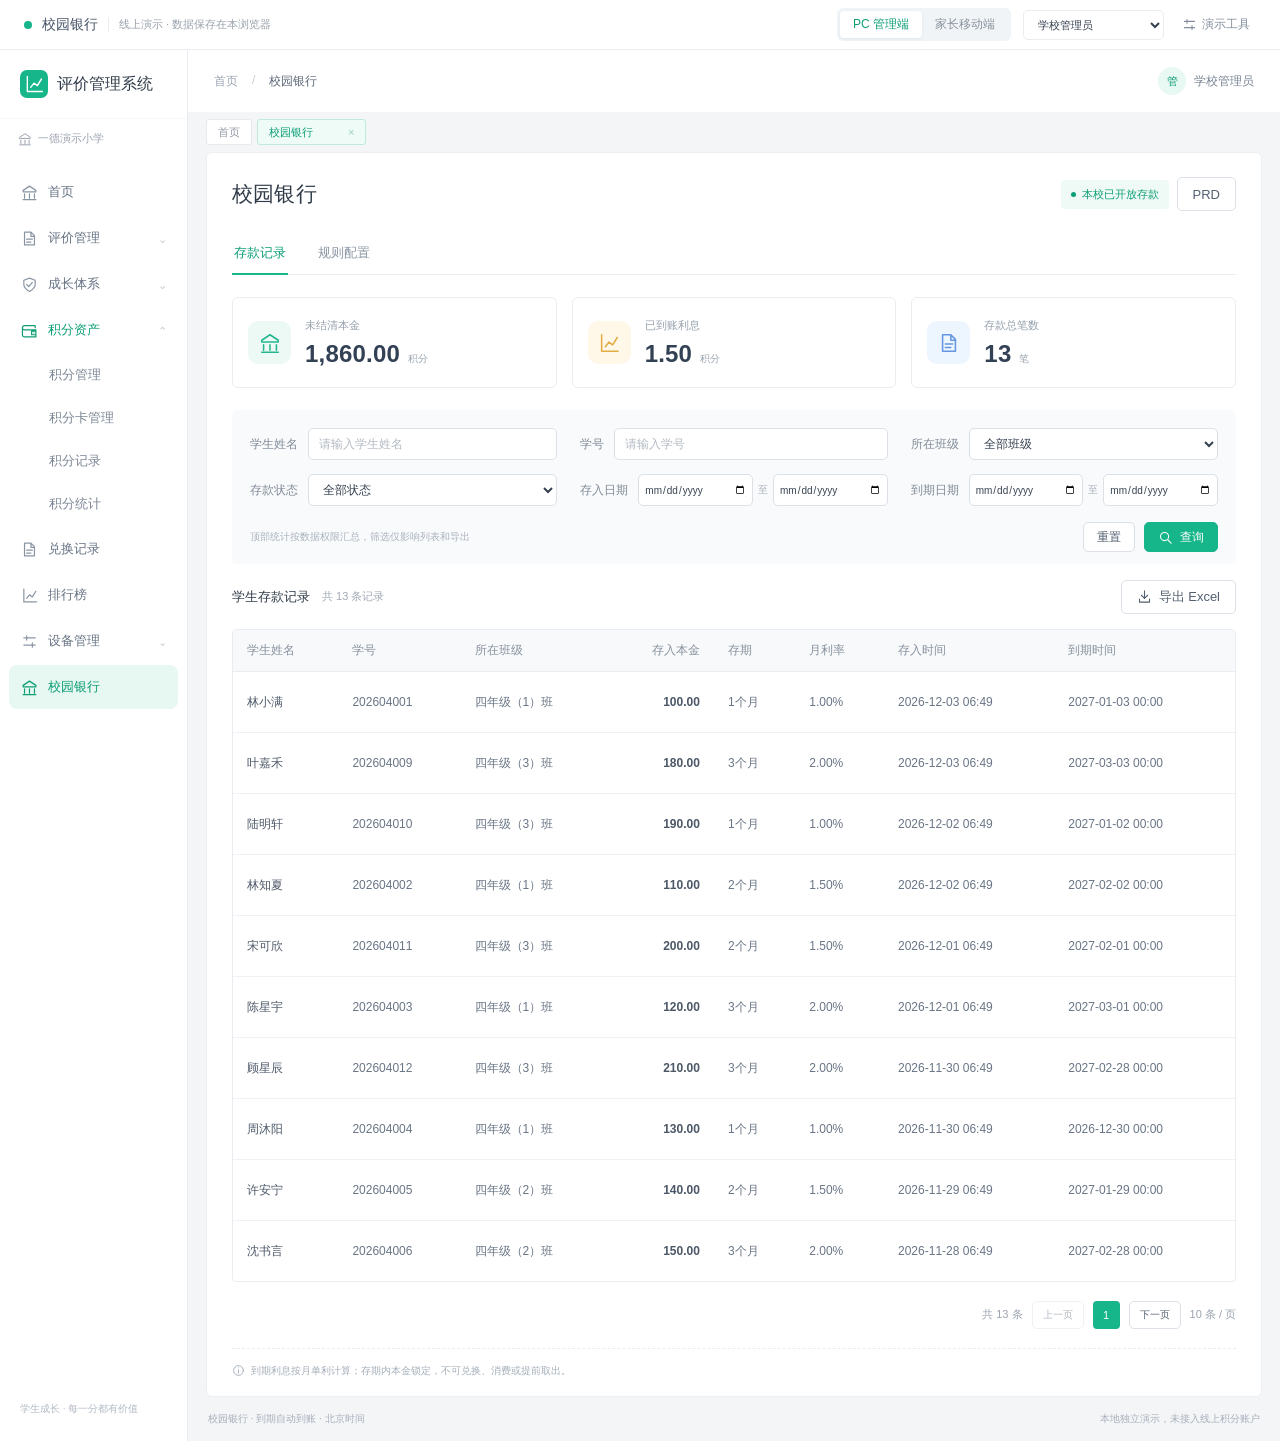
==== commit ee350f9c: "Remove pending settlement statistic from Campus Bank PC" ====
--- a/index.html
+++ b/index.html
@@ -6,7 +6,7 @@
   <meta name="theme-color" content="#16b88a">
   <meta name="description" content="评价管理系统校园银行，支持学校规则配置、家长主动存入与到期自动结算。">
   <link rel="icon" href="./favicon.svg" type="image/svg+xml">
-  <link rel="stylesheet" href="./styles.css?v=b4d40d584e14">
+  <link rel="stylesheet" href="./styles.css?v=7c68291cc35f">
   <link rel="stylesheet" href="./original-wallet.css?v=e39c1d0c3969">
   <title>校园银行 · 评价管理系统</title>
 </head>
@@ -96,11 +96,10 @@
           <tr><th scope="row">未结清本金</th><td><code>summary.locked</code>。汇总权限范围内「存款中」订单的存入本金，包含已经到期但尚未结算的订单。单位积分，保留两位小数。</td></tr>
           <tr><th scope="row">已到账利息</th><td><code>summary.paid</code>。汇总权限范围内「已到账」订单的实际利息。取已结算订单按快照保存的 <code>expectedInterest</code>，该值与利息流水一致。单位积分，保留两位小数。</td></tr>
           <tr><th scope="row">存款总笔数</th><td><code>summary.count</code>。计数权限范围内全部状态的存款单，一个学生的多笔存款各计 1 笔。</td></tr>
-          <tr><th scope="row">已到期未结算</th><td><code>summary.pending</code>。计数权限范围内「存款中」且到期时间小于或等于查询时间的订单，包含首次结算尚未执行和失败等待重试的订单。</td></tr>
         </tbody>
       </table>
-      <p>权限范围内无存款时，两个金额卡片均为 0.00，两个笔数卡片均为 0。筛选无匹配记录时，列表展示空状态。</p>
-      <p class="prd-note">例：权限范围内有 600.00 积分未到期、125.50 积分已到期未结算，以及 100.00 积分已到账（实际利息 1.00）各一笔。四张卡片依次为 725.50 积分、1.00 积分、3 笔、1 笔。筛选「存款中」后，列表和导出包含前两笔，顶部按权限范围汇总。</p>
+      <p>权限范围内无存款时，两项金额均为 0.00，存款总笔数为 0。筛选无匹配记录时，列表展示空状态。</p>
+      <p class="prd-note">例：权限范围内有 600.00 积分未到期、125.50 积分已到期但尚未结算，以及 100.00 积分已到账（实际利息 1.00）各一笔。三项统计依次为 725.50 积分、1.00 积分、3 笔。筛选「存款中」后，列表和导出包含前两笔，顶部按权限范围汇总。</p>
 
       <h4 id="prd-record-fields">存款记录列表字段</h4>
       <table class="prd-field-table" aria-labelledby="prd-record-fields">
@@ -148,6 +147,6 @@
   </template>
 
   <script src="./vendor/sql-wasm.js"></script>
-  <script src="./app.js?v=06eea7151567" type="module"></script>
+  <script src="./app.js?v=9a2388d1a409" type="module"></script>
 </body>
 </html>
--- a/styles.css
+++ b/styles.css
@@ -1,5 +1,5 @@
 :root{font-family:-apple-system,BlinkMacSystemFont,"Segoe UI","PingFang SC","Microsoft YaHei",sans-serif;color:#303b49;background:#f3f5f7;font-synthesis:none;--green:#17b58a;--green-dark:#0d9e76;--line:#e9edf1;--muted:#8b95a3;--orange:#f66c4c}
-*{box-sizing:border-box}body{margin:0;font-size:13px}button,input,select{font:inherit}button{cursor:pointer}button:disabled{opacity:.45;cursor:not-allowed}button:focus-visible,a:focus-visible{outline:3px solid #8adcc5;outline-offset:3px}input,select{min-width:0;background:white;color:#354150;border:1px solid #dce1e7;border-radius:5px;height:35px;padding:0 10px;outline:none}input:focus,select:focus{border-color:var(--green);box-shadow:0 0 0 3px #17b58a12}input::placeholder{color:#b3bac3}select{cursor:pointer}input[type=checkbox]{width:16px;height:16px;accent-color:var(--green);margin:0}h1,h2,h3,p{margin:0}h1{font-size:21px;font-weight:650;letter-spacing:.2px}h2{font-size:15px;font-weight:600}strong{font-weight:600}.icon{width:19px;height:19px;flex-shrink:0;vertical-align:middle}.subtle{color:var(--muted);line-height:1.8}.positive{color:var(--green-dark);font-variant-numeric:tabular-nums}.orange{color:var(--orange)!important}.btn{height:34px;border:1px solid #dce1e7;background:#fff;border-radius:5px;padding:0 15px;color:#536070;display:inline-flex;align-items:center;justify-content:center;gap:7px;white-space:nowrap}.btn:hover:not(:disabled){border-color:var(--green);color:var(--green-dark)}.btn .icon{width:15px;height:15px}.btn.primary{background:var(--green);border-color:var(--green);color:white}.btn.primary:hover:not(:disabled){background:var(--green-dark)}.text-btn{border:0;background:none;padding:7px 0;color:var(--green-dark)}.icon-btn{border:0;background:none;color:#8b95a3;padding:5px}.demo-bar{min-height:48px;padding:8px 24px;display:flex;align-items:center;justify-content:space-between;gap:16px;background:#fff;border-bottom:1px solid var(--line);position:relative;z-index:5}.demo-identity{display:flex;align-items:center;gap:10px;color:#475467}.demo-dot{width:8px;height:8px;border-radius:50%;background:var(--green)}.demo-identity strong{font-size:14px}.demo-label{color:#9aa2ac;font-size:11px;padding-left:10px;border-left:1px solid var(--line)}.demo-actions{display:flex;align-items:center;gap:12px}.view-toggle{display:flex;background:#f1f4f6;padding:3px;border-radius:6px}.view-toggle button{border:0;background:none;color:#89929e;font-size:12px;padding:5px 13px;border-radius:4px}.view-toggle .selected{background:white;color:var(--green-dark);box-shadow:0 1px 3px #192b3912}.demo-actions select{height:30px;font-size:11px;border-color:var(--line)}.tool-button{border:0;background:none;display:flex;align-items:center;gap:5px;color:#828d9b;font-size:12px}.tool-button .icon{width:15px;height:15px}.tool-button.active{color:var(--green-dark)}.demo-tools{padding:18px 24px;background:#fff9e9;border-bottom:1px solid #f2e4bf;display:flex;align-items:center;justify-content:space-between;gap:20px}.demo-tools strong{font-size:14px}.demo-tools p{margin:5px 0;color:#9c8253;font-size:12px}.demo-tools span{font-size:12px;color:#9c8253}.tools-buttons{display:flex;align-items:center;gap:10px;flex-wrap:wrap}.check-label{display:flex;align-items:center;gap:8px;line-height:1.8;color:#566475}.admin-shell{display:grid;grid-template-columns:188px minmax(0,1fr);min-height:calc(100vh - 48px)}.sidebar{position:relative;background:white;border-right:1px solid var(--line);padding-bottom:70px}.brand{height:68px;display:flex;align-items:center;gap:9px;padding:0 20px;font-size:16px;font-weight:650;white-space:nowrap}.brand-mark{width:28px;height:28px;border-radius:7px;background:var(--green);color:white;display:grid;place-items:center}.brand-mark .icon{width:20px;height:20px}.school-label{font-size:11px;padding:12px 18px;border-top:1px solid #f7f8fa;color:#9aa2af;white-space:nowrap}.school-label .icon{height:14px;width:14px;margin-right:3px}.sidebar nav{padding:10px 9px}.nav-group{padding:13px 12px;display:flex;gap:10px;align-items:center;color:#677384;margin-top:2px}.nav-group .icon{width:17px;height:17px;color:#8a95a3}.nav-group .chevron{margin-left:auto;color:#a2aab4}.nav-group.expanded{color:var(--green-dark)}.nav-group.expanded .icon{color:var(--green-dark)}.nav-sub{padding:11px 12px 11px 40px;margin:3px 0;border-radius:5px;display:flex;align-items:center;gap:17px}.nav-sub.muted{color:#7d8795}.nav-sub.current{background:#e7f7f1;color:var(--green-dark);font-weight:600}.new-dot{width:5px;height:5px;border-radius:50%;background:var(--green)}.sidebar-foot{position:absolute;bottom:25px;left:20px;font-size:10px;color:#b2bac5}.topbar{height:62px;background:white;display:flex;align-items:center;justify-content:space-between;padding:0 26px}.breadcrumb{display:flex;gap:14px;color:#9aa4b1;font-size:12px}.breadcrumb strong{color:#5e6978;font-weight:500}.breadcrumb span{color:#c6ccd3}.user-block{display:flex;align-items:center;gap:8px;font-size:12px;color:#788494}.avatar{width:28px;height:28px;border-radius:50%;background:#e8f8f2;display:grid;place-items:center;color:var(--green-dark);font-size:11px}.route-tabs{height:40px;display:flex;align-items:center;gap:5px;padding:0 18px}.route-tabs>span{height:26px;display:flex;align-items:center;gap:35px;padding:0 11px;background:white;border:1px solid #e6eaee;border-radius:3px;color:#9099a5;font-size:11px}.route-tabs>span.active{color:var(--green-dark);border-color:#bee9db;background:#effbf7}.route-tabs .active span{color:#9dcebe}.page-card{background:#fff;margin:0 18px;padding:24px 25px 18px;min-height:calc(100vh - 199px);border-radius:6px;border:1px solid #edf0f3}.page-heading{display:flex;justify-content:space-between;align-items:center;margin-bottom:21px}.page-heading p{font-size:12px;color:#9aa3af;margin-top:8px}.school-status{display:flex;gap:6px;align-items:center;color:var(--green-dark);font-size:11px;padding:7px 10px;background:#effaf6;border-radius:4px}.school-status i{width:5px;height:5px;border-radius:50%;background:currentColor}.school-status.off{background:#f3f4f6;color:#9aa3af}.main-tabs{display:flex;gap:28px;border-bottom:1px solid var(--line);margin-bottom:22px}.main-tabs button{height:42px;border:0;background:none;color:#8a95a2;position:relative;padding:0 2px}.main-tabs button.active{color:var(--green-dark);font-weight:600}.main-tabs button.active:after{position:absolute;content:"";height:2px;left:0;right:0;bottom:-1px;background:var(--green)}.stat-grid{display:grid;grid-template-columns:repeat(4,minmax(0,1fr));gap:15px;margin-bottom:22px}.stat-card{display:flex;align-items:center;gap:14px;padding:19px 15px;border:1px solid var(--line);border-radius:6px}.stat-icon{width:43px;height:43px;border-radius:10px;display:grid;place-items:center}.stat-icon .icon{width:22px;height:22px}.stat-icon.mint{background:#edf9f4;color:#24b78e}.stat-icon.amber{background:#fff8e9;color:#e2ad45}.stat-icon.blue{background:#edf5ff;color:#6497df}.stat-icon.lilac{background:#f5f0ff;color:#a18bd5}.stat-card>div>span{color:#96a0ad;font-size:11px}.stat-card strong{display:block;font-size:24px;margin-top:7px;color:#334155;font-weight:600;letter-spacing:.2px;font-variant-numeric:tabular-nums}.stat-card small{font-size:10px;font-weight:400;color:#9aa4af;margin-left:8px}.filter-panel{padding:18px 18px 12px;background:#f8fafb;border-radius:5px}.filter-grid{display:grid;grid-template-columns:repeat(3,minmax(0,1fr));gap:14px 23px}.filter-grid>label{display:flex;align-items:center;gap:10px;font-size:12px;color:#818b98;white-space:nowrap}.filter-grid>label>input,.filter-grid>label>select{flex:1;width:100%}.filter-grid input,.filter-grid select{height:32px;font-size:12px}.filter-grid .date-filter>div{display:flex;align-items:center;gap:5px;min-width:0;flex:1}.date-filter input{padding:0 5px;width:100%;font-size:10px}.date-filter span{font-size:10px;color:#a6aeb8}.filter-footer{display:flex;justify-content:flex-end;align-items:center;gap:9px;margin-top:16px}.filter-footer>span{margin-right:auto;font-size:10px;color:#aab2bd}.filter-footer .btn{height:30px;padding:0 13px;font-size:12px}.table-toolbar{display:flex;align-items:center;justify-content:space-between;min-height:65px}.table-toolbar>div{display:flex;align-items:center;gap:12px}.table-toolbar h2{font-size:13px}.table-toolbar span{color:#a1aab6;font-size:11px}.table-wrap{overflow-x:auto;border:1px solid var(--line);border-radius:4px}table{width:100%;border-collapse:collapse;text-align:left;font-size:12px}thead th{height:41px;background:#f7f9fa;font-weight:500;color:#87919e;padding:0 14px;white-space:nowrap;border-bottom:1px solid var(--line)}td{padding:14px;color:#697585;border-bottom:1px solid #eff1f4;line-height:1.5;height:58px}tr:last-child td{border-bottom:0}tbody tr:hover{background:#fbfdfc}td strong{color:#4c5868;font-size:12px}.records-table{min-width:950px}.num{text-align:right;font-variant-numeric:tabular-nums}.cell-sub{display:block;font-size:10px;color:#a5aeba;margin-top:3px;white-space:nowrap}.badge{font-size:10px;display:inline-flex;align-items:center;gap:4px;border-radius:4px;padding:4px 7px;white-space:nowrap}.badge i{width:4px;height:4px;border-radius:50%;background:currentColor}.badge.active{color:#19ac80;background:#eaf8f1}.badge.settled{color:#8192a8;background:#eff3f8}.badge.disabled{color:#97a0aa;background:#f1f3f5}.pagination{display:flex;justify-content:flex-end;align-items:center;gap:9px;margin:19px 0;font-size:11px;color:#9aa3af}.pagination .btn{font-size:10px;height:28px;padding:0 10px}.page-current{width:27px;height:28px;display:grid;place-items:center;background:var(--green);color:white;border-radius:4px}.footnote{font-size:10px;color:#a3adb8;display:flex;align-items:center;gap:6px;border-top:1px dashed var(--line);padding-top:15px}.footnote .icon{width:13px;height:13px}.page-foot{padding:15px 20px;font-size:10px;color:#a8b0bb;display:flex;justify-content:space-between}.rule-notice{display:flex;gap:11px;padding:16px;background:#f0faf7;color:#279f7e;border:1px solid #dcf1e8;border-radius:5px;margin-bottom:24px}.rule-notice .icon{margin-top:1px}.rule-notice strong{font-size:12px;display:block;margin-bottom:6px}.rule-notice span{font-size:11px;color:#7e9e92}.settings-section{border:1px solid var(--line);border-radius:6px;padding:0 20px 15px;margin-bottom:25px}.section-heading{min-height:64px;display:flex;align-items:center;justify-content:space-between;gap:15px}.section-heading>div{display:flex;align-items:center;gap:15px}.section-heading span{font-size:11px;color:#a1aab5}.setting-row{display:flex;align-items:center;justify-content:space-between;gap:20px;padding:20px 0;border-bottom:1px solid #f0f2f4}.setting-row strong{font-size:12px}.setting-row p{font-size:11px;color:#a1aab4;margin-top:7px}.switch{position:relative;width:38px;height:22px;display:inline-block;flex-shrink:0}.switch input{position:absolute;opacity:0;width:100%;height:100%;z-index:2;cursor:pointer}.switch span{display:block;width:100%;height:100%;border-radius:15px;background:#cbd1d8}.switch span:after{content:"";position:absolute;width:18px;height:18px;top:2px;left:2px;background:white;border-radius:50%;box-shadow:0 1px 2px #0001;transition:transform .15s}.switch input:checked+span{background:var(--green)}.switch input:checked+span:after{transform:translateX(16px)}.switch input:focus-visible+span{outline:3px solid #8adcc5;outline-offset:3px}.suffix-field{display:flex;align-items:center;width:170px;border:1px solid #dce1e7;border-radius:4px}.suffix-field input{border:0;width:115px;box-shadow:none}.suffix-field span{color:#99a2af;font-size:11px}.setting-row.plain{border-bottom:0;padding-bottom:0}.setting-tags{display:flex;gap:8px;flex-wrap:wrap}.setting-tags span{padding:5px 8px;color:#95a09e;background:#f5f8f7;border-radius:3px;font-size:10px}.formula-note{margin:16px 0 2px;font-size:11px;line-height:1.8;color:#9ba5b1}.logs-table{min-width:650px}.empty-state{padding:50px 15px;display:flex;flex-direction:column;align-items:center;gap:12px;color:#b5bec8}.empty-state>.icon{width:45px;height:45px;color:#c6d9d2;margin-bottom:5px}.empty-state strong{color:#8f9caa;font-size:13px;font-weight:400}.empty-state span{font-size:11px}.mobile-stage{display:flex;justify-content:center;align-items:flex-start;gap:100px;padding:34px 30px 55px;background:#edf1f4;min-height:calc(100vh - 48px)}.mobile-caption{padding-top:145px;width:330px;position:sticky;top:70px}.caption-chip{font-size:11px;letter-spacing:2px;color:#8f9d9a;background:#e1ebe6;padding:6px 10px;border-radius:4px}.mobile-caption h1{font-size:32px;line-height:1.7;letter-spacing:2px;color:#4d625d;font-weight:550;margin:17px 0}.mobile-caption p{font-size:13px;line-height:2;color:#9caaa5;margin-bottom:32px}.mobile-caption>div{font-size:11px;color:#9faca7;display:flex;gap:9px;align-items:center;margin-bottom:15px}.mobile-caption>div .icon{width:16px;height:16px}.mobile-caption small{display:block;font-size:10px;line-height:1.9;color:#b0b9b4;margin-top:60px}.phone{width:414px;max-width:100%;background:#f7f8fa;border:1px solid #e7eaee;border-radius:18px;box-shadow:0 8px 35px #253c4b09;overflow:hidden;min-height:850px;color:#3c4554;flex-shrink:0}.mobile-header{height:57px;display:flex;align-items:center;justify-content:space-between;background:white;padding:0 14px;border-bottom:1px solid #f1f3f5}.mobile-header strong{font-size:16px;font-weight:600}.mobile-header button{border:0;background:none;color:#687487;padding:8px}.mobile-header .icon{width:20px;height:20px}.student-selector{margin:15px 18px;display:flex;align-items:center;gap:9px}.child-avatar{width:27px;height:27px;background:#fff0e6;color:#e19b6a;border-radius:50%;display:grid;place-items:center;font-size:12px}.student-selector select{border:0;background:none;box-shadow:none;font-size:12px;color:#6f7987;padding:0;width:calc(100% - 40px)}.bank-overview{margin:0 16px 15px;padding:21px 20px 0;border:1px solid #f6dfd3;border-radius:11px;background:linear-gradient(115deg,#fff6ef,#fff0e9)}.overview-top{display:flex;align-items:center;justify-content:space-between;color:#a87e65;font-size:11px}.overview-top>span:first-child{display:flex;align-items:center;gap:6px}.overview-top .icon{width:17px;height:17px}.overview-tag{border:1px solid #efd7c8;font-size:9px;padding:3px 6px;border-radius:4px;color:#c19378}.bank-overview>strong{display:block;margin:17px 0 22px;color:#a96f4d;font-size:34px;letter-spacing:.6px;font-weight:600;font-variant-numeric:tabular-nums}.bank-overview>strong small{font-size:10px;font-weight:400;margin-left:9px;color:#c59f83}.overview-bottom{border-top:1px solid #efdccd;display:flex;justify-content:space-between;padding:14px 0;color:#b29989;font-size:9px;gap:8px}.overview-bottom b{font-size:11px;font-weight:500;margin-left:4px;color:#ac7b5e}.deposit-card{margin:0 16px 19px;padding:18px 16px;background:white;border:1px solid #edf0f3;border-radius:10px}.mobile-section-title{display:flex;align-items:center;justify-content:space-between;margin-bottom:16px}.mobile-section-title h2{font-size:15px;color:#47515d;font-weight:600}.mobile-section-title>span{font-size:10px;color:#a7b0bb}.term-cards{display:flex;gap:9px;overflow-x:auto;padding-bottom:3px;margin-bottom:18px}.term-card{position:relative;min-width:92px;flex:1;border:1px solid #e9edf1;border-radius:7px;background:white;display:flex;flex-direction:column;align-items:center;padding:13px 12px 12px;gap:6px;overflow:hidden}.term-card>span:first-child{font-size:12px;color:#6e7885}.term-card strong{font-size:25px;line-height:1.5;color:#8793a4;font-weight:550;white-space:nowrap}.term-card strong small{font-size:11px;margin-left:2px}.term-card>span:last-of-type{font-size:10px;color:#b4bbc5}.term-card.selected{background:#fff8f4;border-color:#f4a68d}.term-card.selected strong{color:var(--orange)}.term-card.selected>span:first-child{color:#b77760}.term-card i{position:absolute;bottom:0;right:0;width:19px;height:18px;color:white;background:var(--orange);border-top-left-radius:8px;display:grid;place-items:center}.term-card i .icon{width:12px;height:12px}.amount-label{font-size:12px;color:#8e98a6;display:block;margin-bottom:10px}.amount-input{display:flex;align-items:center;border-bottom:1px solid #e9edf1;padding-bottom:10px;gap:5px}.amount-input input{border:0;padding:0;background:none;width:100%;height:36px;font-size:26px;box-shadow:none;color:#404d5c;font-weight:500}.amount-input input::placeholder{font-size:18px;font-weight:400;color:#d0d5dc}.amount-input button{border:0;background:none;color:var(--orange);font-size:11px;white-space:nowrap;padding:7px 0}.amount-help{font-size:10px;color:#b4bcc6;margin-top:10px}.return-preview{margin-top:17px;padding:13px;background:#f9fafb;border-radius:5px;display:flex;flex-direction:column;gap:11px}.return-preview>div{display:flex;justify-content:space-between;gap:10px;align-items:center;font-size:10px}.return-preview span{color:#9ba5b0}.return-preview strong{font-size:15px;font-weight:550;color:var(--orange)}.return-preview b{font-size:10px;color:#8d98a5;font-weight:400}.lock-notice{font-size:9px;color:#b5a697;display:flex;gap:5px;align-items:flex-start;line-height:1.7;margin:13px 0}.lock-notice .icon{width:12px;height:12px;margin-top:2px}.mobile-primary{width:100%;height:43px;border:0;border-radius:6px;background:var(--orange);color:white;font-size:13px;letter-spacing:1px}.mobile-primary:hover{background:#e75e3e}.mobile-records{padding:0 16px}.mobile-records>.mobile-section-title{margin:0 2px 13px}.record-tabs{display:flex;gap:22px;margin-bottom:12px;padding:0 3px}.record-tabs button{border:0;background:none;color:#a1aab5;font-size:11px;padding:5px 0 10px;position:relative}.record-tabs button.active{color:var(--orange);font-weight:600}.record-tabs button.active:after{content:"";position:absolute;bottom:0;left:15%;width:70%;height:2px;background:var(--orange);border-radius:3px}.mobile-record{display:block;text-align:left;width:100%;padding:15px;background:#fff;border:1px solid #ebeff2;border-radius:8px;margin-bottom:12px;color:inherit}.mobile-record:hover{border-color:#e5cdbb}.record-top{display:flex;align-items:center;justify-content:space-between;font-size:11px;color:#6b7785}.record-top small{font-size:9px;color:#acb4bf;margin-left:6px}.record-top .badge{font-size:9px;padding:3px 5px}.record-values{display:flex;margin:16px 0;gap:20px}.record-values>div{flex:1;display:flex;flex-direction:column;gap:7px}.record-values span{font-size:9px;color:#a6b0bc}.record-values strong{font-size:21px;font-weight:500;color:#5e6b7d;font-variant-numeric:tabular-nums}.record-values>div:last-child strong{font-size:18px}.record-bottom{display:flex;justify-content:space-between;font-size:9px;color:#b4bdc8;border-top:1px solid #f3f4f6;padding-top:11px}.record-bottom>span:last-child{color:#a8b2be}.mobile-foot{display:flex;align-items:center;justify-content:center;gap:5px;margin:24px 12px;color:#bfc6ce;font-size:9px}.mobile-foot .icon{width:12px;height:12px}.closed-notice{display:flex;align-items:center;flex-direction:column;padding:25px 0;gap:12px;color:#a8b1bc;text-align:center}.closed-notice>.icon{width:32px;height:32px;color:#d3b395}.closed-notice strong{font-size:13px;font-weight:500}.closed-notice span{font-size:10px;line-height:1.8}.wallet-card{margin:10px 16px 0;border-radius:10px;background:var(--orange);color:white;padding:24px}.wallet-card>span{font-size:12px;opacity:.8}.wallet-card>strong{display:block;font-size:39px;margin:15px 0 27px;font-weight:600;letter-spacing:.4px}.wallet-card>div{display:flex;gap:30px;border-top:1px solid #ffffff30;padding-top:17px}.wallet-card>div span{font-size:10px;color:#ffffffa8}.wallet-card b{display:block;font-size:16px;font-weight:500;margin-top:8px;color:white}.wallet-mini{display:flex;justify-content:space-around;background:white;margin:0 16px;padding:18px;border-radius:0 0 10px 10px}.wallet-mini>span{font-size:10px;color:#a9b2bd;text-align:center}.wallet-mini strong{display:block;font-size:17px;margin-top:10px;color:#6e7c8a;font-weight:500}.bank-entry{display:flex;align-items:center;gap:12px;width:calc(100% - 32px);margin:20px 16px;border:1px solid #edf0f3;border-radius:10px;padding:20px 15px;background:white;text-align:left}.entry-icon{width:39px;height:39px;display:grid;place-items:center;background:#fff2e6;border-radius:9px;color:#df9e5c}.bank-entry>div{flex:1}.bank-entry strong{font-size:13px;color:#65717e;display:block}.bank-entry>div span{display:block;color:#aab4bf;font-size:10px;margin-top:7px}.bank-entry>.icon{width:16px;color:#c1c9d2}.wallet-explanation{margin:25px 23px;color:#abb4bf;font-size:11px;line-height:2}.wallet-explanation h2{font-size:12px;color:#8b98a7;margin-bottom:13px}.wallet-explanation p{margin-bottom:10px}.modal{width:520px;max-width:calc(100vw - 28px);max-height:90vh;padding:0;border:0;border-radius:10px;background:white;color:#4b5869;box-shadow:0 15px 80px #0e263b30}.modal::backdrop{background:#1e293b65;backdrop-filter:blur(2px)}.modal>header{height:62px;display:flex;align-items:center;justify-content:space-between;padding:0 24px;border-bottom:1px solid var(--line)}.modal>header h2{font-size:16px}.modal-body{padding:23px 25px}.form-field{display:flex;flex-direction:column;gap:10px;margin-bottom:20px;font-size:12px;color:#788494}.form-field input,.form-field select{height:39px;color:#4f5e6d}.form-field input[readonly]{background:#f7f9fa;color:#a0aab5}.product-enabled{font-size:12px;margin:20px 0}.inline-notice{display:flex;align-items:flex-start;gap:8px;font-size:11px;line-height:1.9;background:#f3f9f6;color:#85a193;border-radius:5px;padding:12px 13px;margin-top:18px}.inline-notice>.icon{width:15px;height:15px;margin-top:3px}.form-error{font-size:12px;color:#df6c59;line-height:1.8;margin-top:12px}.form-error:empty{display:none}.modal-actions{display:flex;justify-content:flex-end;gap:10px;padding-top:23px}.detail-hero{display:flex;flex-direction:column;align-items:center;gap:13px;padding:0 0 20px;border-bottom:1px solid #f1f3f5}.detail-hero>span:not(.badge){font-size:11px;color:#a3aeba}.detail-hero>strong{font-size:32px;color:#4c5a6b;font-weight:550}.detail-hero>strong small{font-size:11px;color:#a4adb7;margin-left:8px;font-weight:400}.detail-list{margin:17px 0}.detail-list>div{display:flex;justify-content:space-between;align-items:flex-start;gap:18px;padding:8px 0;font-size:11px;line-height:1.8}.detail-list dt{color:#9aa5b2;flex-shrink:0}.detail-list dd{margin:0;text-align:right;color:#677789}.detail-list .id-text{font-size:9px;word-break:break-all;color:#a8b2bf}.ledger-title{font-size:12px;margin:24px 0 16px}.ledger-list>div{display:flex;align-items:center;gap:10px;padding:10px 0}.timeline-dot{width:6px;height:6px;background:#c5dfd3;border-radius:50%;flex-shrink:0}.ledger-list>div>div{flex:1}.ledger-list strong{font-size:11px;font-weight:400;display:block;color:#7f8c9c}.ledger-list span:not(.timeline-dot){font-size:9px;color:#b0bac5;display:block;margin-top:5px}.ledger-list b{font-size:12px;font-weight:500;color:#849b90}.confirm-owner{display:flex;align-items:center;justify-content:center;gap:7px;color:#95a0ad;font-size:12px}.confirm-owner .icon{width:16px;height:16px}.confirm-amount{text-align:center;font-size:35px;color:#5b6878;margin:20px 0 26px;font-weight:550}.confirm-amount small{font-size:11px;color:#a4adba;margin-left:8px}.confirm-lock{display:flex;align-items:flex-start;gap:8px;background:#fff7ed;color:#bc956c;padding:13px;font-size:11px;line-height:1.9;border-radius:5px}.confirm-lock .icon{width:16px;height:16px;margin-top:3px}.mobile-modal .btn.primary{background:var(--orange);border-color:var(--orange)}.mobile-modal .modal-actions{display:grid;grid-template-columns:1fr 1.6fr}.mobile-modal .modal-actions:has(>button:only-child){grid-template-columns:1fr}.mobile-modal .modal-actions .btn{height:40px}.help-text{font-size:12px;line-height:2;color:#8c98a7}.help-text p{margin-bottom:12px}#toast{position:fixed;top:70px;left:50%;transform:translate(-50%,-10px);opacity:0;pointer-events:none;z-index:100;padding:13px 22px;background:#edf9f3;border:1px solid #c4e8d6;border-radius:7px;color:#319676;font-size:12px;max-width:min(90vw,600px);box-shadow:0 6px 22px #213d2920;transition:.18s;line-height:1.7}#toast.visible{opacity:1;transform:translate(-50%,0)}#toast.error{background:#fff4ef;border-color:#f2d6c7;color:#cc775d}.loading,.boot-error{padding:100px 30px;text-align:center;color:#9ba7b4}.boot-error p{margin:20px}.loading{font-size:14px}
+*{box-sizing:border-box}body{margin:0;font-size:13px}button,input,select{font:inherit}button{cursor:pointer}button:disabled{opacity:.45;cursor:not-allowed}button:focus-visible,a:focus-visible{outline:3px solid #8adcc5;outline-offset:3px}input,select{min-width:0;background:white;color:#354150;border:1px solid #dce1e7;border-radius:5px;height:35px;padding:0 10px;outline:none}input:focus,select:focus{border-color:var(--green);box-shadow:0 0 0 3px #17b58a12}input::placeholder{color:#b3bac3}select{cursor:pointer}input[type=checkbox]{width:16px;height:16px;accent-color:var(--green);margin:0}h1,h2,h3,p{margin:0}h1{font-size:21px;font-weight:650;letter-spacing:.2px}h2{font-size:15px;font-weight:600}strong{font-weight:600}.icon{width:19px;height:19px;flex-shrink:0;vertical-align:middle}.subtle{color:var(--muted);line-height:1.8}.positive{color:var(--green-dark);font-variant-numeric:tabular-nums}.orange{color:var(--orange)!important}.btn{height:34px;border:1px solid #dce1e7;background:#fff;border-radius:5px;padding:0 15px;color:#536070;display:inline-flex;align-items:center;justify-content:center;gap:7px;white-space:nowrap}.btn:hover:not(:disabled){border-color:var(--green);color:var(--green-dark)}.btn .icon{width:15px;height:15px}.btn.primary{background:var(--green);border-color:var(--green);color:white}.btn.primary:hover:not(:disabled){background:var(--green-dark)}.text-btn{border:0;background:none;padding:7px 0;color:var(--green-dark)}.icon-btn{border:0;background:none;color:#8b95a3;padding:5px}.demo-bar{min-height:48px;padding:8px 24px;display:flex;align-items:center;justify-content:space-between;gap:16px;background:#fff;border-bottom:1px solid var(--line);position:relative;z-index:5}.demo-identity{display:flex;align-items:center;gap:10px;color:#475467}.demo-dot{width:8px;height:8px;border-radius:50%;background:var(--green)}.demo-identity strong{font-size:14px}.demo-label{color:#9aa2ac;font-size:11px;padding-left:10px;border-left:1px solid var(--line)}.demo-actions{display:flex;align-items:center;gap:12px}.view-toggle{display:flex;background:#f1f4f6;padding:3px;border-radius:6px}.view-toggle button{border:0;background:none;color:#89929e;font-size:12px;padding:5px 13px;border-radius:4px}.view-toggle .selected{background:white;color:var(--green-dark);box-shadow:0 1px 3px #192b3912}.demo-actions select{height:30px;font-size:11px;border-color:var(--line)}.tool-button{border:0;background:none;display:flex;align-items:center;gap:5px;color:#828d9b;font-size:12px}.tool-button .icon{width:15px;height:15px}.tool-button.active{color:var(--green-dark)}.demo-tools{padding:18px 24px;background:#fff9e9;border-bottom:1px solid #f2e4bf;display:flex;align-items:center;justify-content:space-between;gap:20px}.demo-tools strong{font-size:14px}.demo-tools p{margin:5px 0;color:#9c8253;font-size:12px}.demo-tools span{font-size:12px;color:#9c8253}.tools-buttons{display:flex;align-items:center;gap:10px;flex-wrap:wrap}.check-label{display:flex;align-items:center;gap:8px;line-height:1.8;color:#566475}.admin-shell{display:grid;grid-template-columns:188px minmax(0,1fr);min-height:calc(100vh - 48px)}.sidebar{position:relative;background:white;border-right:1px solid var(--line);padding-bottom:70px}.brand{height:68px;display:flex;align-items:center;gap:9px;padding:0 20px;font-size:16px;font-weight:650;white-space:nowrap}.brand-mark{width:28px;height:28px;border-radius:7px;background:var(--green);color:white;display:grid;place-items:center}.brand-mark .icon{width:20px;height:20px}.school-label{font-size:11px;padding:12px 18px;border-top:1px solid #f7f8fa;color:#9aa2af;white-space:nowrap}.school-label .icon{height:14px;width:14px;margin-right:3px}.sidebar nav{padding:10px 9px}.nav-group{padding:13px 12px;display:flex;gap:10px;align-items:center;color:#677384;margin-top:2px}.nav-group .icon{width:17px;height:17px;color:#8a95a3}.nav-group .chevron{margin-left:auto;color:#a2aab4}.nav-group.expanded{color:var(--green-dark)}.nav-group.expanded .icon{color:var(--green-dark)}.nav-sub{padding:11px 12px 11px 40px;margin:3px 0;border-radius:5px;display:flex;align-items:center;gap:17px}.nav-sub.muted{color:#7d8795}.nav-sub.current{background:#e7f7f1;color:var(--green-dark);font-weight:600}.new-dot{width:5px;height:5px;border-radius:50%;background:var(--green)}.sidebar-foot{position:absolute;bottom:25px;left:20px;font-size:10px;color:#b2bac5}.topbar{height:62px;background:white;display:flex;align-items:center;justify-content:space-between;padding:0 26px}.breadcrumb{display:flex;gap:14px;color:#9aa4b1;font-size:12px}.breadcrumb strong{color:#5e6978;font-weight:500}.breadcrumb span{color:#c6ccd3}.user-block{display:flex;align-items:center;gap:8px;font-size:12px;color:#788494}.avatar{width:28px;height:28px;border-radius:50%;background:#e8f8f2;display:grid;place-items:center;color:var(--green-dark);font-size:11px}.route-tabs{height:40px;display:flex;align-items:center;gap:5px;padding:0 18px}.route-tabs>span{height:26px;display:flex;align-items:center;gap:35px;padding:0 11px;background:white;border:1px solid #e6eaee;border-radius:3px;color:#9099a5;font-size:11px}.route-tabs>span.active{color:var(--green-dark);border-color:#bee9db;background:#effbf7}.route-tabs .active span{color:#9dcebe}.page-card{background:#fff;margin:0 18px;padding:24px 25px 18px;min-height:calc(100vh - 199px);border-radius:6px;border:1px solid #edf0f3}.page-heading{display:flex;justify-content:space-between;align-items:center;margin-bottom:21px}.page-heading p{font-size:12px;color:#9aa3af;margin-top:8px}.school-status{display:flex;gap:6px;align-items:center;color:var(--green-dark);font-size:11px;padding:7px 10px;background:#effaf6;border-radius:4px}.school-status i{width:5px;height:5px;border-radius:50%;background:currentColor}.school-status.off{background:#f3f4f6;color:#9aa3af}.main-tabs{display:flex;gap:28px;border-bottom:1px solid var(--line);margin-bottom:22px}.main-tabs button{height:42px;border:0;background:none;color:#8a95a2;position:relative;padding:0 2px}.main-tabs button.active{color:var(--green-dark);font-weight:600}.main-tabs button.active:after{position:absolute;content:"";height:2px;left:0;right:0;bottom:-1px;background:var(--green)}.stat-grid{display:grid;grid-template-columns:repeat(3,minmax(0,1fr));gap:15px;margin-bottom:22px}.stat-card{display:flex;align-items:center;gap:14px;padding:19px 15px;border:1px solid var(--line);border-radius:6px}.stat-icon{width:43px;height:43px;border-radius:10px;display:grid;place-items:center}.stat-icon .icon{width:22px;height:22px}.stat-icon.mint{background:#edf9f4;color:#24b78e}.stat-icon.amber{background:#fff8e9;color:#e2ad45}.stat-icon.blue{background:#edf5ff;color:#6497df}.stat-card>div>span{color:#96a0ad;font-size:11px}.stat-card strong{display:block;font-size:24px;margin-top:7px;color:#334155;font-weight:600;letter-spacing:.2px;font-variant-numeric:tabular-nums}.stat-card small{font-size:10px;font-weight:400;color:#9aa4af;margin-left:8px}.filter-panel{padding:18px 18px 12px;background:#f8fafb;border-radius:5px}.filter-grid{display:grid;grid-template-columns:repeat(3,minmax(0,1fr));gap:14px 23px}.filter-grid>label{display:flex;align-items:center;gap:10px;font-size:12px;color:#818b98;white-space:nowrap}.filter-grid>label>input,.filter-grid>label>select{flex:1;width:100%}.filter-grid input,.filter-grid select{height:32px;font-size:12px}.filter-grid .date-filter>div{display:flex;align-items:center;gap:5px;min-width:0;flex:1}.date-filter input{padding:0 5px;width:100%;font-size:10px}.date-filter span{font-size:10px;color:#a6aeb8}.filter-footer{display:flex;justify-content:flex-end;align-items:center;gap:9px;margin-top:16px}.filter-footer>span{margin-right:auto;font-size:10px;color:#aab2bd}.filter-footer .btn{height:30px;padding:0 13px;font-size:12px}.table-toolbar{display:flex;align-items:center;justify-content:space-between;min-height:65px}.table-toolbar>div{display:flex;align-items:center;gap:12px}.table-toolbar h2{font-size:13px}.table-toolbar span{color:#a1aab6;font-size:11px}.table-wrap{overflow-x:auto;border:1px solid var(--line);border-radius:4px}table{width:100%;border-collapse:collapse;text-align:left;font-size:12px}thead th{height:41px;background:#f7f9fa;font-weight:500;color:#87919e;padding:0 14px;white-space:nowrap;border-bottom:1px solid var(--line)}td{padding:14px;color:#697585;border-bottom:1px solid #eff1f4;line-height:1.5;height:58px}tr:last-child td{border-bottom:0}tbody tr:hover{background:#fbfdfc}td strong{color:#4c5868;font-size:12px}.records-table{min-width:950px}.num{text-align:right;font-variant-numeric:tabular-nums}.cell-sub{display:block;font-size:10px;color:#a5aeba;margin-top:3px;white-space:nowrap}.badge{font-size:10px;display:inline-flex;align-items:center;gap:4px;border-radius:4px;padding:4px 7px;white-space:nowrap}.badge i{width:4px;height:4px;border-radius:50%;background:currentColor}.badge.active{color:#19ac80;background:#eaf8f1}.badge.settled{color:#8192a8;background:#eff3f8}.badge.disabled{color:#97a0aa;background:#f1f3f5}.pagination{display:flex;justify-content:flex-end;align-items:center;gap:9px;margin:19px 0;font-size:11px;color:#9aa3af}.pagination .btn{font-size:10px;height:28px;padding:0 10px}.page-current{width:27px;height:28px;display:grid;place-items:center;background:var(--green);color:white;border-radius:4px}.footnote{font-size:10px;color:#a3adb8;display:flex;align-items:center;gap:6px;border-top:1px dashed var(--line);padding-top:15px}.footnote .icon{width:13px;height:13px}.page-foot{padding:15px 20px;font-size:10px;color:#a8b0bb;display:flex;justify-content:space-between}.rule-notice{display:flex;gap:11px;padding:16px;background:#f0faf7;color:#279f7e;border:1px solid #dcf1e8;border-radius:5px;margin-bottom:24px}.rule-notice .icon{margin-top:1px}.rule-notice strong{font-size:12px;display:block;margin-bottom:6px}.rule-notice span{font-size:11px;color:#7e9e92}.settings-section{border:1px solid var(--line);border-radius:6px;padding:0 20px 15px;margin-bottom:25px}.section-heading{min-height:64px;display:flex;align-items:center;justify-content:space-between;gap:15px}.section-heading>div{display:flex;align-items:center;gap:15px}.section-heading span{font-size:11px;color:#a1aab5}.setting-row{display:flex;align-items:center;justify-content:space-between;gap:20px;padding:20px 0;border-bottom:1px solid #f0f2f4}.setting-row strong{font-size:12px}.setting-row p{font-size:11px;color:#a1aab4;margin-top:7px}.switch{position:relative;width:38px;height:22px;display:inline-block;flex-shrink:0}.switch input{position:absolute;opacity:0;width:100%;height:100%;z-index:2;cursor:pointer}.switch span{display:block;width:100%;height:100%;border-radius:15px;background:#cbd1d8}.switch span:after{content:"";position:absolute;width:18px;height:18px;top:2px;left:2px;background:white;border-radius:50%;box-shadow:0 1px 2px #0001;transition:transform .15s}.switch input:checked+span{background:var(--green)}.switch input:checked+span:after{transform:translateX(16px)}.switch input:focus-visible+span{outline:3px solid #8adcc5;outline-offset:3px}.suffix-field{display:flex;align-items:center;width:170px;border:1px solid #dce1e7;border-radius:4px}.suffix-field input{border:0;width:115px;box-shadow:none}.suffix-field span{color:#99a2af;font-size:11px}.setting-row.plain{border-bottom:0;padding-bottom:0}.setting-tags{display:flex;gap:8px;flex-wrap:wrap}.setting-tags span{padding:5px 8px;color:#95a09e;background:#f5f8f7;border-radius:3px;font-size:10px}.formula-note{margin:16px 0 2px;font-size:11px;line-height:1.8;color:#9ba5b1}.logs-table{min-width:650px}.empty-state{padding:50px 15px;display:flex;flex-direction:column;align-items:center;gap:12px;color:#b5bec8}.empty-state>.icon{width:45px;height:45px;color:#c6d9d2;margin-bottom:5px}.empty-state strong{color:#8f9caa;font-size:13px;font-weight:400}.empty-state span{font-size:11px}.mobile-stage{display:flex;justify-content:center;align-items:flex-start;gap:100px;padding:34px 30px 55px;background:#edf1f4;min-height:calc(100vh - 48px)}.mobile-caption{padding-top:145px;width:330px;position:sticky;top:70px}.caption-chip{font-size:11px;letter-spacing:2px;color:#8f9d9a;background:#e1ebe6;padding:6px 10px;border-radius:4px}.mobile-caption h1{font-size:32px;line-height:1.7;letter-spacing:2px;color:#4d625d;font-weight:550;margin:17px 0}.mobile-caption p{font-size:13px;line-height:2;color:#9caaa5;margin-bottom:32px}.mobile-caption>div{font-size:11px;color:#9faca7;display:flex;gap:9px;align-items:center;margin-bottom:15px}.mobile-caption>div .icon{width:16px;height:16px}.mobile-caption small{display:block;font-size:10px;line-height:1.9;color:#b0b9b4;margin-top:60px}.phone{width:414px;max-width:100%;background:#f7f8fa;border:1px solid #e7eaee;border-radius:18px;box-shadow:0 8px 35px #253c4b09;overflow:hidden;min-height:850px;color:#3c4554;flex-shrink:0}.mobile-header{height:57px;display:flex;align-items:center;justify-content:space-between;background:white;padding:0 14px;border-bottom:1px solid #f1f3f5}.mobile-header strong{font-size:16px;font-weight:600}.mobile-header button{border:0;background:none;color:#687487;padding:8px}.mobile-header .icon{width:20px;height:20px}.student-selector{margin:15px 18px;display:flex;align-items:center;gap:9px}.child-avatar{width:27px;height:27px;background:#fff0e6;color:#e19b6a;border-radius:50%;display:grid;place-items:center;font-size:12px}.student-selector select{border:0;background:none;box-shadow:none;font-size:12px;color:#6f7987;padding:0;width:calc(100% - 40px)}.bank-overview{margin:0 16px 15px;padding:21px 20px 0;border:1px solid #f6dfd3;border-radius:11px;background:linear-gradient(115deg,#fff6ef,#fff0e9)}.overview-top{display:flex;align-items:center;justify-content:space-between;color:#a87e65;font-size:11px}.overview-top>span:first-child{display:flex;align-items:center;gap:6px}.overview-top .icon{width:17px;height:17px}.overview-tag{border:1px solid #efd7c8;font-size:9px;padding:3px 6px;border-radius:4px;color:#c19378}.bank-overview>strong{display:block;margin:17px 0 22px;color:#a96f4d;font-size:34px;letter-spacing:.6px;font-weight:600;font-variant-numeric:tabular-nums}.bank-overview>strong small{font-size:10px;font-weight:400;margin-left:9px;color:#c59f83}.overview-bottom{border-top:1px solid #efdccd;display:flex;justify-content:space-between;padding:14px 0;color:#b29989;font-size:9px;gap:8px}.overview-bottom b{font-size:11px;font-weight:500;margin-left:4px;color:#ac7b5e}.deposit-card{margin:0 16px 19px;padding:18px 16px;background:white;border:1px solid #edf0f3;border-radius:10px}.mobile-section-title{display:flex;align-items:center;justify-content:space-between;margin-bottom:16px}.mobile-section-title h2{font-size:15px;color:#47515d;font-weight:600}.mobile-section-title>span{font-size:10px;color:#a7b0bb}.term-cards{display:flex;gap:9px;overflow-x:auto;padding-bottom:3px;margin-bottom:18px}.term-card{position:relative;min-width:92px;flex:1;border:1px solid #e9edf1;border-radius:7px;background:white;display:flex;flex-direction:column;align-items:center;padding:13px 12px 12px;gap:6px;overflow:hidden}.term-card>span:first-child{font-size:12px;color:#6e7885}.term-card strong{font-size:25px;line-height:1.5;color:#8793a4;font-weight:550;white-space:nowrap}.term-card strong small{font-size:11px;margin-left:2px}.term-card>span:last-of-type{font-size:10px;color:#b4bbc5}.term-card.selected{background:#fff8f4;border-color:#f4a68d}.term-card.selected strong{color:var(--orange)}.term-card.selected>span:first-child{color:#b77760}.term-card i{position:absolute;bottom:0;right:0;width:19px;height:18px;color:white;background:var(--orange);border-top-left-radius:8px;display:grid;place-items:center}.term-card i .icon{width:12px;height:12px}.amount-label{font-size:12px;color:#8e98a6;display:block;margin-bottom:10px}.amount-input{display:flex;align-items:center;border-bottom:1px solid #e9edf1;padding-bottom:10px;gap:5px}.amount-input input{border:0;padding:0;background:none;width:100%;height:36px;font-size:26px;box-shadow:none;color:#404d5c;font-weight:500}.amount-input input::placeholder{font-size:18px;font-weight:400;color:#d0d5dc}.amount-input button{border:0;background:none;color:var(--orange);font-size:11px;white-space:nowrap;padding:7px 0}.amount-help{font-size:10px;color:#b4bcc6;margin-top:10px}.return-preview{margin-top:17px;padding:13px;background:#f9fafb;border-radius:5px;display:flex;flex-direction:column;gap:11px}.return-preview>div{display:flex;justify-content:space-between;gap:10px;align-items:center;font-size:10px}.return-preview span{color:#9ba5b0}.return-preview strong{font-size:15px;font-weight:550;color:var(--orange)}.return-preview b{font-size:10px;color:#8d98a5;font-weight:400}.lock-notice{font-size:9px;color:#b5a697;display:flex;gap:5px;align-items:flex-start;line-height:1.7;margin:13px 0}.lock-notice .icon{width:12px;height:12px;margin-top:2px}.mobile-primary{width:100%;height:43px;border:0;border-radius:6px;background:var(--orange);color:white;font-size:13px;letter-spacing:1px}.mobile-primary:hover{background:#e75e3e}.mobile-records{padding:0 16px}.mobile-records>.mobile-section-title{margin:0 2px 13px}.record-tabs{display:flex;gap:22px;margin-bottom:12px;padding:0 3px}.record-tabs button{border:0;background:none;color:#a1aab5;font-size:11px;padding:5px 0 10px;position:relative}.record-tabs button.active{color:var(--orange);font-weight:600}.record-tabs button.active:after{content:"";position:absolute;bottom:0;left:15%;width:70%;height:2px;background:var(--orange);border-radius:3px}.mobile-record{display:block;text-align:left;width:100%;padding:15px;background:#fff;border:1px solid #ebeff2;border-radius:8px;margin-bottom:12px;color:inherit}.mobile-record:hover{border-color:#e5cdbb}.record-top{display:flex;align-items:center;justify-content:space-between;font-size:11px;color:#6b7785}.record-top small{font-size:9px;color:#acb4bf;margin-left:6px}.record-top .badge{font-size:9px;padding:3px 5px}.record-values{display:flex;margin:16px 0;gap:20px}.record-values>div{flex:1;display:flex;flex-direction:column;gap:7px}.record-values span{font-size:9px;color:#a6b0bc}.record-values strong{font-size:21px;font-weight:500;color:#5e6b7d;font-variant-numeric:tabular-nums}.record-values>div:last-child strong{font-size:18px}.record-bottom{display:flex;justify-content:space-between;font-size:9px;color:#b4bdc8;border-top:1px solid #f3f4f6;padding-top:11px}.record-bottom>span:last-child{color:#a8b2be}.mobile-foot{display:flex;align-items:center;justify-content:center;gap:5px;margin:24px 12px;color:#bfc6ce;font-size:9px}.mobile-foot .icon{width:12px;height:12px}.closed-notice{display:flex;align-items:center;flex-direction:column;padding:25px 0;gap:12px;color:#a8b1bc;text-align:center}.closed-notice>.icon{width:32px;height:32px;color:#d3b395}.closed-notice strong{font-size:13px;font-weight:500}.closed-notice span{font-size:10px;line-height:1.8}.wallet-card{margin:10px 16px 0;border-radius:10px;background:var(--orange);color:white;padding:24px}.wallet-card>span{font-size:12px;opacity:.8}.wallet-card>strong{display:block;font-size:39px;margin:15px 0 27px;font-weight:600;letter-spacing:.4px}.wallet-card>div{display:flex;gap:30px;border-top:1px solid #ffffff30;padding-top:17px}.wallet-card>div span{font-size:10px;color:#ffffffa8}.wallet-card b{display:block;font-size:16px;font-weight:500;margin-top:8px;color:white}.wallet-mini{display:flex;justify-content:space-around;background:white;margin:0 16px;padding:18px;border-radius:0 0 10px 10px}.wallet-mini>span{font-size:10px;color:#a9b2bd;text-align:center}.wallet-mini strong{display:block;font-size:17px;margin-top:10px;color:#6e7c8a;font-weight:500}.bank-entry{display:flex;align-items:center;gap:12px;width:calc(100% - 32px);margin:20px 16px;border:1px solid #edf0f3;border-radius:10px;padding:20px 15px;background:white;text-align:left}.entry-icon{width:39px;height:39px;display:grid;place-items:center;background:#fff2e6;border-radius:9px;color:#df9e5c}.bank-entry>div{flex:1}.bank-entry strong{font-size:13px;color:#65717e;display:block}.bank-entry>div span{display:block;color:#aab4bf;font-size:10px;margin-top:7px}.bank-entry>.icon{width:16px;color:#c1c9d2}.wallet-explanation{margin:25px 23px;color:#abb4bf;font-size:11px;line-height:2}.wallet-explanation h2{font-size:12px;color:#8b98a7;margin-bottom:13px}.wallet-explanation p{margin-bottom:10px}.modal{width:520px;max-width:calc(100vw - 28px);max-height:90vh;padding:0;border:0;border-radius:10px;background:white;color:#4b5869;box-shadow:0 15px 80px #0e263b30}.modal::backdrop{background:#1e293b65;backdrop-filter:blur(2px)}.modal>header{height:62px;display:flex;align-items:center;justify-content:space-between;padding:0 24px;border-bottom:1px solid var(--line)}.modal>header h2{font-size:16px}.modal-body{padding:23px 25px}.form-field{display:flex;flex-direction:column;gap:10px;margin-bottom:20px;font-size:12px;color:#788494}.form-field input,.form-field select{height:39px;color:#4f5e6d}.form-field input[readonly]{background:#f7f9fa;color:#a0aab5}.product-enabled{font-size:12px;margin:20px 0}.inline-notice{display:flex;align-items:flex-start;gap:8px;font-size:11px;line-height:1.9;background:#f3f9f6;color:#85a193;border-radius:5px;padding:12px 13px;margin-top:18px}.inline-notice>.icon{width:15px;height:15px;margin-top:3px}.form-error{font-size:12px;color:#df6c59;line-height:1.8;margin-top:12px}.form-error:empty{display:none}.modal-actions{display:flex;justify-content:flex-end;gap:10px;padding-top:23px}.detail-hero{display:flex;flex-direction:column;align-items:center;gap:13px;padding:0 0 20px;border-bottom:1px solid #f1f3f5}.detail-hero>span:not(.badge){font-size:11px;color:#a3aeba}.detail-hero>strong{font-size:32px;color:#4c5a6b;font-weight:550}.detail-hero>strong small{font-size:11px;color:#a4adb7;margin-left:8px;font-weight:400}.detail-list{margin:17px 0}.detail-list>div{display:flex;justify-content:space-between;align-items:flex-start;gap:18px;padding:8px 0;font-size:11px;line-height:1.8}.detail-list dt{color:#9aa5b2;flex-shrink:0}.detail-list dd{margin:0;text-align:right;color:#677789}.detail-list .id-text{font-size:9px;word-break:break-all;color:#a8b2bf}.ledger-title{font-size:12px;margin:24px 0 16px}.ledger-list>div{display:flex;align-items:center;gap:10px;padding:10px 0}.timeline-dot{width:6px;height:6px;background:#c5dfd3;border-radius:50%;flex-shrink:0}.ledger-list>div>div{flex:1}.ledger-list strong{font-size:11px;font-weight:400;display:block;color:#7f8c9c}.ledger-list span:not(.timeline-dot){font-size:9px;color:#b0bac5;display:block;margin-top:5px}.ledger-list b{font-size:12px;font-weight:500;color:#849b90}.confirm-owner{display:flex;align-items:center;justify-content:center;gap:7px;color:#95a0ad;font-size:12px}.confirm-owner .icon{width:16px;height:16px}.confirm-amount{text-align:center;font-size:35px;color:#5b6878;margin:20px 0 26px;font-weight:550}.confirm-amount small{font-size:11px;color:#a4adba;margin-left:8px}.confirm-lock{display:flex;align-items:flex-start;gap:8px;background:#fff7ed;color:#bc956c;padding:13px;font-size:11px;line-height:1.9;border-radius:5px}.confirm-lock .icon{width:16px;height:16px;margin-top:3px}.mobile-modal .btn.primary{background:var(--orange);border-color:var(--orange)}.mobile-modal .modal-actions{display:grid;grid-template-columns:1fr 1.6fr}.mobile-modal .modal-actions:has(>button:only-child){grid-template-columns:1fr}.mobile-modal .modal-actions .btn{height:40px}.help-text{font-size:12px;line-height:2;color:#8c98a7}.help-text p{margin-bottom:12px}#toast{position:fixed;top:70px;left:50%;transform:translate(-50%,-10px);opacity:0;pointer-events:none;z-index:100;padding:13px 22px;background:#edf9f3;border:1px solid #c4e8d6;border-radius:7px;color:#319676;font-size:12px;max-width:min(90vw,600px);box-shadow:0 6px 22px #213d2920;transition:.18s;line-height:1.7}#toast.visible{opacity:1;transform:translate(-50%,0)}#toast.error{background:#fff4ef;border-color:#f2d6c7;color:#cc775d}.loading,.boot-error{padding:100px 30px;text-align:center;color:#9ba7b4}.boot-error p{margin:20px}.loading{font-size:14px}
 .phone .overview-top{font-size:12px}.phone .overview-bottom{font-size:10px}.phone .overview-bottom b{font-size:12px}.phone .mobile-section-title>span{font-size:11px}.phone .amount-label{font-size:13px}.phone .amount-help{font-size:11px;color:#8c98a6}.phone .return-preview>div{font-size:11px}.phone .return-preview b{font-size:11px;color:#768493}.phone .lock-notice{font-size:10px;color:#9a8a79}.phone .mobile-primary{font-size:14px}.phone .record-tabs button{font-size:12px}.phone .record-top{font-size:12px}.phone .record-top small{font-size:10px}.phone .record-values span{font-size:11px;color:#929eab}.phone .record-bottom{font-size:10px;color:#939fac}.mobile-modal .detail-list>div{font-size:12px}.mobile-modal .confirm-lock{font-size:12px}.mobile-modal .inline-notice{font-size:12px}.mobile-modal .detail-list dt{color:#8795a4}.mobile-modal .detail-list dd{color:#5f7183}.phone .student-selector select{font-size:13px}.phone .mobile-foot{font-size:10px;color:#9ca8b4}
 @media(min-width:1600px){.page-card{padding-left:30px;padding-right:30px}.filter-grid{column-gap:45px}.stat-card{padding:23px}.records-table td{padding-top:16px;padding-bottom:16px}}
 @media(max-width:1180px){.stat-card{padding:15px 10px;gap:9px}.stat-icon{width:34px;height:34px}.stat-card strong{font-size:20px}.stat-card small{margin-left:3px}.filter-grid{grid-template-columns:repeat(2,minmax(0,1fr))}.demo-label{display:none}.mobile-stage{gap:60px}.mobile-caption{width:280px}.page-card{padding:20px 18px}.admin-shell{grid-template-columns:170px minmax(0,1fr)}.brand{padding-left:14px;font-size:14px}.brand-mark{width:25px;height:25px}}
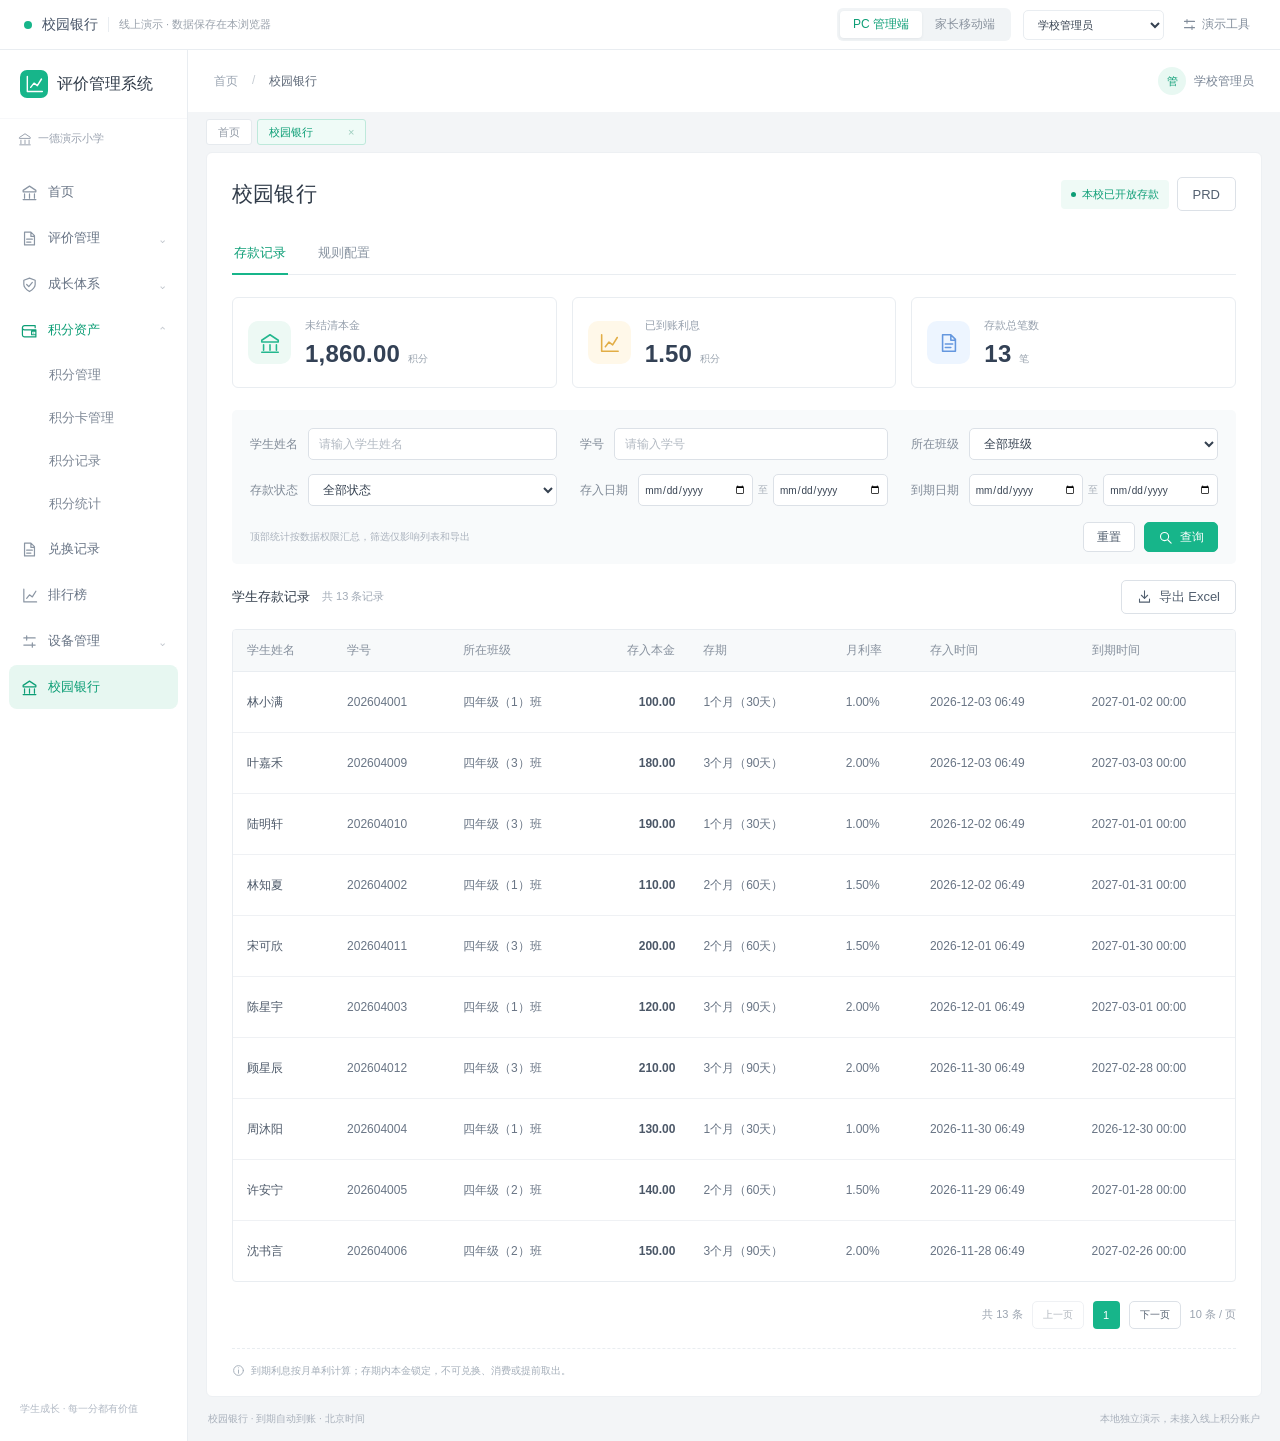
==== commit 4741a9bf: "Use fixed Campus Bank terms and 100-point interest examples" ====
--- a/index.html
+++ b/index.html
@@ -19,21 +19,22 @@
     <section class="prd-section" aria-labelledby="prd-interest">
       <h3 id="prd-interest" tabindex="-1">利息计算</h3>
       <p class="prd-formula">到期利息＝本金 ×（月利率输入值 ÷ 100）× 存期月数<br>本息合计＝本金＋到期利息</p>
-      <p>月利率输入 <code>1.00</code> 表示 1%。使用月单利，不计复利，不逐日折算。中间步骤不舍入，最后一次四舍五入到 0.01 积分。</p>
+      <p>月利率为 0% 至 100%，最多两位小数。输入 <code>1.00</code> 表示 1.00%。使用月单利，固定天数用于推算到期日。中间步骤保留精度，最后一次四舍五入到 0.01 积分。</p>
       <p>后端用精确十进制或整数计算。设 <var>P</var> 为本金乘 100、<var>R</var> 为月利率输入值乘 100、<var>M</var> 为存期月数，则利息的最小单位为
         <code>floor((P × R × M + 5000) ÷ 10000)</code>。接口的本金、利率和结果使用十进制字符串，避免浮点误差。</p>
       <ul>
-        <li>600.00 积分 × 1.00% × 1 个月＝6.00 积分利息，到期转入 606.00 积分。</li>
-        <li>125.50 积分按同一档位计息，原值 1.255，入账 1.26；0.01 积分按同一档位计算时，舍入后的利息为 0.00，仍返还 0.01 本金。</li>
+        <li>100.00 积分 × 1.50% × 2（2 个月档，60 天）＝3.00 积分利息，到期转入 103.00 积分。</li>
+        <li>100.00 积分 × 1.00% × 12（12 个月档，365 天）＝12.00 积分利息。</li>
+        <li>125.50 积分按 1 个月（30 天）、月利率 1.00% 计息，原值 1.255，入账 1.26。该档位下 0.01 积分的利息舍入为 0.00，到期仍返还本金。</li>
       </ul>
     </section>
     <section class="prd-section" aria-labelledby="prd-settlement">
       <h3 id="prd-settlement" tabindex="-1">到期结算</h3>
       <h4>起算与到期时间</h4>
-      <p>以服务端确认存入成功的北京时间为准。以存入日直接加存期月数，到期时间取目标日期 00:00（北京时间）。目标月无对应日时取月末。</p>
+      <p>以服务端确认存入成功的北京时间日期为起点，加对应档位的固定天数，到期时间取目标日期 00:00（北京时间）。已有存款按订单保存的到期时间和利息结算。</p>
       <ul>
-        <li>11 月 23 日任意时刻成功存入 1 个月，于 12 月 23 日 00:00 到期。</li>
-        <li>1 月 31 日存 1 个月于 2 月末到期，闰年为 2 月 29 日。存 2 个月直接推算到 3 月 31 日，不逐月递推。接口保存带时区的时间戳。</li>
+        <li>1 个月（30 天）、2 个月（60 天）、3 个月（90 天）、6 个月（180 天）、12 个月（365 天）。</li>
+        <li>2026 年 11 月 25 日 15:30 存入 1 个月（30 天），于 12 月 25 日 00:00 到期。2026 年 1 月 31 日存入同一档位，于 3 月 2 日 00:00 到期。接口保存带时区的时间戳。</li>
       </ul>
       <h4>状态与入账</h4>
       <ol>
@@ -109,17 +110,17 @@
           <tr><th scope="row">学号</th><td><code>studentNumber</code>。取关联学生档案的学号，以文本显示和导出，保留前导零。</td></tr>
           <tr><th scope="row">所在班级</th><td><code>className</code>。取该学生档案里的当前班级，用于筛选和班级权限限定。</td></tr>
           <tr><th scope="row">存入本金</th><td><code>principal</code>。取订单创建时实际扣减可用积分并锁定的金额。展示积分值，固定两位小数。</td></tr>
-          <tr><th scope="row">存期</th><td><code>months</code>。取订单存入时的档位快照，以「N个月」展示。</td></tr>
+          <tr><th scope="row">存期</th><td><code>months</code> 为存入时的档位月数，<code>durationDays</code> 为北京时间到期日与存入日的天数差。页面显示「N个月（D天）」，历史订单以原日期快照为准。</td></tr>
           <tr><th scope="row">月利率</th><td><code>rate</code>。取订单存入时的月利率快照，按百分数保留两位小数。存单值 <code>1.00</code> 展示为 <code>1.00%</code>。</td></tr>
           <tr><th scope="row">存入时间</th><td><code>createdAt</code>。服务端确认存入成功时写入的时间。列表以北京时间显示 <code>YYYY-MM-DD HH:mm</code>。</td></tr>
-          <tr><th scope="row">到期时间</th><td><code>dueAt</code>。取订单的到期时间快照，按「到期结算」一节的自然月规则生成。列表以北京时间显示 <code>YYYY-MM-DD HH:mm</code>，到期时刻为 00:00。</td></tr>
+          <tr><th scope="row">到期时间</th><td><code>dueAt</code>。取订单的到期时间快照。新单按「到期结算」一节的固定天数规则生成。列表以北京时间显示 <code>YYYY-MM-DD HH:mm</code>，到期时刻为 00:00。</td></tr>
           <tr><th scope="row">到期利息</th><td><code>expectedInterest</code>。取存入时算定并存入快照的利息，按「+金额」展示，保留两位小数。待结算时为预计利息，已结算时同一数值已入账。是否入账由状态判断。</td></tr>
           <tr><th scope="row">状态</th><td><code>status</code>。本息入账成功显示「已到账」，其他订单显示「存款中」。PC 列表、家长端和 Excel 使用相同口径。</td></tr>
           <tr><th scope="row">操作</th><td>「详情」以订单 ID 请求 <code>GET /api/deposits/:id</code>，重新校验学校与班级权限，读取订单快照、实际到账时间和该笔订单的关联流水。</td></tr>
         </tbody>
       </table>
       <h4>详情与导出口径</h4>
-      <p>本息合计 <code>total</code> ＝存入本金＋按单据快照已舍入的到期利息。实际到账时间 <code>settledAt</code> 由结算成功事务写入，未到账时详情隐藏该时间，导出留空。导出仅限管理员，覆盖全部匹配订单，时间按北京时间精确到秒，金额与月利率用数值写入，存款单号和学号按文本保留。零条记录时禁止导出。</p>
+      <p>本息合计 <code>total</code> ＝存入本金＋按单据快照已舍入的到期利息。实际到账时间 <code>settledAt</code> 由结算成功事务写入，未到账时详情隐藏该时间，导出留空。导出仅限管理员，覆盖全部匹配订单，时间按北京时间精确到秒，存期（月）、存期（天）、金额和月利率分别按数值写入，存款单号和学号按文本保留。零条记录时禁止导出。</p>
     </section>
   </template>
 
@@ -128,17 +129,18 @@
       <h3 id="prd-page-title" tabindex="-1">校园银行 · 规则配置</h3>
       <ul>
         <li>各校独立配置功能开关、最低起存额和存期档位。管理员可保存，班主任只读。最低起存额默认 1.00，最小 0.01 积分。启用功能时至少有一档已启用。</li>
-        <li>存期为正整数月，同一学校不得重复。已有档位不可直接改月数，需新增档位。月利率非负，最多两位小数。关闭功能或停用档位拒绝新存款。</li>
+        <li>默认配置 1、2、3 个月三个档位。新增档位从上述五档中选择尚未配置的档位，同一学校不得重复。已有档位可修改月利率和启用状态。月利率含 0% 和 100% 两端，最多两位小数。</li>
+        <li>旧配置中五档之外的档位停止受理新存款。固定档位的旧利率超出范围时显示为停用，管理员修正后可启用。学校开启存款功能至少需要一档符合新规则的启用档位。</li>
         <li>保存配置或档位时校验当前版本并递增版本，过时版本要求刷新。试算规则版本由学校配置版本和档位版本组合。历史订单继续按快照结算。</li>
       </ul>
       <h4 id="prd-rule-fields">存期与月利率列表字段</h4>
       <table class="prd-field-table" aria-labelledby="prd-rule-fields">
         <thead><tr><th scope="col">列表列名</th><th scope="col">取值与展示规则</th></tr></thead>
         <tbody>
-          <tr><th scope="row">存期</th><td>读取本校档位当前配置 <code>months</code>，以「N个月」展示，列表按月数升序。</td></tr>
+          <tr><th scope="row">存期</th><td>读取当前档位月数 <code>months</code> 和固定天数 <code>durationDays</code>，显示「N个月（D天）」，列表按月数升序。</td></tr>
           <tr><th scope="row">月利率</th><td>读取档位当前百分数 <code>rate</code>，保留两位小数后加百分号。</td></tr>
-          <tr><th scope="row">整期收益率</th><td>月利率 × 存期月数，按百分数保留两位小数。例如 1.50% × 2 个月为 3.00%。</td></tr>
-          <tr><th scope="row">1000积分到期利息</th><td>固定以 1000 为本金，代入「利息计算」公式，一次四舍五入至两位小数。上例结果为 30.00 积分。该列是档位示例，不读取存款订单。</td></tr>
+          <tr><th scope="row">整期收益率</th><td>月利率 × 存期月数，按百分数保留两位小数。例如 2 个月（60 天）、月利率 1.50%，整期收益率为 3.00%。</td></tr>
+          <tr><th scope="row">100积分到期利息</th><td>以 100 积分为示例本金，代入「利息计算」公式，最终四舍五入至两位小数。上例为 3.00 积分。</td></tr>
           <tr><th scope="row">状态</th><td>读取档位自己的 <code>enabled</code>，真显示「已启用」，假显示「已停用」。实际允许家长存入还须学校功能开关为开启。</td></tr>
           <tr><th scope="row">操作</th><td>管理员点击「编辑」按档位 ID 修改月利率和状态，保存时校验档位版本。班主任显示「—」。</td></tr>
         </tbody>
@@ -147,6 +149,6 @@
   </template>
 
   <script src="./vendor/sql-wasm.js"></script>
-  <script src="./app.js?v=9a2388d1a409" type="module"></script>
+  <script src="./app.js?v=e14ba5dd1016" type="module"></script>
 </body>
 </html>
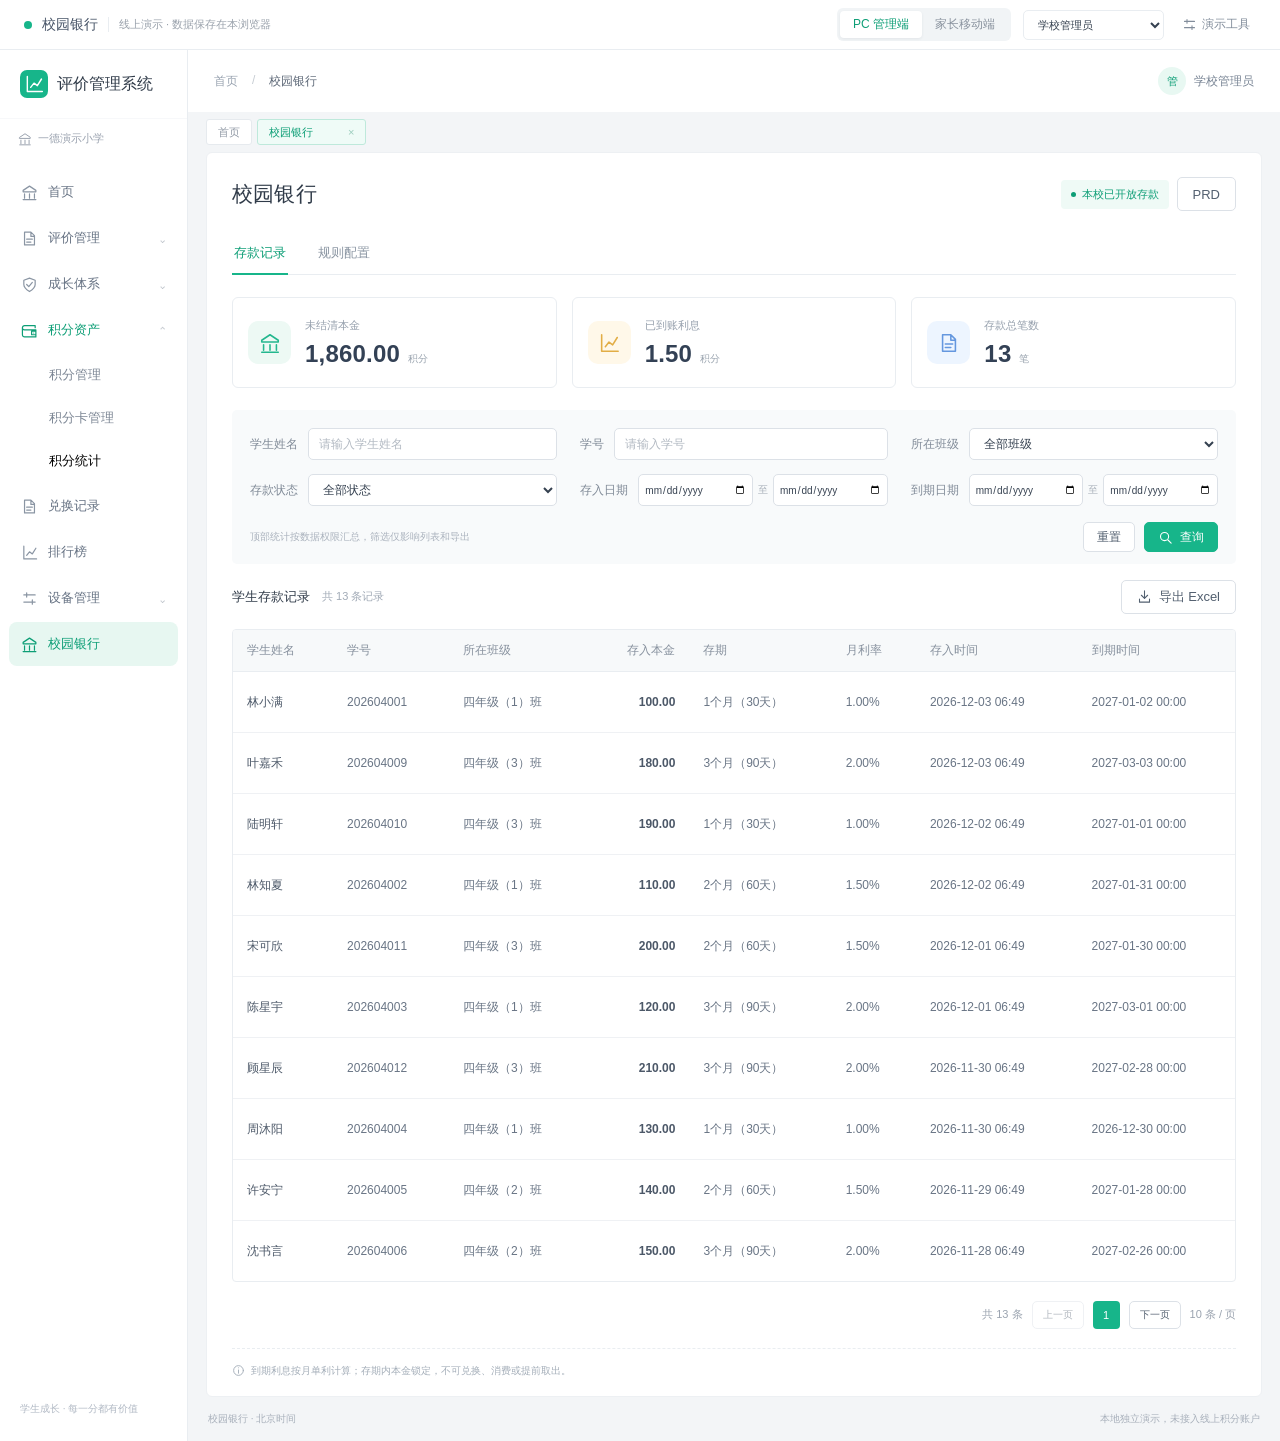
==== commit a8889fda: "Update Campus Bank V1 page PRDs and sync mobile points details" ====
--- a/index.html
+++ b/index.html
@@ -6,8 +6,8 @@
   <meta name="theme-color" content="#16b88a">
   <meta name="description" content="评价管理系统校园银行，支持学校规则配置、家长主动存入与到期自动结算。">
   <link rel="icon" href="./favicon.svg" type="image/svg+xml">
-  <link rel="stylesheet" href="./styles.css?v=7c68291cc35f">
-  <link rel="stylesheet" href="./original-wallet.css?v=e39c1d0c3969">
+  <link rel="stylesheet" href="./styles.css?v=7f40cbeebdd7">
+  <link rel="stylesheet" href="./original-wallet.css?v=9338323fba7d">
   <title>校园银行 · 评价管理系统</title>
 </head>
 <body>
@@ -15,21 +15,33 @@
   <div id="modal-root"></div>
   <div id="toast" role="status" aria-live="polite"></div>
 
-  <template id="prd-common">
-    <section class="prd-section" aria-labelledby="prd-interest">
-      <h3 id="prd-interest" tabindex="-1">利息计算</h3>
-      <p class="prd-formula">到期利息＝本金 ×（月利率输入值 ÷ 100）× 存期月数<br>本息合计＝本金＋到期利息</p>
-      <p>月利率为 0% 至 100%，最多两位小数。输入 <code>1.00</code> 表示 1.00%。使用月单利，固定天数用于推算到期日。中间步骤保留精度，最后一次四舍五入到 0.01 积分。</p>
-      <p>后端用精确十进制或整数计算。设 <var>P</var> 为本金乘 100、<var>R</var> 为月利率输入值乘 100、<var>M</var> 为存期月数，则利息的最小单位为
-        <code>floor((P × R × M + 5000) ÷ 10000)</code>。接口的本金、利率和结果使用十进制字符串，避免浮点误差。</p>
-      <ul>
-        <li>100.00 积分 × 1.50% × 2（2 个月档，60 天）＝3.00 积分利息，到期转入 103.00 积分。</li>
-        <li>100.00 积分 × 1.00% × 12（12 个月档，365 天）＝12.00 积分利息。</li>
-        <li>125.50 积分按 1 个月（30 天）、月利率 1.00% 计息，原值 1.255，入账 1.26。该档位下 0.01 积分的利息舍入为 0.00，到期仍返还本金。</li>
-      </ul>
-    </section>
-    <section class="prd-section" aria-labelledby="prd-settlement">
-      <h3 id="prd-settlement" tabindex="-1">到期结算</h3>
+  <template id="prd-page-bank">
+    <p id="prd-page-title" hidden>家长端 · 校园银行</p>
+    <section class="prd-section">
+      <h3 id="prd-background">1. 背景与目标</h3>
+      <p>支持家长为绑定学生主动办理定期存款，确保存入、锁定、到期和到账状态可查。</p>
+      <h3 id="prd-users">2. 用户与使用场景</h3>
+      <p>家长切换绑定学生，试算本息、确认存入或查询该生存款。接口按当前绑定关系校验。</p>
+      <h3 id="prd-scope">3. 需求范围</h3>
+      <p><strong>In Scope</strong> 学生余额、档位试算、存入确认、存款筛选和详情、自动结算。</p>
+      <p><strong>Out of Scope</strong> 提前支取、自动续存和现金交易。</p>
+      <h3 id="prd-features">4. 功能需求列表</h3>
+      <table class="prd-field-table">
+        <thead><tr><th>功能模块</th><th>功能点</th><th>需求描述</th><th>优先级</th><th>备注说明</th></tr></thead>
+        <tbody>
+          <tr><td>账户</td><td>余额与利息</td><td>随选中学生刷新定期锁定积分总额、可用积分、累计到账利息。</td><td>P0</td><td>金额保留两位小数。</td></tr>
+          <tr><td>存入</td><td>试算与确认</td><td>选择已启用档位并填写本金，服务端试算后确认存入，成功后刷新余额和存款记录。</td><td>P0</td><td>支持每个学生多笔独立存款。</td></tr>
+          <tr><td>我的存款</td><td>查询与详情</td><td>支持全部、存款中、已到账。详情区分预计利息与实际到账时间并展示该单流水。</td><td>P0</td><td>功能关闭后仍可查旧单。</td></tr>
+        </tbody>
+      </table>
+      <h3 id="prd-flow">5. 核心流程与交互说明</h3>
+      <h4 id="prd-booking">试算、存入与本金锁定</h4>
+      <ol>
+        <li>试算和确认均校验家长绑定关系，学生及档位所属学校，学校及档位开关。确认本金达到最低起存额，且在可用积分和服务支持范围内，最多两位小数。</li>
+        <li><code>POST /api/quote</code> 返回本金、利率、利息、本息合计、到期时间和规则版本。确认通过 <code>POST /api/deposits</code> 提交学生、档位、本金、规则版本、到期时间及 <code>requestKey</code>。</li>
+        <li>确认在同一事务中扣减可用积分、增加锁定积分、分配单号、保存订单快照、记锁定流水和请求结果。扣减时再次按可用余额校验。存入后刷新余额和订单。</li>
+      </ol>
+      <h4 id="prd-settlement">到期结算</h4>
       <h4>起算与到期时间</h4>
       <p>以服务端确认存入成功的北京时间日期为起点，加对应档位的固定天数，到期时间取目标日期 00:00（北京时间）。已有存款按订单保存的到期时间和利息结算。</p>
       <ul>
@@ -42,53 +54,118 @@
         <li>后台任务筛选到期时间已到、尚未结算且已到重试时间的订单，逐笔处理。在事务内再次确认订单未结算、账户锁定本金充足且入账金额合法。以存入时的快照为准。</li>
         <li>同一事务扣减锁定本金、增加可用本金并记本金返还流水。随后增加可用积分、累计获得积分和累计到账利息并记利息流水。订单更新为<strong>已到账</strong>（<code>settled</code>），记录实际到账时间并写成功审计。利息为 0.00 时也完成结算。到账后不自动续存。</li>
       </ol>
-      <h4>失败重试与防重</h4>
-      <p>任一步失败时整笔事务回滚，本金继续锁定。系统写入内部重试标记 <code>pending</code>、失败原因、尝试次数和下次重试时间，间隔 60 秒重试。服务恢复后重新扫描到期未结算且已到重试时间的订单。通过事务内复核订单状态和「原订单 ID＋流水类型」唯一约束，防止重复返还或发息。</p>
-      <p class="prd-note">演示服务每秒扫描到期订单。上线时由服务端定时任务接管调度和失败告警。到期时间是允许结算的最早时间，实际到账时间是结算记录中的时间。</p>
-    </section>
-    <section class="prd-section" aria-labelledby="prd-booking">
-      <h3 id="prd-booking">试算、存入与本金锁定</h3>
-      <ol>
-        <li>试算和确认都校验操作者为当前绑定家长、学生及档位属于本校、学校功能及档位已开启、本金达到最低起存额且不超过可用余额。积分最多两位小数，服务端校验金额范围。</li>
-        <li><code>POST /api/quote</code> 返回本金、到期时间、利率、利息、本息合计和规则版本。<code>POST /api/deposits</code> 提交学生、档位、本金、版本、到期时间及 <code>requestKey</code>。服务端按当前时间和配置重算，版本或到期日变化返回 <code>STALE_CONFIG</code>，余额不足返回 <code>INSUFFICIENT_BALANCE</code>。</li>
-        <li>确认后在同一事务中按可用余额条件扣减本金、增加锁定余额、分配单号、创建订单、记锁定流水和保存请求结果。订单保存本金、存期、月利率、预计利息、到期时间、存入时间和规则版本。支持多笔独立存款。</li>
-        <li>同一操作者的相同 <code>requestKey</code> 和相同参数返回原订单，重复请求跨调息后仍可返回原结果。相同标识换参数返回 <code>IDEMPOTENCY_CONFLICT</code>。并发确认由事务及余额条件更新防止重复扣款和超额锁定。</li>
-      </ol>
-      <p>调息、修改起存额和停用只影响新单，旧单按原快照查询和结算。学校关闭存款功能后，已有存款仍按约到账。</p>
-    </section>
-    <section class="prd-section" aria-labelledby="prd-deposit-number">
-      <h3 id="prd-deposit-number">存款单号</h3>
+      <h3 id="prd-exceptions">6. 异常场景与边界条件</h3>
+      <ul>
+        <li>学校关闭功能或无启用档位时隐藏存入表单。没有存款记录时显示空状态，已有存款仍可查看和结算。</li>
+        <li>余额不足返回 <code>INSUFFICIENT_BALANCE</code>。版本或到期日变化返回 <code>STALE_CONFIG</code>，用户重新试算确认。提交超时沿用原参数和 <code>requestKey</code> 重试，同一操作者同参数返回原订单，换参数返回 <code>IDEMPOTENCY_CONFLICT</code>。</li>
+        <li>结算失败整笔回滚，本金继续锁定。后台记录 <code>pending</code>、失败原因、尝试次数及下次重试时间，60 秒后允许重试。事务复核订单状态，原订单 ID 和流水类型的唯一约束防止重复入账。</li>
+      </ul>
+      <h3 id="prd-data">7. 数据口径与埋点需求</h3>
+      <h4 id="prd-interest">利息计算</h4>
+      <p class="prd-formula">到期利息＝本金 ×（月利率输入值 ÷ 100）× 存期月数<br>本息合计＝本金＋到期利息</p>
+      <p>月利率为 0% 至 100%，最多两位小数。按月单利，固定天数仅用于推算到期日。<var>P</var> 为本金 × 100，<var>R</var> 为月利率输入值 × 100，<var>M</var> 为存期月数，最小单位利息为 <code>floor((P × R × M + 5000) ÷ 10000)</code>。金额接口使用十进制字符串。</p>
+      <p>100.00 积分按两个月（60 天）、月利率 1.50%，利息为 3.00，本息为 103.00。125.50 积分按一个月（30 天）、月利率 1.00%，原值 1.255 四舍五入至 1.26。</p>
+      <h4 id="prd-deposit-number">存款单号</h4>
       <ul>
         <li><code>depositNumber</code> 为 14 位文本，由存入时间 <code>createdAt</code> 的北京时间日期 <code>YYYYMMDD</code> 和六位流水号组成。各校每天从 <code>000001</code> 独立递增。例如某校 2026 年 11 月 23 日的第一笔为 <code>20261123000001</code>。</li>
         <li>历史订单按各校、各存入日补号，按原存入时间升序，同一时间按原订单 ID 升序。新单接续同校当日流水。数据库保证同校单号唯一，失败事务回滚编号分配，重复确认返回原单号。用完 <code>999999</code> 后拒绝该校当天的新确认，返回 <code>DEPOSIT_SEQUENCE_EXHAUSTED</code>。</li>
-        <li>PC 和家长端详情、Excel 均显示业务单号。详情路由、请求记录和结算继续使用原订单 <code>id</code> 关联。详情按学校、授权班级或家长绑定关系校验访问权限。</li>
-      </ul>
-    </section>
-    <section class="prd-section" aria-labelledby="prd-points">
-      <h3 id="prd-points">积分口径</h3>
-      <p>本金存入、到期返还只在可用积分和锁定积分之间划转。仅实际到账的利息增加可用积分、累计获得积分、得分记录和个人积分总额排名。锁定本金仍保留其原有累计获得积分贡献。本金存入和返还都不计入已兑换积分。</p>
-    </section>
-  </template>
-
-  <template id="prd-page-mobile">
-    <section class="prd-section prd-page-rules" aria-labelledby="prd-page-title">
-      <h3 id="prd-page-title" tabindex="-1">家长端 · 校园银行</h3>
-      <ul>
-        <li>根据当前选中学生读取可用积分、未结清定期本金、累计到账利息和存款。切换学生后重新查询，接口按最新家长绑定校验访问范围。</li>
-        <li>确认框展示服务端试算结果。请求超时后原样重试，规则变化时重新试算和确认。只有服务端提交成功才展示锁定结果并刷新余额。</li>
-        <li>「我的存款」按全部、存款中、已到账筛选。详情区分预计利息与实际到账时间，到账后展示本金返还和利息流水。</li>
-      </ul>
+        <li>存款详情显示业务单号，接口通过原订单 <code>id</code> 查询，并校验家长与该学生的绑定关系。</li>
+      </ul>
+      <p>选择档位上报 <code>deposit_product_selected</code>，试算后打开确认框上报 <code>deposit_confirm_view</code>。两者记录档位 ID。存入、结算结果按已提交订单及流水确认。</p>
+      <h3 id="prd-dependencies">8. 风险、依赖与限制</h3>
+      <p>结算依赖账务事务与时钟。服务版本由后台任务扫描，浏览器演示在页面运行和重新打开时执行检查。已有订单按存入时的版本、利率、利息和到期快照执行。</p>
+      <h3 id="prd-acceptance">9. 验收标准</h3>
+      <p>校验最低起存额、余额、绑定关系和幂等。100.00 积分按两个月、1.50% 锁定后，到期分别返还 100.00 和发息 3.00，仅利息增加累计获得积分。验证零息、失败回滚、重试、停用和旧单如期到账。</p>
+    </section>
+  </template>
+
+  <template id="prd-page-overview">
+    <p id="prd-page-title" hidden>家长端 · 积分总览</p>
+    <section class="prd-section">
+      <h3 id="prd-background">1. 背景与目标</h3><p>查看所选学生当前积分总额及余额构成。</p>
+      <h3 id="prd-users">2. 用户与使用场景</h3><p>家长从积分首页点击「可用积分」，或切换到其他绑定学生。</p>
+      <h3 id="prd-scope">3. 需求范围</h3>
+      <p><strong>In Scope</strong> 积分总额、可用积分总额、定期锁定积分及占比。</p>
+      <p><strong>Out of Scope</strong> 历史明细、存入和兑换操作。</p>
+      <h3 id="prd-features">4. 功能需求列表</h3>
+      <table class="prd-field-table">
+        <thead><tr><th>功能模块</th><th>功能点</th><th>需求描述</th><th>优先级</th><th>备注说明</th></tr></thead>
+        <tbody>
+          <tr><td>账户</td><td>余额构成</td><td>按学生展示三项金额，精确到 0.01 积分。</td><td>P0</td><td>切换学生后重新查询。</td></tr>
+          <tr><td>图表</td><td>余额占比</td><td>用饼图绘制可用与定期锁定的占比。</td><td>P0</td><td>图例显示一位小数。</td></tr>
+        </tbody>
+      </table>
+      <h3 id="prd-flow">5. 核心流程与交互说明</h3><p>进入页面并选中学生，读取账户数据、展示三项金额和饼图。左上角返回积分首页。</p>
+      <h3 id="prd-exceptions">6. 异常场景与边界条件</h3><p>总额为零时，饼图显示「暂无积分」，两项占比均为 0.0%。无绑定学生时显示对应空态。</p>
+      <h3 id="prd-data">7. 数据口径与埋点需求</h3>
+      <ul>
+        <li>积分总额＝可用积分总额 <code>available</code>＋定期锁定积分 <code>locked</code>。存入和返还本金只改变余额分布，已到账利息计入可用积分。</li>
+        <li>积分总额大于零时，饼图按可用积分和定期锁定积分的实际占比绘制。图例的可用占比四舍五入到一位小数，锁定占比等于 100% 减去已舍入的可用占比。</li>
+      </ul>
+      <p>本页无独立埋点。</p>
+      <h3 id="prd-dependencies">8. 风险、依赖与限制</h3><p>依赖 <code>GET /api/bootstrap</code> 的同一账户快照与家长绑定权限。</p>
+      <h3 id="prd-acceptance">9. 验收标准</h3><p>可用 80、锁定 20 时总额为 100，占比分别为 80.0%、20.0%。切换学生和零总额场景显示正确。</p>
+    </section>
+  </template>
+
+  <template id="prd-page-points">
+    <p id="prd-page-title" hidden>积分统计 · 积分记录</p>
+    <section class="prd-section">
+      <h3 id="prd-background">1. 背景与目标</h3><p>在现有积分记录中追溯学生积分增减和校园银行流水。</p>
+      <h3 id="prd-users">2. 用户与使用场景</h3><p>学校管理员查看本校流水，班主任查看授权班级，支持按条件定位单条流水。</p>
+      <h3 id="prd-scope">3. 需求范围</h3><p><strong>In Scope</strong> 筛选、分页、当前页勾选、列表和详情。</p><p><strong>Out of Scope</strong> 在本页发放、修改或补录积分。</p>
+      <h3 id="prd-features">4. 功能需求列表</h3>
+      <table class="prd-field-table">
+        <thead><tr><th>功能模块</th><th>功能点</th><th>需求描述</th><th>优先级</th><th>备注说明</th></tr></thead>
+        <tbody>
+          <tr><td>筛选</td><td>组合查询</td><td>按学生姓名、所在班级、得分形式和得分时间查询。</td><td>P0</td><td>查询和重置从第一页开始。</td></tr>
+          <tr><td>列表</td><td>得分与备注</td><td>使用原有得分列显示可用积分变动，用备注区分本金和利息类型。</td><td>P0</td><td>一笔账务流水一行。</td></tr>
+          <tr><td>详情</td><td>流水追溯</td><td>查看学生、变动类型、时间、可用积分变动、变动后可用余额和关联存款单号。</td><td>P0</td><td>仅关联存款的流水展示存款单号。</td></tr>
+        </tbody>
+      </table>
+      <h3 id="prd-flow">5. 核心流程与交互说明</h3>
+      <p>PC 列表使用「评价类型/班级德育」和「活动名称/荣誉称号」两列。每列展示对应的原始字段值，同时有值时按表头顺序用斜杠分隔。该列无值时显示「—」，本地评价样例缺少分类字段时显示「德育评价」。学生人脸按原有权限读取。校园银行流水在得分形式列显示「校园银行」，两列均显示「—」。得分时间取该条流水的实际写入时间，按北京时间显示到秒。表头勾选框选中当前页全部记录。</p>
+      <h3 id="prd-exceptions">6. 异常场景与边界条件</h3><p>无匹配记录时展示空表。非法日期或反向时间区间提示校验错误。结算回滚期间无新增到账流水。</p>
+      <h3 id="prd-data">7. 数据口径与埋点需求</h3>
+      <p><code>GET /api/point-transactions</code> 读取已提交的流水，按 <code>createdAt</code> 倒序，同一时间按写入顺序倒序，每页 10 条。序号为（当前页 - 1）× 每页条数 + 页内序号。本页无独立埋点。</p>
+      <p>「得分」展示该条流水的可用积分变动 <code>availableDelta</code>。保留两位小数，正数带「+」，负数带「-」，零显示 0.00。</p>
+      <table class="prd-field-table">
+        <thead><tr><th scope="col">变动类型</th><th scope="col">得分列</th><th scope="col">备注列</th></tr></thead>
+        <tbody>
+          <tr><th scope="row">定期存入</th><td>-本金</td><td>定期存入，本金锁定</td></tr>
+          <tr><th scope="row">到期本金返还</th><td>+本金</td><td>到期本金返还</td></tr>
+          <tr><th scope="row">定期利息到账</th><td>+实际入账利息，零利息显示 0.00</td><td>定期利息到账</td></tr>
+        </tbody>
+      </table>
+      <h3 id="prd-dependencies">8. 风险、依赖与限制</h3><p>列表依赖已提交的积分流水和权限范围。学生档案缺少照片时展示「—」。</p>
+      <h3 id="prd-acceptance">9. 验收标准</h3><p>核对原有列表字段、当前页勾选、筛选和分页。定期存入、返还、发息的得分分别显示负本金、正本金和到账利息，金额与家长端明细一致。</p>
     </section>
   </template>
 
   <template id="prd-page-records">
-    <section class="prd-section prd-page-rules" aria-labelledby="prd-page-title">
-      <h3 id="prd-page-title" tabindex="-1">校园银行 · 存款记录</h3>
-      <h4>筛选范围与分页</h4>
+    <p id="prd-page-title" hidden>校园银行 · 存款记录</p>
+    <section class="prd-section">
+      <h3 id="prd-background">1. 背景与目标</h3><p>管理人员按权限核对定期存款、锁定本金与已到账利息。</p>
+      <h3 id="prd-users">2. 用户与使用场景</h3><p>学校管理员查询本校、查看详情及导出。班主任查询授权班级和详情。</p>
+      <h3 id="prd-scope">3. 需求范围</h3><p><strong>In Scope</strong> 汇总统计、列表筛选、详情、Excel 导出。</p><p><strong>Out of Scope</strong> 修改或作废存款、提前支取、手动发息。</p>
+      <h3 id="prd-features">4. 功能需求列表</h3>
+      <table class="prd-field-table">
+        <thead><tr><th>功能模块</th><th>功能点</th><th>需求描述</th><th>优先级</th><th>备注说明</th></tr></thead>
+        <tbody>
+          <tr><td>顶部统计</td><td>权限范围汇总</td><td>显示未结清本金、已到账利息和存款总笔数。</td><td>P0</td><td>列表筛选、重置和分页均独立。</td></tr>
+          <tr><td>存款列表</td><td>筛选与详情</td><td>按学生、班级、状态、存入日期、到期日期查询。单笔详情使用订单快照。</td><td>P0</td><td>学生姓名和学号分别筛选。</td></tr>
+          <tr><td>导出</td><td>Excel</td><td>管理员导出所有匹配订单，保留单号、日期和金额口径。</td><td>P0</td><td>导出范围跨分页。</td></tr>
+        </tbody>
+      </table>
+      <h3 id="prd-flow">5. 核心流程与交互说明</h3>
+      <h4 id="prd-record-filters">筛选范围与分页</h4>
       <p><code>GET /api/deposits</code> 先限定权限，再应用已提交的筛选条件。管理员查看本校记录，班主任查看授权班级。姓名和学号由用户输入，班级由下拉选项提交，三者去掉首尾空格后按包含匹配。状态按下文映射筛选。空条件不限制该字段，多个条件同时满足才纳入。</p>
       <p>存入日期筛选 <code>createdAt</code>，到期日期筛选 <code>dueAt</code>。分别使用北京时间的「起始日 00:00（含）至结束日次日 00:00（不含）」，只填一端则只应用该端边界。日期不存在或起始日晚于结束日时拒绝查询。</p>
       <p>列表一笔存款一行，按存入时间倒序，同一时间按存款单号升序，每页 10 条。<code>total</code> 为筛选后全部记录的笔数，用于列表和分页。Excel 导出使用同一筛选条件，包含所有匹配记录。</p>
 
+      <h3 id="prd-exceptions">6. 异常场景与边界条件</h3>
+      <p>权限范围无存款时金额为 0.00、笔数为 0。筛选无结果时展示空状态并禁用导出。已到期未成功结算仍显示「存款中」，详情提示系统正在处理到账。</p>
+      <h3 id="prd-data">7. 数据口径与埋点需求</h3>
       <h4 id="prd-stat-fields">顶部统计卡片</h4>
       <p><code>summary</code> 按当前账号可查看的全部存款汇总。管理员汇总本校，班主任汇总授权班级。列表筛选、重置和分页均不改变统计范围。</p>
       <table class="prd-field-table" aria-labelledby="prd-stat-fields">
@@ -99,7 +176,6 @@
           <tr><th scope="row">存款总笔数</th><td><code>summary.count</code>。计数权限范围内全部状态的存款单，一个学生的多笔存款各计 1 笔。</td></tr>
         </tbody>
       </table>
-      <p>权限范围内无存款时，两项金额均为 0.00，存款总笔数为 0。筛选无匹配记录时，列表展示空状态。</p>
       <p class="prd-note">例：权限范围内有 600.00 积分未到期、125.50 积分已到期但尚未结算，以及 100.00 积分已到账（实际利息 1.00）各一笔。三项统计依次为 725.50 积分、1.00 积分、3 笔。筛选「存款中」后，列表和导出包含前两笔，顶部按权限范围汇总。</p>
 
       <h4 id="prd-record-fields">存款记录列表字段</h4>
@@ -110,29 +186,49 @@
           <tr><th scope="row">学号</th><td><code>studentNumber</code>。取关联学生档案的学号，以文本显示和导出，保留前导零。</td></tr>
           <tr><th scope="row">所在班级</th><td><code>className</code>。取该学生档案里的当前班级，用于筛选和班级权限限定。</td></tr>
           <tr><th scope="row">存入本金</th><td><code>principal</code>。取订单创建时实际扣减可用积分并锁定的金额。展示积分值，固定两位小数。</td></tr>
-          <tr><th scope="row">存期</th><td><code>months</code> 为存入时的档位月数，<code>durationDays</code> 为北京时间到期日与存入日的天数差。页面显示「N个月（D天）」，历史订单以原日期快照为准。</td></tr>
+          <tr><th scope="row">存期</th><td><code>months</code> 为存入时的档位月数。1、2、3 个月的 <code>durationDays</code> 分别展示 30、60、90 天，含历史订单。其他档位按北京时间到期日与存入日的天数差展示。历史订单按保存的原到期时间结算。</td></tr>
           <tr><th scope="row">月利率</th><td><code>rate</code>。取订单存入时的月利率快照，按百分数保留两位小数。存单值 <code>1.00</code> 展示为 <code>1.00%</code>。</td></tr>
           <tr><th scope="row">存入时间</th><td><code>createdAt</code>。服务端确认存入成功时写入的时间。列表以北京时间显示 <code>YYYY-MM-DD HH:mm</code>。</td></tr>
-          <tr><th scope="row">到期时间</th><td><code>dueAt</code>。取订单的到期时间快照。新单按「到期结算」一节的固定天数规则生成。列表以北京时间显示 <code>YYYY-MM-DD HH:mm</code>，到期时刻为 00:00。</td></tr>
+          <tr><th scope="row">到期时间</th><td><code>dueAt</code>。直接读取订单保存的到期时间，以北京时间显示 <code>YYYY-MM-DD HH:mm</code>。</td></tr>
           <tr><th scope="row">到期利息</th><td><code>expectedInterest</code>。取存入时算定并存入快照的利息，按「+金额」展示，保留两位小数。待结算时为预计利息，已结算时同一数值已入账。是否入账由状态判断。</td></tr>
-          <tr><th scope="row">状态</th><td><code>status</code>。本息入账成功显示「已到账」，其他订单显示「存款中」。PC 列表、家长端和 Excel 使用相同口径。</td></tr>
+          <tr><th scope="row">状态</th><td><code>status</code>。本息入账成功显示「已到账」，其他订单显示「存款中」。已到期且尚未成功入账时，详情根据 <code>settlementInProgress</code> 提示系统正在处理到账。</td></tr>
           <tr><th scope="row">操作</th><td>「详情」以订单 ID 请求 <code>GET /api/deposits/:id</code>，重新校验学校与班级权限，读取订单快照、实际到账时间和该笔订单的关联流水。</td></tr>
         </tbody>
       </table>
-      <h4>详情与导出口径</h4>
-      <p>本息合计 <code>total</code> ＝存入本金＋按单据快照已舍入的到期利息。实际到账时间 <code>settledAt</code> 由结算成功事务写入，未到账时详情隐藏该时间，导出留空。导出仅限管理员，覆盖全部匹配订单，时间按北京时间精确到秒，存期（月）、存期（天）、金额和月利率分别按数值写入，存款单号和学号按文本保留。零条记录时禁止导出。</p>
+      <h4 id="prd-record-details">详情与导出口径</h4>
+      <p>存款单号 <code>depositNumber</code> 取订单保存的 14 位业务单号，由存入日 <code>YYYYMMDD</code> 加同校当天六位流水号组成。详情和导出使用同一单号。</p>
+      <p>本息合计 <code>total</code> ＝存入本金＋按单据快照已舍入的到期利息。实际到账时间 <code>settledAt</code> 由结算成功事务写入，未到账时详情隐藏该时间，导出留空。导出仅限管理员，覆盖全部匹配订单，时间按北京时间精确到秒。「存期（天）」写入页面同口径的 <code>durationDays</code> 数值，到期时间取订单快照。存期（月）、金额和月利率按数值写入，存款单号和学号按文本保留。零条记录时禁止导出。</p>
+      <p>导出成功时记录 <code>records_exported</code> 审计事件，包含筛选条件和导出笔数。</p>
+      <h3 id="prd-dependencies">8. 风险、依赖与限制</h3><p>学校、班级权限以及状态判定依赖订单与学生档案。历史订单的到期和利息使用原快照。</p>
+      <h3 id="prd-acceptance">9. 验收标准</h3><p>改变筛选条件后只刷新列表与导出范围。核对统计示例、历史档位显示、原到期时间、两类状态和 Excel 数据。</p>
     </section>
   </template>
 
   <template id="prd-page-rules">
-    <section class="prd-section prd-page-rules" aria-labelledby="prd-page-title">
-      <h3 id="prd-page-title" tabindex="-1">校园银行 · 规则配置</h3>
+    <p id="prd-page-title" hidden>校园银行 · 规则配置</p>
+    <section class="prd-section">
+      <h3 id="prd-background">1. 背景与目标</h3><p>按学校配置校园银行功能、最低起存额和月利率。</p>
+      <h3 id="prd-users">2. 用户与使用场景</h3><p>管理员配置本校规则，班主任查看本校当前规则。</p>
+      <h3 id="prd-scope">3. 需求范围</h3><p><strong>In Scope</strong> 基础设置、档位新增、编辑、停用和收益示例。</p><p><strong>Out of Scope</strong> 删除档位、修改原存单及补发历史利息。</p>
+      <h3 id="prd-features">4. 功能需求列表</h3>
+      <table class="prd-field-table">
+        <thead><tr><th>功能模块</th><th>功能点</th><th>需求描述</th><th>优先级</th><th>备注说明</th></tr></thead>
+        <tbody>
+          <tr><td>基础设置</td><td>开关和起存额</td><td>管理员保存功能开关、最低起存额和当前版本。</td><td>P0</td><td>按学校生效。</td></tr>
+          <tr><td>档位配置</td><td>新增和编辑</td><td>新增未配置档位，编辑已有档位的月利率和启用状态。</td><td>P0</td><td>既有档位的存期固定。</td></tr>
+          <tr><td>档位列表</td><td>收益示例</td><td>显示整期收益率和以 100 积分为本金的到期利息。</td><td>P0</td><td>统一按月单利。</td></tr>
+        </tbody>
+      </table>
+      <h3 id="prd-flow">5. 核心流程与交互说明</h3>
+      <h4 id="prd-rule-settings">基础设置与档位校验</h4>
       <ul>
         <li>各校独立配置功能开关、最低起存额和存期档位。管理员可保存，班主任只读。最低起存额默认 1.00，最小 0.01 积分。启用功能时至少有一档已启用。</li>
-        <li>默认配置 1、2、3 个月三个档位。新增档位从上述五档中选择尚未配置的档位，同一学校不得重复。已有档位可修改月利率和启用状态。月利率含 0% 和 100% 两端，最多两位小数。</li>
+        <li>支持 1 个月（30 天）、2 个月（60 天）、3 个月（90 天）、6 个月（180 天）、12 个月（365 天）。默认配置前三档，新增时只可选择尚未配置的档位。已有档位可修改月利率和启用状态。月利率含 0% 和 100% 两端，最多两位小数。</li>
         <li>旧配置中五档之外的档位停止受理新存款。固定档位的旧利率超出范围时显示为停用，管理员修正后可启用。学校开启存款功能至少需要一档符合新规则的启用档位。</li>
-        <li>保存配置或档位时校验当前版本并递增版本，过时版本要求刷新。试算规则版本由学校配置版本和档位版本组合。历史订单继续按快照结算。</li>
-      </ul>
+        <li>保存基础设置或档位时，校验对应的当前版本并递增版本。过时版本要求刷新。配置修改适用于后续存款，已有订单继续使用各自的配置快照。</li>
+      </ul>
+      <h3 id="prd-exceptions">6. 异常场景与边界条件</h3><p>重复档位、非法值和过期版本由服务端拒绝。档位全部配置后禁用新增入口。</p>
+      <h3 id="prd-data">7. 数据口径与埋点需求</h3>
       <h4 id="prd-rule-fields">存期与月利率列表字段</h4>
       <table class="prd-field-table" aria-labelledby="prd-rule-fields">
         <thead><tr><th scope="col">列表列名</th><th scope="col">取值与展示规则</th></tr></thead>
@@ -140,15 +236,66 @@
           <tr><th scope="row">存期</th><td>读取当前档位月数 <code>months</code> 和固定天数 <code>durationDays</code>，显示「N个月（D天）」，列表按月数升序。</td></tr>
           <tr><th scope="row">月利率</th><td>读取档位当前百分数 <code>rate</code>，保留两位小数后加百分号。</td></tr>
           <tr><th scope="row">整期收益率</th><td>月利率 × 存期月数，按百分数保留两位小数。例如 2 个月（60 天）、月利率 1.50%，整期收益率为 3.00%。</td></tr>
-          <tr><th scope="row">100积分到期利息</th><td>以 100 积分为示例本金，代入「利息计算」公式，最终四舍五入至两位小数。上例为 3.00 积分。</td></tr>
+          <tr><th scope="row">100积分到期利息</th><td>100 积分 ×（月利率输入值 ÷ 100）× 存期月数，使用月单利，最终四舍五入至两位小数。上例为 3.00 积分。</td></tr>
           <tr><th scope="row">状态</th><td>读取档位自己的 <code>enabled</code>，真显示「已启用」，假显示「已停用」。实际允许家长存入还须学校功能开关为开启。</td></tr>
           <tr><th scope="row">操作</th><td>管理员点击「编辑」按档位 ID 修改月利率和状态，保存时校验档位版本。班主任显示「—」。</td></tr>
         </tbody>
       </table>
+      <p>基础设置、档位分别通过 <code>POST /api/settings</code> 和 <code>POST /api/products</code> 保存，成功写配置变更审计。</p>
+      <h3 id="prd-dependencies">8. 风险、依赖与限制</h3><p>依赖本校配置版本和档位版本。保存前生成的试算在规则版本变化后须重新确认。</p>
+      <h3 id="prd-acceptance">9. 验收标准</h3><p>验证五档及默认前三档，月利率 0.00% 和 100.00% 合法，超范围和三位小数拒绝。两个月、1.50% 的 100 积分到期利息为 3.00。</p>
+    </section>
+  </template>
+
+  <template id="prd-page-wallet">
+    <p id="prd-page-title" hidden>家长端 · 积分首页</p>
+    <section class="prd-section">
+      <h3 id="prd-background">1. 背景与目标</h3><p>集中展示当前学生的积分余额和每笔积分变动。</p>
+      <h3 id="prd-users">2. 用户与使用场景</h3><p>家长切换绑定学生，核对累计获得、已兑换、可用积分和历史明细。</p>
+      <h3 id="prd-scope">3. 需求范围</h3><p><strong>In Scope</strong> 三项积分、时间筛选、分页及相关页面入口。</p><p><strong>Out of Scope</strong> 本页办理存款、兑换或更改积分。</p>
+      <h3 id="prd-features">4. 功能需求列表</h3>
+      <table class="prd-field-table">
+        <thead><tr><th>功能模块</th><th>功能点</th><th>需求描述</th><th>优先级</th><th>备注说明</th></tr></thead>
+        <tbody>
+          <tr><td>积分摘要</td><td>绑定学生切换</td><td>刷新当前学生三项积分及明细，明细回到第一页。</td><td>P0</td><td>仅可选绑定学生。</td></tr>
+          <tr><td>积分明细</td><td>筛选和详情入口</td><td>按全部、近 7 天、近 30 天查询。记录显示类型、带符号金额、得分时间和累计积分，点击进入详情。</td><td>P0</td><td>每页 10 条。</td></tr>
+          <tr><td>导航</td><td>相关页面入口</td><td>点击可用积分、校园银行或积分超市进入相应页面。</td><td>P0</td><td>默认选中首位绑定学生。</td></tr>
+        </tbody>
+      </table>
+      <h3 id="prd-flow">5. 核心流程与交互说明</h3><p>进入后读取绑定学生列表与摘要，再按所选学生和时间范围读取流水。点击明细进入对应详情，返回恢复学生、筛选、页码和滚动位置。</p>
+      <h3 id="prd-exceptions">6. 异常场景与边界条件</h3><p>无流水时显示「暂无积分明细」。无绑定学生时显示「当前身份暂无绑定学生」。</p>
+      <h3 id="prd-data">7. 数据口径与埋点需求</h3>
+      <p>摘要取 <code>earned</code>、<code>redeemed</code>、<code>available</code>。明细通过 <code>GET /api/point-transactions</code> 查询。金额取 <code>availableDelta</code>，正数带 +，负数带 -，保留两位小数。累计积分 <code>cumulative</code> 为同一学生截至当笔流水的累计获得增量之和，包含筛选区间之前的收入。</p>
+      <p>按写入时间倒序，同一时间按写入顺序倒序。近 7 天与近 30 天从当前业务时间往前推对应天数。锁定和返还本金的累计获得增量为零，实际到账的利息增加累计积分。本页无单独的明细查询埋点。</p>
+      <h3 id="prd-dependencies">8. 风险、依赖与限制</h3><p>依赖账户及已提交流水。可用积分与累计积分分别按当前余额和历史累计获得计算。</p>
+      <h3 id="prd-acceptance">9. 验收标准</h3><p>可用积分随存入减少、返还增加。本金返还前后的累计积分相同，利息到账单独增加累计积分。验证按学生、时间和分页隔离展示。</p>
+    </section>
+  </template>
+
+  <template id="prd-page-point-detail">
+    <p id="prd-page-title" hidden>家长端 · 积分详情</p>
+    <section class="prd-section">
+      <h3 id="prd-background">1. 背景与目标</h3><p>在独立页面说明单笔积分增减及来源。</p>
+      <h3 id="prd-users">2. 用户与使用场景</h3><p>家长从明细打开绑定学生的流水，核对本金、利息或其他积分变动。</p>
+      <h3 id="prd-scope">3. 需求范围</h3><p><strong>In Scope</strong> 单笔金额、时间、得分形式、变动类型、学生姓名及关联存款单号。</p><p><strong>Out of Scope</strong> 累计积分、变动后可用余额及本页账务写入。</p>
+      <h3 id="prd-features">4. 功能需求列表</h3>
+      <table class="prd-field-table">
+        <thead><tr><th>功能模块</th><th>功能点</th><th>需求描述</th><th>优先级</th><th>备注说明</th></tr></thead>
+        <tbody>
+          <tr><td>摘要</td><td>本笔时间与得分形式</td><td>显示有符号的金额、得分时间及得分形式，校园银行流水标注「校园银行」。</td><td>P0</td><td>时间为北京时间，精确至秒。</td></tr>
+          <tr><td>详情信息</td><td>本次积分变动</td><td>显示学生姓名、变动类型及本次积分变动。有存款单号时展示单号。</td><td>P0</td><td>金额与顶部一致。</td></tr>
+          <tr><td>导航</td><td>刷新与返回</td><td>详情可直达或刷新。从列表打开后返回原列表位置。直接打开时可返回积分首页。</td><td>P0</td><td>以流水 ID 定位。</td></tr>
+        </tbody>
+      </table>
+      <h3 id="prd-flow">5. 核心流程与交互说明</h3><p>按流水 ID 请求 <code>GET /api/point-transactions/:id</code>。鉴权成功后显示独立子页。存入摘要标注「本次锁定本金」，返还标注「本次返还本金」，利息标注「本次到账利息」。</p>
+      <h3 id="prd-exceptions">6. 异常场景与边界条件</h3><p>记录不存在或越权时显示「该积分记录不可查看」，可返回。临时读取失败显示重试入口。</p>
+      <h3 id="prd-data">7. 数据口径与埋点需求</h3><p>得分时间取 <code>createdAt</code>，金额取 <code>availableDelta</code>，保留正负号和两位小数，零显示 0.00。存款单号取 <code>depositNumber</code>。本页无独立埋点。</p>
+      <h3 id="prd-dependencies">8. 风险、依赖与限制</h3><p>详情依赖流水记录及学生绑定权限。直达与刷新使用同一权限校验。</p>
+      <h3 id="prd-acceptance">9. 验收标准</h3><p>逐笔核对存入、返还和发息的金额与文案，测试普通流水、刷新、无权直达及返回后的学生、筛选、页码和滚动位置。</p>
     </section>
   </template>
 
   <script src="./vendor/sql-wasm.js"></script>
-  <script src="./app.js?v=e14ba5dd1016" type="module"></script>
+  <script src="./app.js?v=3e82de745458" type="module"></script>
 </body>
 </html>
--- a/styles.css
+++ b/styles.css
@@ -60,6 +60,7 @@
 .prd-jumps {
   display: flex;
   flex: 0 0 auto;
+  overflow-x: auto;
   align-items: center;
   gap: 8px;
   padding: 4px 14px;
@@ -68,6 +69,8 @@
 }
 
 .prd-jumps > button {
+  flex: 0 0 auto;
+  white-space: nowrap;
   padding: 7px 10px;
   min-height: 36px;
   border: 1px solid #b9e3d4;
@@ -98,6 +101,12 @@
   margin: 0 0 8px;
   font-size: 16px;
   color: #172a3b;
+}
+
+.prd-section h3:not(:first-child) {
+  margin-top: 20px;
+  padding-top: 14px;
+  border-top: 1px solid var(--line);
 }
 
 .prd-section h4 {
@@ -180,3 +189,11 @@
   font-weight: 600;
   text-decoration: none;
 }
+
+.admin-nav-button{width:100%;text-align:left;border:0;background:transparent;font:inherit}
+.point-records-tab{padding:12px 0;color:var(--green-dark);border-bottom:2px solid var(--green);font-weight:600}
+.point-records-table{min-width:1240px}
+.point-records-table th,.point-records-table .time-cell,.point-records-table .num{white-space:nowrap}
+.point-records-table .point-select{width:48px;text-align:center}
+.point-select input{accent-color:var(--green);margin:0;vertical-align:middle}
+.point-face img{display:block;width:40px;height:40px;object-fit:cover;border:1px solid var(--line)}
--- a/original-wallet.css
+++ b/original-wallet.css
@@ -9,6 +9,7 @@
 .original-asset-tabs{display:flex;align-items:center;justify-content:space-around;position:relative;z-index:1;width:64%;min-width:235px;height:42px;margin:24px auto 0 20%;padding:4px;border-radius:28px;background:#e9fcf5d9;color:#1abb8b;font-weight:600;font-size:18px}
 .original-asset-tabs span{flex:1;text-align:center;line-height:34px;white-space:nowrap}
 .original-asset-tabs .selected{border-radius:22px;background:#1ab98a;color:#fff}
+.wallet-prd-trigger{position:absolute;z-index:2;top:70px;right:14px;min-height:40px;padding:0 10px;border:0;background:transparent;color:#10684f;font-size:12px;font-weight:600}
 .original-account{position:relative;background:linear-gradient(to bottom,transparent 38px,#fff 38px)}
 .original-student-cutout{height:43px;width:156px;background:white;border-radius:30px 55px 0 0;position:relative;margin-top:-38px;padding:12px 16px 0;z-index:2}
 .original-student-select{position:relative;display:inline-flex;align-items:center;max-width:120px}
@@ -20,8 +21,9 @@
 .original-summary strong{font-size:22px;font-weight:400;line-height:1.15;font-variant-numeric:tabular-nums;letter-spacing:0}
 .original-summary>div>span{font-size:13px;color:#999;white-space:nowrap}
 .original-deposit-entry{display:flex;align-items:center;justify-content:space-between;width:100%;padding:13px 17px;background:#f2fbf7;border:0;border-top:1px solid #e8f5ee;color:#667b70;font-size:12px;gap:8px;text-align:left}
-.original-deposit-entry strong{color:#1ab98a;font-weight:600;margin-left:7px;font-size:15px;word-break:break-all}
-.locked-label{font-size:10px;color:#98aca0}
+.available-entry{display:flex;flex-direction:column;align-items:center;gap:17px;width:100%;padding:0;border:0;background:none;color:inherit}
+.available-entry>span{display:flex;align-items:center;gap:2px;font-size:13px;color:#087b5c;white-space:nowrap}
+.available-entry .icon{width:13px;height:13px;transform:rotate(180deg)}
 .entry-action{display:flex;align-items:center;gap:3px;white-space:nowrap;color:#18af83;font-size:12px}
 .entry-action .icon{width:14px;height:14px;transform:rotate(180deg)}
 .original-score-section{border-top:10px solid #f0f2f5;padding:0 16px 70px;background:#fff;min-height:450px}
@@ -36,12 +38,34 @@
 .original-score-card strong{font-size:15px;font-weight:600;color:#333}
 .score-change{color:#1ab98a;font-weight:600;font-size:15px;display:flex;align-items:center;gap:5px}
 .score-change .icon{width:14px;height:14px;transform:rotate(180deg);color:#999}
+.score-change.non-credit{color:#52625b}
 .original-score-card time{font-size:13px;color:#444;white-space:nowrap;letter-spacing:-.2px}
-.score-cumulative{font-size:12px;color:#aaa;white-space:nowrap}
+.score-cumulative{font-size:12px;color:#606b65;text-align:right}
 .score-cumulative b{color:#444;font-weight:400}
 .original-market{position:fixed;right:max(18px,calc((100vw - 414px)/2 + 18px));bottom:90px;display:grid;place-content:center;width:62px;height:62px;border-radius:50%;background:#1ab98a;color:white;text-align:center;line-height:1.5;letter-spacing:3px;padding-left:3px;font-size:16px;font-weight:600;text-decoration:none;box-shadow:0 3px 4px #21bb8b25;z-index:3}
 .original-empty{padding:45px 0;color:#aaa;text-align:center;font-size:13px}
 .original-history-pager{display:flex;align-items:center;justify-content:center;gap:13px;margin:20px 0;color:#999;font-size:12px}
+.mobile-point-page{--page-offset:112px;background:#eef1f2}
+.original-phone.mobile-point-page{min-height:calc(100vh - var(--page-offset));min-height:calc(100dvh - var(--page-offset))}
+.mobile-point-header{display:grid;grid-template-columns:44px 1fr 44px;align-items:center;min-height:54px;padding:0 8px;background:#fff}
+.mobile-point-header button{display:grid;place-items:center;width:44px;height:44px;border:0;border-radius:6px;background:transparent;color:#26362f}
+.mobile-point-header button .icon{width:23px;height:23px}
+.mobile-point-header .prd-trigger{font-size:12px;font-weight:600;color:#10684f}
+.mobile-point-header h1{margin:0;text-align:center;font-size:18px;font-weight:600}
+.mobile-point-summary{padding:24px 16px 14px;background:linear-gradient(180deg,#4ce0a4,#b8efda 80%,#eef1f2)}
+.mobile-point-amount{text-align:center;margin-bottom:22px;color:#08251a}
+.mobile-point-amount strong{font-size:clamp(32px,10vw,54px);line-height:1.15;font-variant-numeric:tabular-nums;overflow-wrap:anywhere}
+.mobile-point-amount p{margin:6px 0 0;font-size:15px}
+.mobile-point-fields{margin:0}
+.mobile-point-fields>div{display:grid;grid-template-columns:minmax(0,1fr) minmax(0,1.25fr);align-items:start;gap:8px;padding:9px 0;font-size:14px;line-height:1.5}
+.mobile-point-fields dt{display:flex;align-items:center;gap:6px;color:#54655d}
+.mobile-point-fields .icon{width:16px;height:16px;flex-shrink:0}
+.mobile-point-fields dd{margin:0;text-align:right;overflow-wrap:anywhere;color:#25362e;font-variant-numeric:tabular-nums}
+.mobile-point-info{margin:0 14px 24px;padding:14px 16px 12px;border-radius:12px;background:#fff}
+.mobile-point-info h2{margin:0 0 6px;font-size:16px;font-weight:600}
+.mobile-point-info .mobile-point-fields>div+div{border-top:1px solid #edf1ef}
+.mobile-point-state{margin:26px 16px;text-align:center;font-size:14px;color:#54655d}
+.mobile-point-state .btn{margin-top:12px}
 .original-bank{background:#f7f9f8}
 .original-bank .bank-overview{background:linear-gradient(115deg,#eefbf5,#e1f8ed);border-color:#d8efe3}
 .original-bank .overview-top,.original-bank .bank-overview>strong,.original-bank .overview-bottom b{color:#2b9c77}
@@ -51,6 +75,22 @@
 .original-bank .term-card.selected>span:first-child{color:#329f78}
 .original-bank .lock-notice{color:#90a398}
 .original-bank .mobile-primary:hover{background:#129b72}
+.points-overview{--points-available:#149b76;--points-locked:#7699c7;margin:12px 16px 24px;padding:24px 18px;background:#fff;border:1px solid #e1ece6;border-radius:14px;color:#25362e}
+.points-total{text-align:center}
+.points-total h1{margin:0 0 8px;font-size:15px;font-weight:500}
+.points-total strong{font-size:32px;font-variant-numeric:tabular-nums;overflow-wrap:anywhere}
+.points-total>span{margin-left:6px;font-size:13px}
+.points-pie{width:145px;max-width:100%;aspect-ratio:1;margin:24px auto;border-radius:50%;background:conic-gradient(var(--points-available) 0 var(--available-share),var(--points-locked) var(--available-share) 100%)}
+.points-pie.empty-pie{display:grid;place-items:center;background:#edf2ef;color:#506158;font-size:14px}
+.points-legend{margin:0;font-size:14px}
+.points-legend>div{display:flex;align-items:center;justify-content:space-between;gap:12px;padding:11px 0}
+.points-legend>div+div{border-top:1px solid #edf2ef}
+.points-legend dt{display:flex;align-items:center;gap:7px}
+.points-legend dd{margin:0;font-weight:600;text-align:right;font-variant-numeric:tabular-nums;overflow-wrap:anywhere}
+.points-legend dd small{color:#606b65;font-weight:400}
+.points-swatch{width:9px;height:9px;border-radius:50%;flex:0 0 9px}
+.available-swatch{background:var(--points-available)}
+.locked-swatch{background:var(--points-locked)}
 .mobile-mode:has(.mobile-modal[open]) {
   overflow: hidden;
 }
@@ -135,5 +175,5 @@
   white-space: normal;
 }
 
-@media(max-width:480px){.original-stage{padding:0;background:#fff}.original-phone{border-radius:0;min-height:calc(100vh - 48px)}.original-market{right:18px;bottom:80px}}
-@media(max-width:350px){.original-asset-tabs{font-size:16px;min-width:214px;margin-left:21%}.original-summary strong{font-size:20px}.original-summary>div>span{font-size:12px}.original-score-card{padding:16px 12px}.original-score-card time{font-size:11px}.score-cumulative{font-size:11px}}
+@media(max-width:480px){.original-stage{padding:0;background:#fff}.original-phone{border-radius:0;min-height:calc(100vh - 48px)}.original-market{right:18px;bottom:80px}.mobile-point-page{--page-offset:48px}}
+@media(max-width:350px){.original-asset-tabs{font-size:16px;min-width:214px;margin-left:21%}.original-summary strong{font-size:20px}.original-summary>div>span,.available-entry>span{font-size:12px}.original-score-card{padding:16px 12px}.original-score-card time{font-size:11px}.score-cumulative{font-size:11px}}
